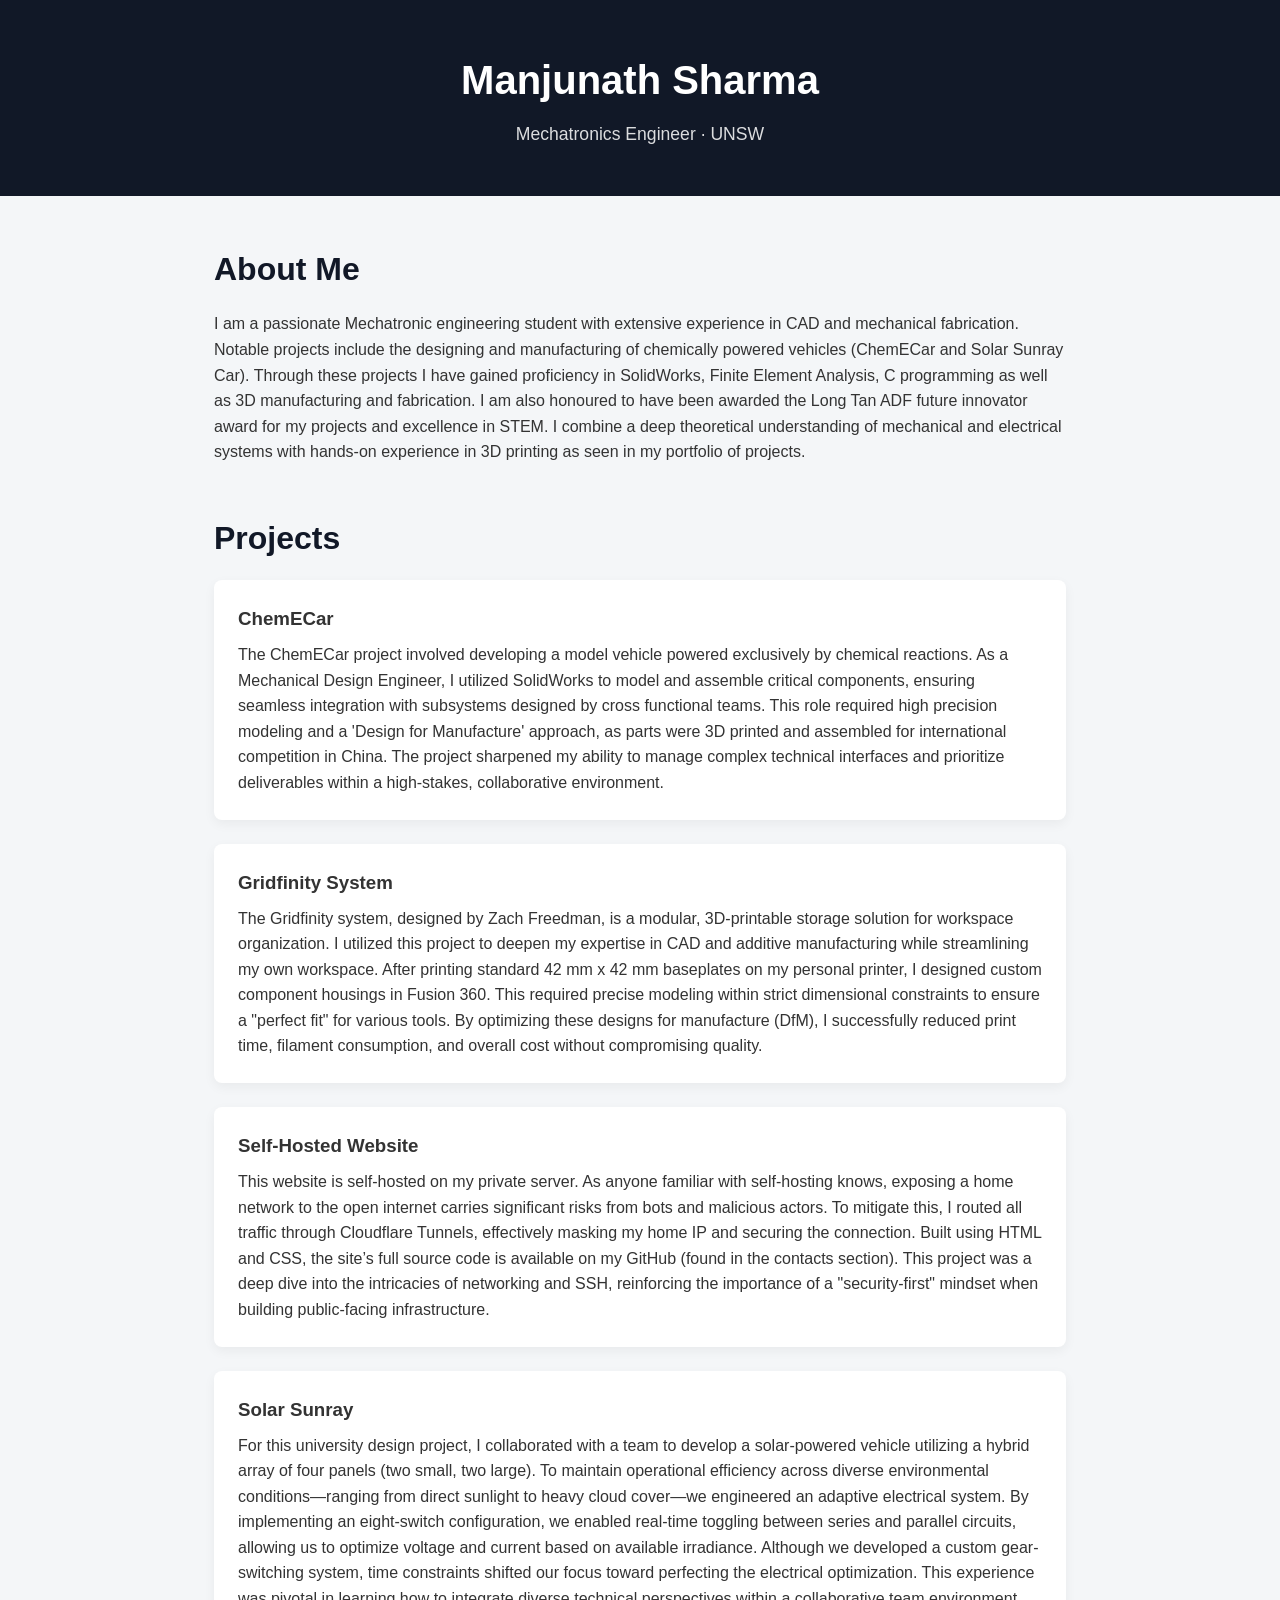
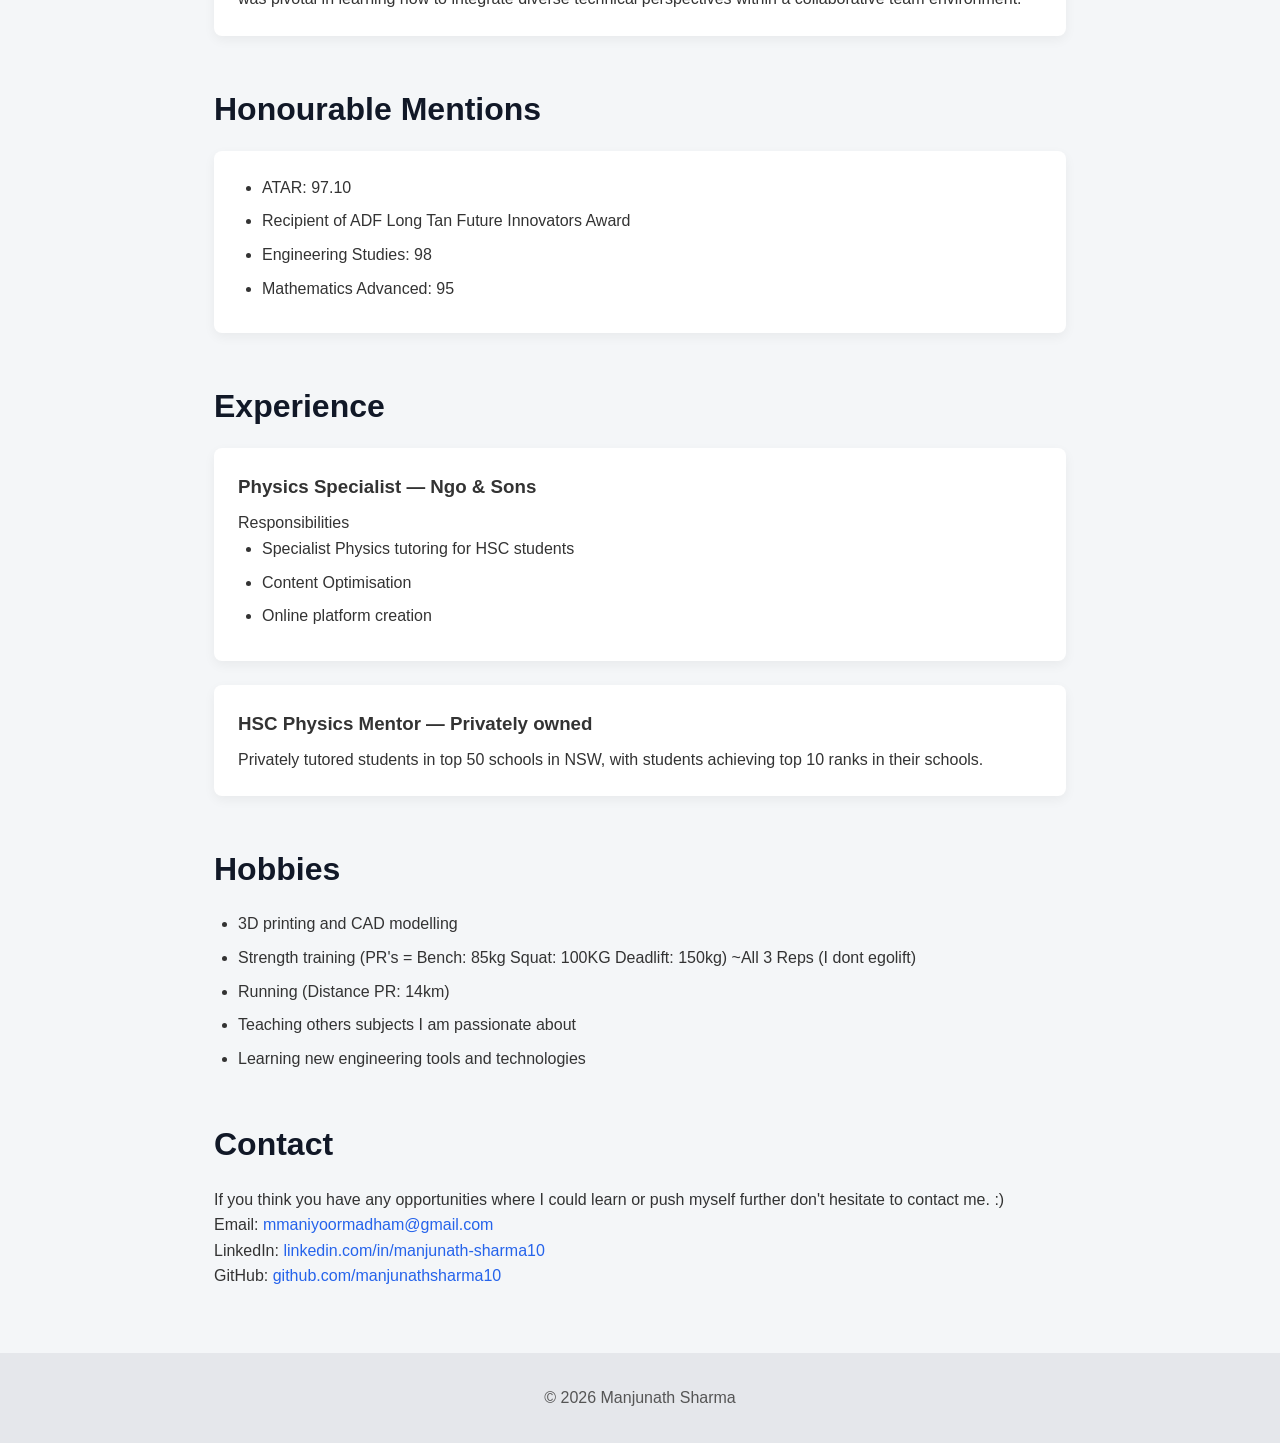
==== index.html @ 8c8b16da "changes to the flow of the text" ====
<!DOCTYPE html>
<html lang="en">
<head>
    <meta charset="UTF-8">
    <meta name="viewport" content="width=device-width, initial-scale=1.0">
    <title>Manjunath Sharma | Portfolio</title>
    <link rel="stylesheet" href="styles.css">
</head>
<body>

    <!-- Header -->
    <header class="site-header">
        <h1>Manjunath Sharma</h1>
        <p>Mechatronics Engineer · UNSW</p>
    </header>

    <!-- About Me -->
    <section id="about">
        <h2>About Me</h2>
        <p>
            I am a passionate Mechatronic engineering student with extensive experience in CAD and
            mechanical fabrication. Notable projects include the designing and manufacturing of chemically
            powered vehicles (ChemECar and Solar Sunray Car). Through these projects I have gained
            proficiency in SolidWorks, Finite Element Analysis, C programming as well as 3D manufacturing and
            fabrication. I am also honoured to have been awarded the Long Tan ADF future innovator award for
            my projects and excellence in STEM. I combine a deep theoretical understanding of mechanical and
            electrical systems with hands-on experience in 3D printing as seen in my portfolio of projects.
        </p>
    </section>

    <!-- Projects -->
    <section id="projects">
        <h2>Projects</h2>

        <div class="card">
            <h3>ChemECar</h3>
            <p>
                The ChemECar project involved developing a model vehicle powered exclusively by chemical reactions. As a Mechanical Design Engineer,
                I utilized SolidWorks to model and assemble critical components, ensuring seamless integration with subsystems designed by cross functional teams. 
                This role required high precision modeling and a 'Design for Manufacture' approach, as parts were 3D printed and assembled for international 
                competition in China. The project sharpened my ability to manage complex technical interfaces and prioritize deliverables within a high-stakes, 
                collaborative environment.
        </div>

        <div class="card">
            <h3>Gridfinity System</h3>
            <p>
                The Gridfinity system, designed by Zach Freedman, is a modular, 3D-printable storage solution for workspace organization. 
                I utilized this project to deepen my expertise in CAD and additive manufacturing while streamlining my own workspace.
                After printing standard 42 mm x 42 mm baseplates on my personal printer, I designed custom component housings in Fusion 360.
                This required precise modeling within strict dimensional constraints to ensure a "perfect fit" for various tools. 
                By optimizing these designs for manufacture (DfM), I successfully reduced print time, filament consumption, and overall cost without 
                compromising quality.
            </p>
        </div>

        <div class="card">
            <h3>Self-Hosted Website</h3>
            <p>
                This website is self-hosted on my private server. As anyone familiar with self-hosting knows, exposing a home network to the open internet
                carries significant risks from bots and malicious actors. To mitigate this, I routed all traffic through Cloudflare Tunnels,
                effectively masking my home IP and securing the connection. Built using HTML and CSS, the site’s full source code is available on my GitHub 
                (found in the contacts section). This project was a deep dive into the intricacies of networking and SSH, reinforcing the importance of 
                a "security-first" mindset when building public-facing infrastructure.
            </p>
        
        </div>

        <div class="card">
            <h3>Solar Sunray</h3>
            <p>
                For this university design project, I collaborated with a team to develop a solar-powered vehicle utilizing a hybrid array of four panels 
                (two small, two large). To maintain operational efficiency across diverse environmental conditions—ranging from direct sunlight to heavy cloud 
                cover—we engineered an adaptive electrical system. By implementing an eight-switch configuration, we enabled real-time toggling between series and 
                parallel circuits, allowing us to optimize voltage and current based on available irradiance. Although we developed a custom gear-switching system, 
                time constraints shifted our focus toward perfecting the electrical optimization. This experience was pivotal in learning how to integrate diverse 
                technical perspectives within a collaborative team environment.
        
        </div>
    </section>


    <!-- Honourable Mentions-->
     <section id="Honourable Mentions">
            <h2>Honourable Mentions</h2>
            <div class ="card">
                <ul>
                    <li>ATAR: 97.10</li>
                    <li> Recipient of ADF Long Tan Future Innovators Award</li>
                    <li>Engineering Studies: 98</li>
                    <li> Mathematics Advanced: 95</li>


                </ul>

            </div>
    
    
    </section>




    <!-- Experience -->
    <section id="experience">
        <h2>Experience</h2>

        <div class="card">
            <h3>Physics Specialist — Ngo & Sons</h3>
            <p>
                Responsibilities
                <ul>
                    <li>
                        Specialist Physics tutoring for HSC students
                    </li>
                    <li>
                        Content Optimisation
                    </li>
                    <li>
                        Online platform creation
                    </li>


                </ul>
            </p>
        </div>

        <div class="card">
            <h3>HSC Physics Mentor — Privately owned</h3>
            <p>
                Privately tutored students in top 50 schools in NSW, with students achieving top 10 ranks in their schools. 
            </p>
        </div>
    </section>

    <!-- Hobbies -->
    <section id="hobbies">
        <h2>Hobbies</h2>
        <ul>
            <li>3D printing and CAD modelling</li>
            <li>Strength training (PR's = Bench: 85kg Squat: 100KG Deadlift: 150kg) ~All 3 Reps (I dont egolift)</li>
            <li> Running (Distance PR: 14km)</li>
            <li>Teaching others subjects I am passionate about</li>
            <li>Learning new engineering tools and technologies</li>
        </ul>
    </section>

    <!-- Contact -->
    <section id="contact">
        <h2>Contact</h2>
        <p>If you think you have any opportunities where I could learn or push myself further don't hesitate to 
            contact me. :) 
        </p>
        <p>Email: <a href="mailto:mmaniyoormadham@gmail.com">mmaniyoormadham@gmail.com</a></p>
        <p>LinkedIn: <a href="https://linkedin.com/in/manjunath-sharma10" target="_blank" rel="noopener noreferrer">linkedin.com/in/manjunath-sharma10</a></p>
        <p>GitHub: <a href="https://github.com/manjunathsharma10" target="_blank" rel="noopener noreferrer">github.com/manjunathsharma10</a></p>
    </section>

    <!-- Footer -->
    <footer class="site-footer">
        <p>© 2026 Manjunath Sharma</p>
    </footer>

</body>
</html>
---- styles.css ----
/* Reset */
* {
    margin: 0;
    padding: 0;
    box-sizing: border-box;
    font-family: Arial, Helvetica, sans-serif;
}

/* Layout */
body {
    background-color: #f4f6f8;
    color: #333;
    line-height: 1.6;
}

.site-header {
    background: #111827;
    color: #ffffff;
    padding: 3rem 1rem;
    text-align: center;
}

.site-header h1 {
    font-size: 2.5rem;
}

.site-header p {
    margin-top: 0.5rem;
    font-size: 1.1rem;
    opacity: 0.85;
}

section {
    max-width: 900px;
    margin: 3rem auto;
    padding: 0 1.5rem;
}

h2 {
    font-size: 2rem;
    margin-bottom: 1rem;
    color: #111827;
}

/* Cards */
.card {
    background: #ffffff;
    padding: 1.5rem;
    margin-bottom: 1.5rem;
    border-radius: 8px;
    box-shadow: 0 4px 12px rgba(0, 0, 0, 0.05);
}

.card h3 {
    margin-bottom: 0.5rem;
}

/* Lists */
ul {
    list-style-type: disc;
    padding-left: 1.5rem;
}

li {
    margin-bottom: 0.5rem;
}

/* Links */
a {
    color: #2563eb;
    text-decoration: none;
}

a:hover {
    text-decoration: underline;
}

/* Footer */
.site-footer {
    text-align: center;
    padding: 2rem;
    background: #e5e7eb;
    color: #555;
    margin-top: 4rem;
}
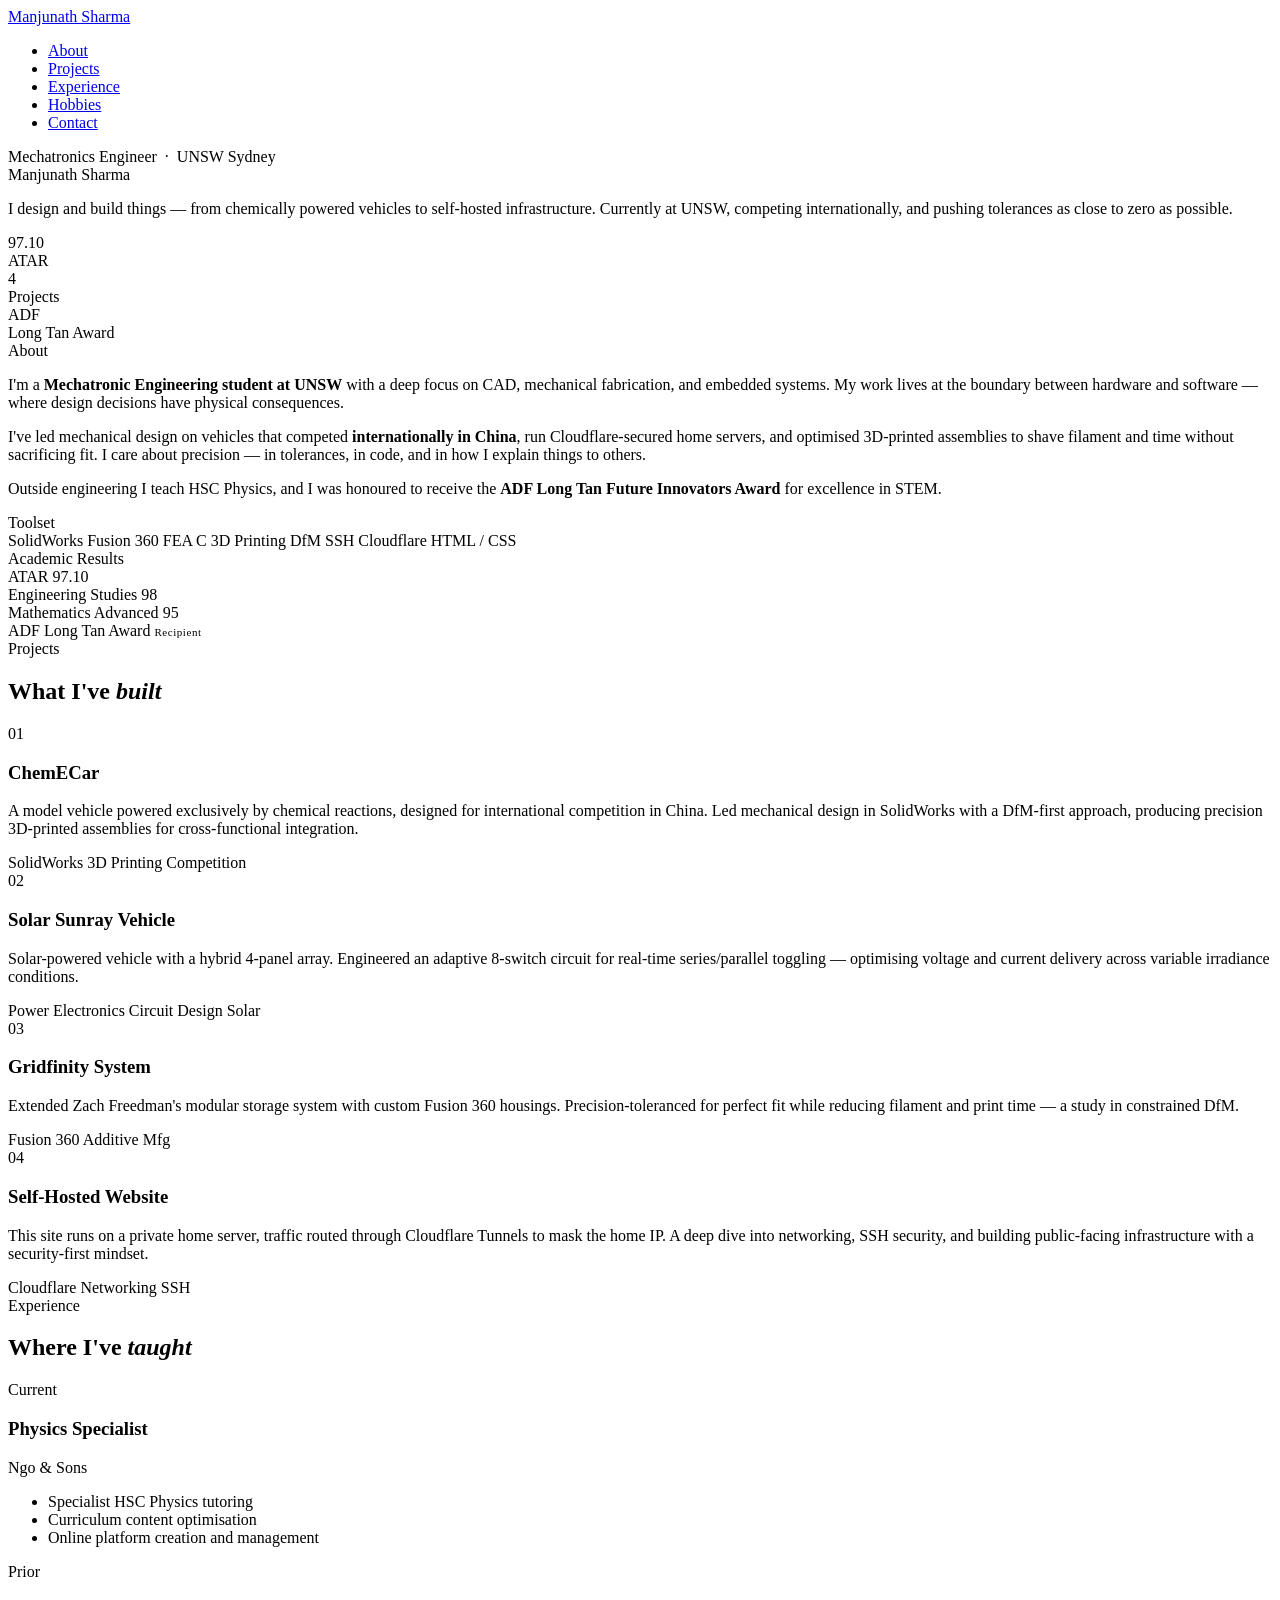
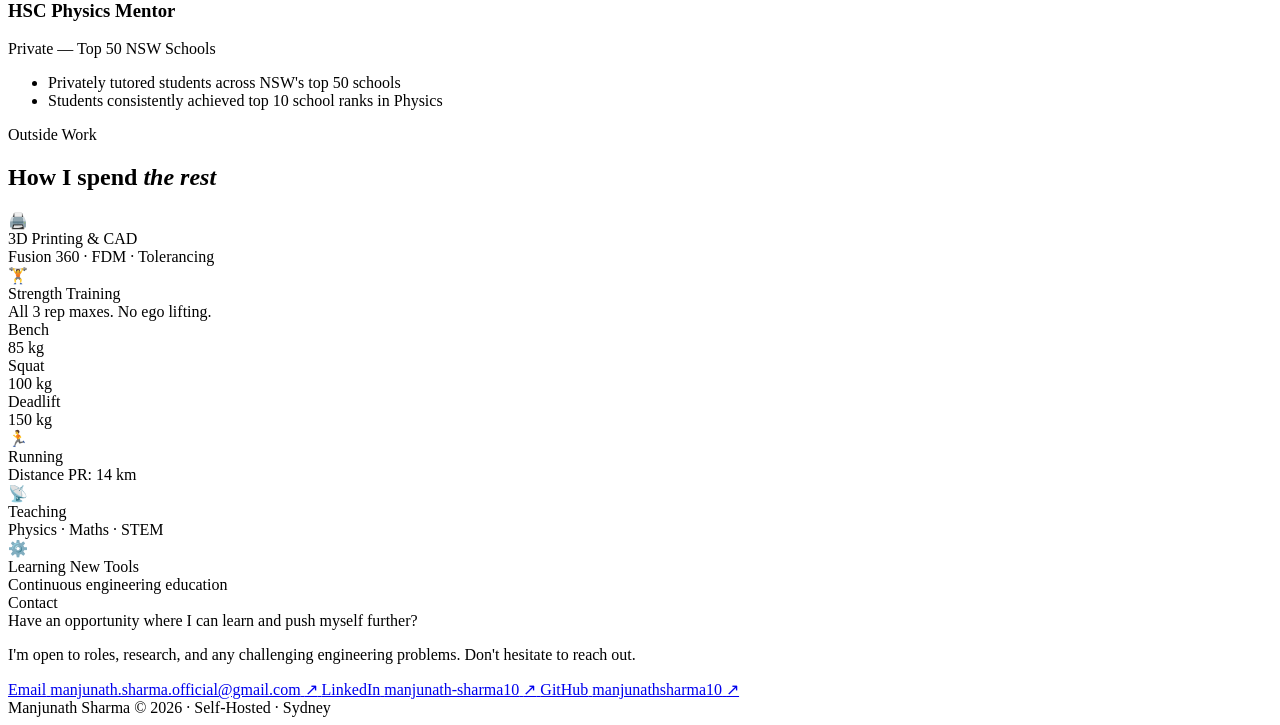
==== commit 804d5bda: "website overhaul" ====
--- a/index.html
+++ b/index.html
@@ -1,165 +1,320 @@
 <!DOCTYPE html>
 <html lang="en">
 <head>
-    <meta charset="UTF-8">
-    <meta name="viewport" content="width=device-width, initial-scale=1.0">
-    <title>Manjunath Sharma | Portfolio</title>
-    <link rel="stylesheet" href="styles.css">
+  <meta charset="UTF-8" />
+  <meta name="viewport" content="width=device-width, initial-scale=1.0"/>
+  <title>Manjunath Sharma</title>
+  <link href="https://fonts.googleapis.com/css2?family=DM+Sans:ital,wght@0,300;0,400;0,500;0,600;1,300&family=DM+Mono:wght@300;400;500&display=swap" rel="stylesheet"/>
+  <link rel="stylesheet" href="style.css"/>
 </head>
 <body>
 
-    <!-- Header -->
-    <header class="site-header">
-        <h1>Manjunath Sharma</h1>
-        <p>Mechatronics Engineer · UNSW</p>
-    </header>
-
-    <!-- About Me -->
-    <section id="about">
-        <h2>About Me</h2>
-        <p>
-            I am a passionate Mechatronic engineering student with extensive experience in CAD and
-            mechanical fabrication. Notable projects include the designing and manufacturing of chemically
-            powered vehicles (ChemECar and Solar Sunray Car). Through these projects I have gained
-            proficiency in SolidWorks, Finite Element Analysis, C programming as well as 3D manufacturing and
-            fabrication. I am also honoured to have been awarded the Long Tan ADF future innovator award for
-            my projects and excellence in STEM. I combine a deep theoretical understanding of mechanical and
-            electrical systems with hands-on experience in 3D printing as seen in my portfolio of projects.
+  <!-- NAV -->
+  <nav>
+    <div class="inner">
+      <a href="#hero" class="nav-wordmark">Manjunath Sharma</a>
+      <ul class="nav-links">
+        <li><a href="#about">About</a></li>
+        <li><a href="#projects">Projects</a></li>
+        <li><a href="#experience">Experience</a></li>
+        <li><a href="#hobbies">Hobbies</a></li>
+        <li><a href="#contact">Contact</a></li>
+      </ul>
+    </div>
+  </nav>
+
+  <!-- HERO -->
+  <section id="hero">
+    <div class="wrap">
+      <div class="hero-eyebrow">
+        <span class="status-dot"></span>
+        Mechatronics Engineer &nbsp;·&nbsp; UNSW Sydney
+      </div>
+      <div class="hero-name">
+        Manjunath
+        <span>Sharma</span>
+      </div>
+      <div class="hero-bottom">
+        <p class="hero-desc">
+          I design and build things — from chemically powered vehicles to
+          self-hosted infrastructure. Currently at UNSW, competing internationally,
+          and pushing tolerances as close to zero as possible.
         </p>
-    </section>
-
-    <!-- Projects -->
-    <section id="projects">
-        <h2>Projects</h2>
-
-        <div class="card">
+        <div class="hero-meta">
+          <div class="meta-item">
+            <div class="meta-val">97.10</div>
+            <div class="meta-label">ATAR</div>
+          </div>
+          <div class="meta-item">
+            <div class="meta-val">4</div>
+            <div class="meta-label">Projects</div>
+          </div>
+          <div class="meta-item">
+            <div class="meta-val">ADF</div>
+            <div class="meta-label">Long Tan Award</div>
+          </div>
+        </div>
+      </div>
+    </div>
+  </section>
+
+  <!-- ABOUT -->
+  <section id="about">
+    <div class="wrap">
+      <div class="section-label">About</div>
+      <div class="about-layout">
+        <div class="about-text">
+          <p>
+            I'm a <strong>Mechatronic Engineering student at UNSW</strong> with a deep focus on
+            CAD, mechanical fabrication, and embedded systems. My work lives at the boundary
+            between hardware and software — where design decisions have physical consequences.
+          </p>
+          <p>
+            I've led mechanical design on vehicles that competed <strong>internationally in China</strong>,
+            run Cloudflare-secured home servers, and optimised 3D-printed assemblies to shave
+            filament and time without sacrificing fit. I care about precision — in tolerances,
+            in code, and in how I explain things to others.
+          </p>
+          <p>
+            Outside engineering I teach HSC Physics, and I was honoured to receive the
+            <strong>ADF Long Tan Future Innovators Award</strong> for excellence in STEM.
+          </p>
+        </div>
+        <div class="about-aside">
+          <div class="aside-block">
+            <div class="aside-block-label">Toolset</div>
+            <div class="skill-list">
+              <span class="skill">SolidWorks</span>
+              <span class="skill">Fusion 360</span>
+              <span class="skill">FEA</span>
+              <span class="skill">C</span>
+              <span class="skill">3D Printing</span>
+              <span class="skill">DfM</span>
+              <span class="skill">SSH</span>
+              <span class="skill">Cloudflare</span>
+              <span class="skill">HTML / CSS</span>
+            </div>
+          </div>
+          <div class="aside-block">
+            <div class="aside-block-label">Academic Results</div>
+            <div class="award-row">
+              <div class="award-entry">
+                <span class="award-name">ATAR</span>
+                <span class="award-score">97.10</span>
+              </div>
+              <div class="award-entry">
+                <span class="award-name">Engineering Studies</span>
+                <span class="award-score">98</span>
+              </div>
+              <div class="award-entry">
+                <span class="award-name">Mathematics Advanced</span>
+                <span class="award-score">95</span>
+              </div>
+              <div class="award-entry">
+                <span class="award-name">ADF Long Tan Award</span>
+                <span class="award-score" style="font-size:11px;letter-spacing:0.05em">Recipient</span>
+              </div>
+            </div>
+          </div>
+        </div>
+      </div>
+    </div>
+  </section>
+
+  <!-- PROJECTS -->
+  <section id="projects">
+    <div class="wrap">
+      <div class="section-label">Projects</div>
+      <h2>What I've <em>built</em></h2>
+      <div class="projects-list">
+
+        <div class="project-row">
+          <div class="project-index">01</div>
+          <div class="project-body">
             <h3>ChemECar</h3>
-            <p>
-                The ChemECar project involved developing a model vehicle powered exclusively by chemical reactions. As a Mechanical Design Engineer,
-                I utilized SolidWorks to model and assemble critical components, ensuring seamless integration with subsystems designed by cross functional teams. 
-                This role required high precision modeling and a 'Design for Manufacture' approach, as parts were 3D printed and assembled for international 
-                competition in China. The project sharpened my ability to manage complex technical interfaces and prioritize deliverables within a high-stakes, 
-                collaborative environment.
-        </div>
-
-        <div class="card">
+            <p>A model vehicle powered exclusively by chemical reactions, designed for international competition in China. Led mechanical design in SolidWorks with a DfM-first approach, producing precision 3D-printed assemblies for cross-functional integration.</p>
+          </div>
+          <div class="project-tags-col">
+            <span class="ptag">SolidWorks</span>
+            <span class="ptag">3D Printing</span>
+            <span class="ptag">Competition</span>
+          </div>
+        </div>
+
+        <div class="project-row">
+          <div class="project-index">02</div>
+          <div class="project-body">
+            <h3>Solar Sunray Vehicle</h3>
+            <p>Solar-powered vehicle with a hybrid 4-panel array. Engineered an adaptive 8-switch circuit for real-time series/parallel toggling — optimising voltage and current delivery across variable irradiance conditions.</p>
+          </div>
+          <div class="project-tags-col">
+            <span class="ptag">Power Electronics</span>
+            <span class="ptag">Circuit Design</span>
+            <span class="ptag">Solar</span>
+          </div>
+        </div>
+
+        <div class="project-row">
+          <div class="project-index">03</div>
+          <div class="project-body">
             <h3>Gridfinity System</h3>
-            <p>
-                The Gridfinity system, designed by Zach Freedman, is a modular, 3D-printable storage solution for workspace organization. 
-                I utilized this project to deepen my expertise in CAD and additive manufacturing while streamlining my own workspace.
-                After printing standard 42 mm x 42 mm baseplates on my personal printer, I designed custom component housings in Fusion 360.
-                This required precise modeling within strict dimensional constraints to ensure a "perfect fit" for various tools. 
-                By optimizing these designs for manufacture (DfM), I successfully reduced print time, filament consumption, and overall cost without 
-                compromising quality.
-            </p>
-        </div>
-
-        <div class="card">
+            <p>Extended Zach Freedman's modular storage system with custom Fusion 360 housings. Precision-toleranced for perfect fit while reducing filament and print time — a study in constrained DfM.</p>
+          </div>
+          <div class="project-tags-col">
+            <span class="ptag">Fusion 360</span>
+            <span class="ptag">Additive Mfg</span>
+          </div>
+        </div>
+
+        <div class="project-row">
+          <div class="project-index">04</div>
+          <div class="project-body">
             <h3>Self-Hosted Website</h3>
-            <p>
-                This website is self-hosted on my private server. As anyone familiar with self-hosting knows, exposing a home network to the open internet
-                carries significant risks from bots and malicious actors. To mitigate this, I routed all traffic through Cloudflare Tunnels,
-                effectively masking my home IP and securing the connection. Built using HTML and CSS, the site’s full source code is available on my GitHub 
-                (found in the contacts section). This project was a deep dive into the intricacies of networking and SSH, reinforcing the importance of 
-                a "security-first" mindset when building public-facing infrastructure.
-            </p>
-        
-        </div>
-
-        <div class="card">
-            <h3>Solar Sunray</h3>
-            <p>
-                For this university design project, I collaborated with a team to develop a solar-powered vehicle utilizing a hybrid array of four panels 
-                (two small, two large). To maintain operational efficiency across diverse environmental conditions—ranging from direct sunlight to heavy cloud 
-                cover—we engineered an adaptive electrical system. By implementing an eight-switch configuration, we enabled real-time toggling between series and 
-                parallel circuits, allowing us to optimize voltage and current based on available irradiance. Although we developed a custom gear-switching system, 
-                time constraints shifted our focus toward perfecting the electrical optimization. This experience was pivotal in learning how to integrate diverse 
-                technical perspectives within a collaborative team environment.
-        
-        </div>
-    </section>
-
-
-    <!-- Honourable Mentions-->
-     <section id="Honourable Mentions">
-            <h2>Honourable Mentions</h2>
-            <div class ="card">
-                <ul>
-                    <li>ATAR: 97.10</li>
-                    <li> Recipient of ADF Long Tan Future Innovators Award</li>
-                    <li>Engineering Studies: 98</li>
-                    <li> Mathematics Advanced: 95</li>
-
-
-                </ul>
-
-            </div>
-    
-    
-    </section>
-
-
-
-
-    <!-- Experience -->
-    <section id="experience">
-        <h2>Experience</h2>
-
-        <div class="card">
-            <h3>Physics Specialist — Ngo & Sons</h3>
-            <p>
-                Responsibilities
-                <ul>
-                    <li>
-                        Specialist Physics tutoring for HSC students
-                    </li>
-                    <li>
-                        Content Optimisation
-                    </li>
-                    <li>
-                        Online platform creation
-                    </li>
-
-
-                </ul>
-            </p>
-        </div>
-
-        <div class="card">
-            <h3>HSC Physics Mentor — Privately owned</h3>
-            <p>
-                Privately tutored students in top 50 schools in NSW, with students achieving top 10 ranks in their schools. 
-            </p>
-        </div>
-    </section>
-
-    <!-- Hobbies -->
-    <section id="hobbies">
-        <h2>Hobbies</h2>
-        <ul>
-            <li>3D printing and CAD modelling</li>
-            <li>Strength training (PR's = Bench: 85kg Squat: 100KG Deadlift: 150kg) ~All 3 Reps (I dont egolift)</li>
-            <li> Running (Distance PR: 14km)</li>
-            <li>Teaching others subjects I am passionate about</li>
-            <li>Learning new engineering tools and technologies</li>
-        </ul>
-    </section>
-
-    <!-- Contact -->
-    <section id="contact">
-        <h2>Contact</h2>
-        <p>If you think you have any opportunities where I could learn or push myself further don't hesitate to 
-            contact me. :) 
-        </p>
-        <p>Email: <a href="mailto:mmaniyoormadham@gmail.com">mmaniyoormadham@gmail.com</a></p>
-        <p>LinkedIn: <a href="https://linkedin.com/in/manjunath-sharma10" target="_blank" rel="noopener noreferrer">linkedin.com/in/manjunath-sharma10</a></p>
-        <p>GitHub: <a href="https://github.com/manjunathsharma10" target="_blank" rel="noopener noreferrer">github.com/manjunathsharma10</a></p>
-    </section>
-
-    <!-- Footer -->
-    <footer class="site-footer">
-        <p>© 2026 Manjunath Sharma</p>
-    </footer>
+            <p>This site runs on a private home server, traffic routed through Cloudflare Tunnels to mask the home IP. A deep dive into networking, SSH security, and building public-facing infrastructure with a security-first mindset.</p>
+          </div>
+          <div class="project-tags-col">
+            <span class="ptag">Cloudflare</span>
+            <span class="ptag">Networking</span>
+            <span class="ptag">SSH</span>
+          </div>
+        </div>
+
+      </div>
+    </div>
+  </section>
+
+  <!-- EXPERIENCE -->
+  <section id="experience">
+    <div class="wrap">
+      <div class="section-label">Experience</div>
+      <h2>Where I've <em>taught</em></h2>
+      <div class="exp-grid">
+
+        <div class="exp-card">
+          <div class="exp-period">Current</div>
+          <h3>Physics Specialist</h3>
+          <div class="exp-org">Ngo &amp; Sons</div>
+          <ul class="exp-points">
+            <li>Specialist HSC Physics tutoring</li>
+            <li>Curriculum content optimisation</li>
+            <li>Online platform creation and management</li>
+          </ul>
+        </div>
+
+        <div class="exp-card">
+          <div class="exp-period">Prior</div>
+          <h3>HSC Physics Mentor</h3>
+          <div class="exp-org">Private — Top 50 NSW Schools</div>
+          <ul class="exp-points">
+            <li>Privately tutored students across NSW's top 50 schools</li>
+            <li>Students consistently achieved top 10 school ranks in Physics</li>
+          </ul>
+        </div>
+
+      </div>
+    </div>
+  </section>
+
+  <!-- HOBBIES -->
+  <section id="hobbies">
+    <div class="wrap">
+      <div class="section-label">Outside Work</div>
+      <h2>How I spend <em>the rest</em></h2>
+      <div class="hobbies-layout">
+
+        <div class="hobby-tile">
+          <span class="hobby-tile-icon">🖨️</span>
+          <div class="hobby-tile-name">3D Printing &amp; CAD</div>
+          <div class="hobby-tile-detail">Fusion 360 · FDM · Tolerancing</div>
+        </div>
+
+        <div class="hobby-tile">
+          <span class="hobby-tile-icon">🏋️</span>
+          <div class="hobby-tile-name">Strength Training</div>
+          <div class="hobby-tile-detail">All 3 rep maxes. No ego lifting.</div>
+          <div class="lifts">
+            <div class="lift-row">
+              <span class="lift-name">Bench</span>
+              <div class="lift-track"><div class="lift-fill" style="width:57%"></div></div>
+              <span class="lift-val">85 kg</span>
+            </div>
+            <div class="lift-row">
+              <span class="lift-name">Squat</span>
+              <div class="lift-track"><div class="lift-fill" style="width:67%"></div></div>
+              <span class="lift-val">100 kg</span>
+            </div>
+            <div class="lift-row">
+              <span class="lift-name">Deadlift</span>
+              <div class="lift-track"><div class="lift-fill" style="width:100%"></div></div>
+              <span class="lift-val">150 kg</span>
+            </div>
+          </div>
+        </div>
+
+        <div class="hobby-tile">
+          <span class="hobby-tile-icon">🏃</span>
+          <div class="hobby-tile-name">Running</div>
+          <div class="hobby-tile-detail">Distance PR: 14 km</div>
+        </div>
+
+        <div class="hobby-tile">
+          <span class="hobby-tile-icon">📡</span>
+          <div class="hobby-tile-name">Teaching</div>
+          <div class="hobby-tile-detail">Physics · Maths · STEM</div>
+        </div>
+
+        <div class="hobby-tile">
+          <span class="hobby-tile-icon">⚙️</span>
+          <div class="hobby-tile-name">Learning New Tools</div>
+          <div class="hobby-tile-detail">Continuous engineering education</div>
+        </div>
+
+      </div>
+    </div>
+  </section>
+
+  <!-- CONTACT -->
+  <section id="contact">
+    <div class="wrap">
+      <div class="section-label">Contact</div>
+      <div class="contact-layout">
+        <div>
+          <div class="contact-headline">
+            Have an opportunity where I can learn and push myself further?
+          </div>
+          <p class="contact-sub">
+            I'm open to roles, research, and any challenging engineering problems.
+            Don't hesitate to reach out.
+          </p>
+        </div>
+        <div class="contact-links-col">
+          <a href="mailto:manjunath.sharma.official@gmail.com" class="contact-link">
+            <span class="cl-label">Email</span>
+            <span class="cl-value">manjunath.sharma.official@gmail.com</span>
+            <span class="cl-arrow">↗</span>
+          </a>
+          <a href="https://linkedin.com/in/manjunath-sharma10" target="_blank" class="contact-link">
+            <span class="cl-label">LinkedIn</span>
+            <span class="cl-value">manjunath-sharma10</span>
+            <span class="cl-arrow">↗</span>
+          </a>
+          <a href="https://github.com/manjunathsharma10" target="_blank" class="contact-link">
+            <span class="cl-label">GitHub</span>
+            <span class="cl-value">manjunathsharma10</span>
+            <span class="cl-arrow">↗</span>
+          </a>
+        </div>
+      </div>
+    </div>
+  </section>
+
+  <!-- FOOTER -->
+  <footer>
+    <div class="inner">
+      <span class="footer-name">Manjunath Sharma</span>
+      <span class="footer-copy">© 2026 · Self-Hosted · Sydney</span>
+    </div>
+  </footer>
 
 </body>
-</html>
+</html>
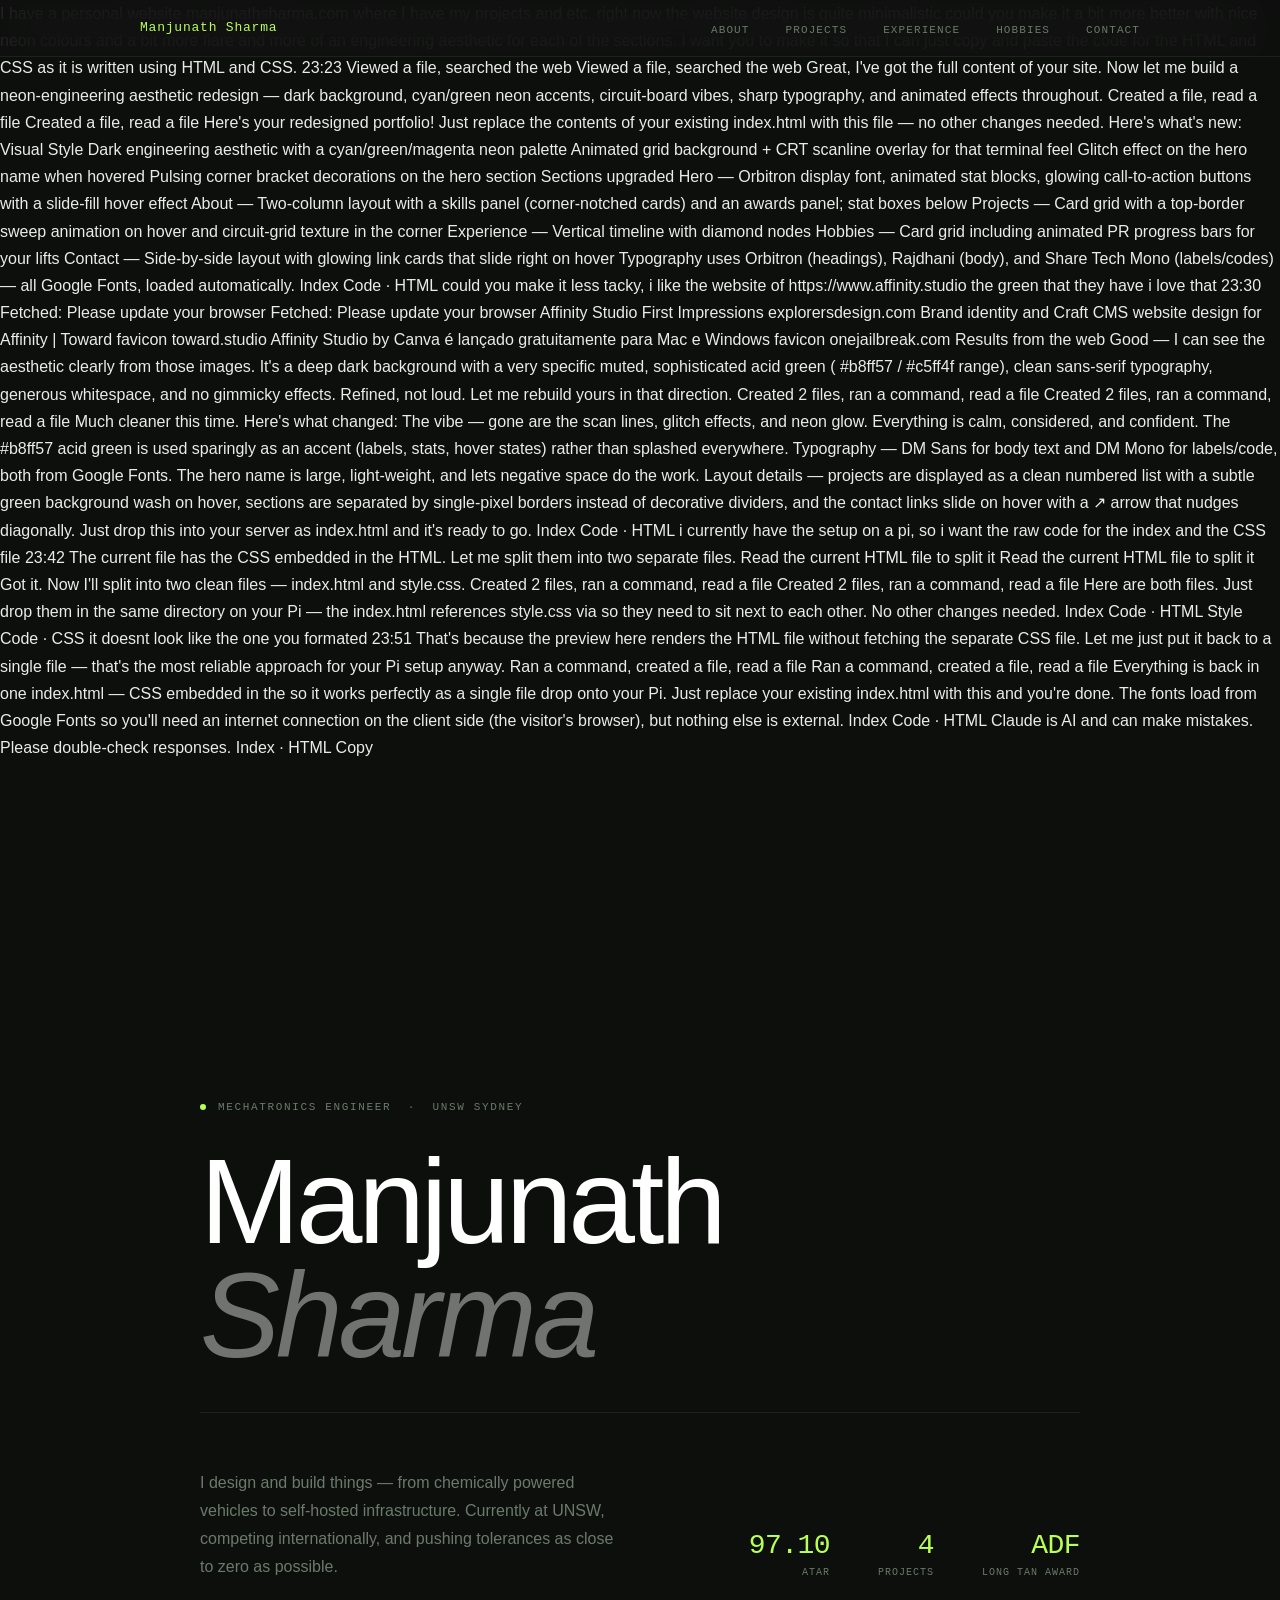
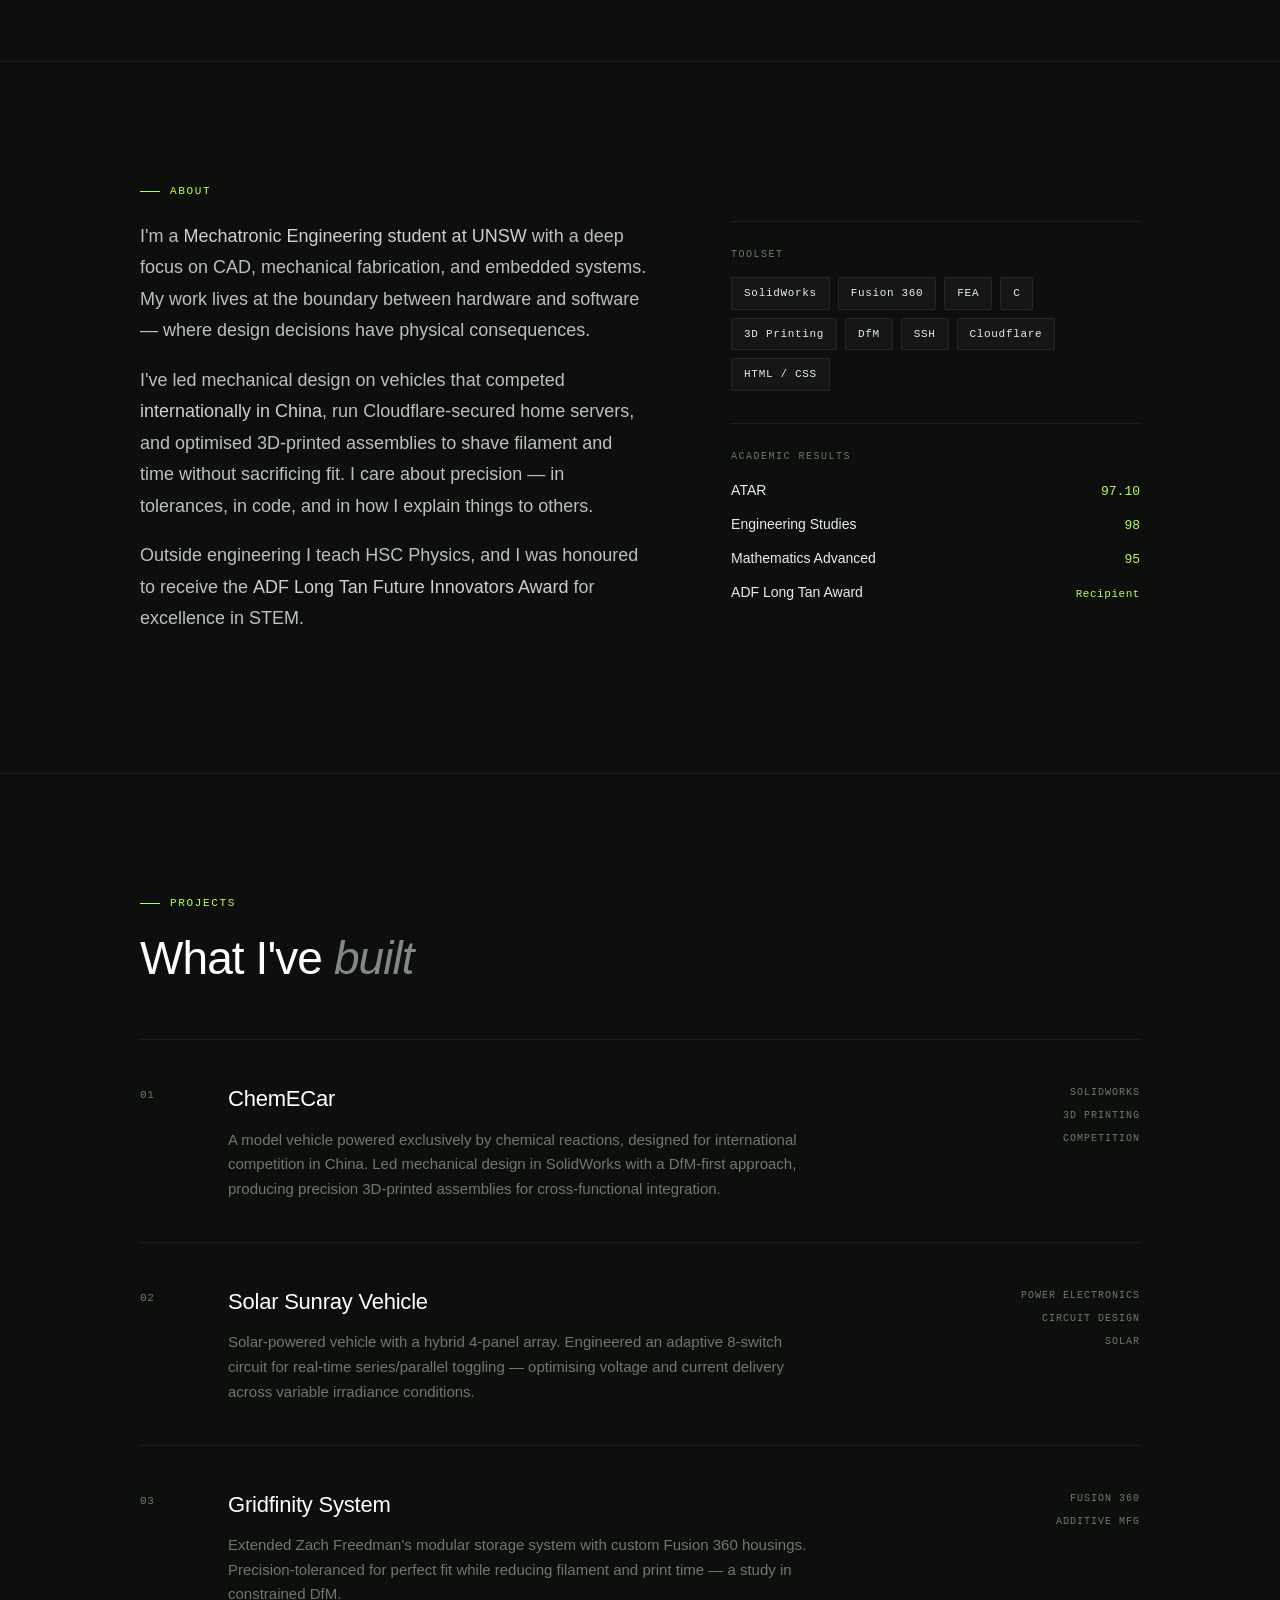
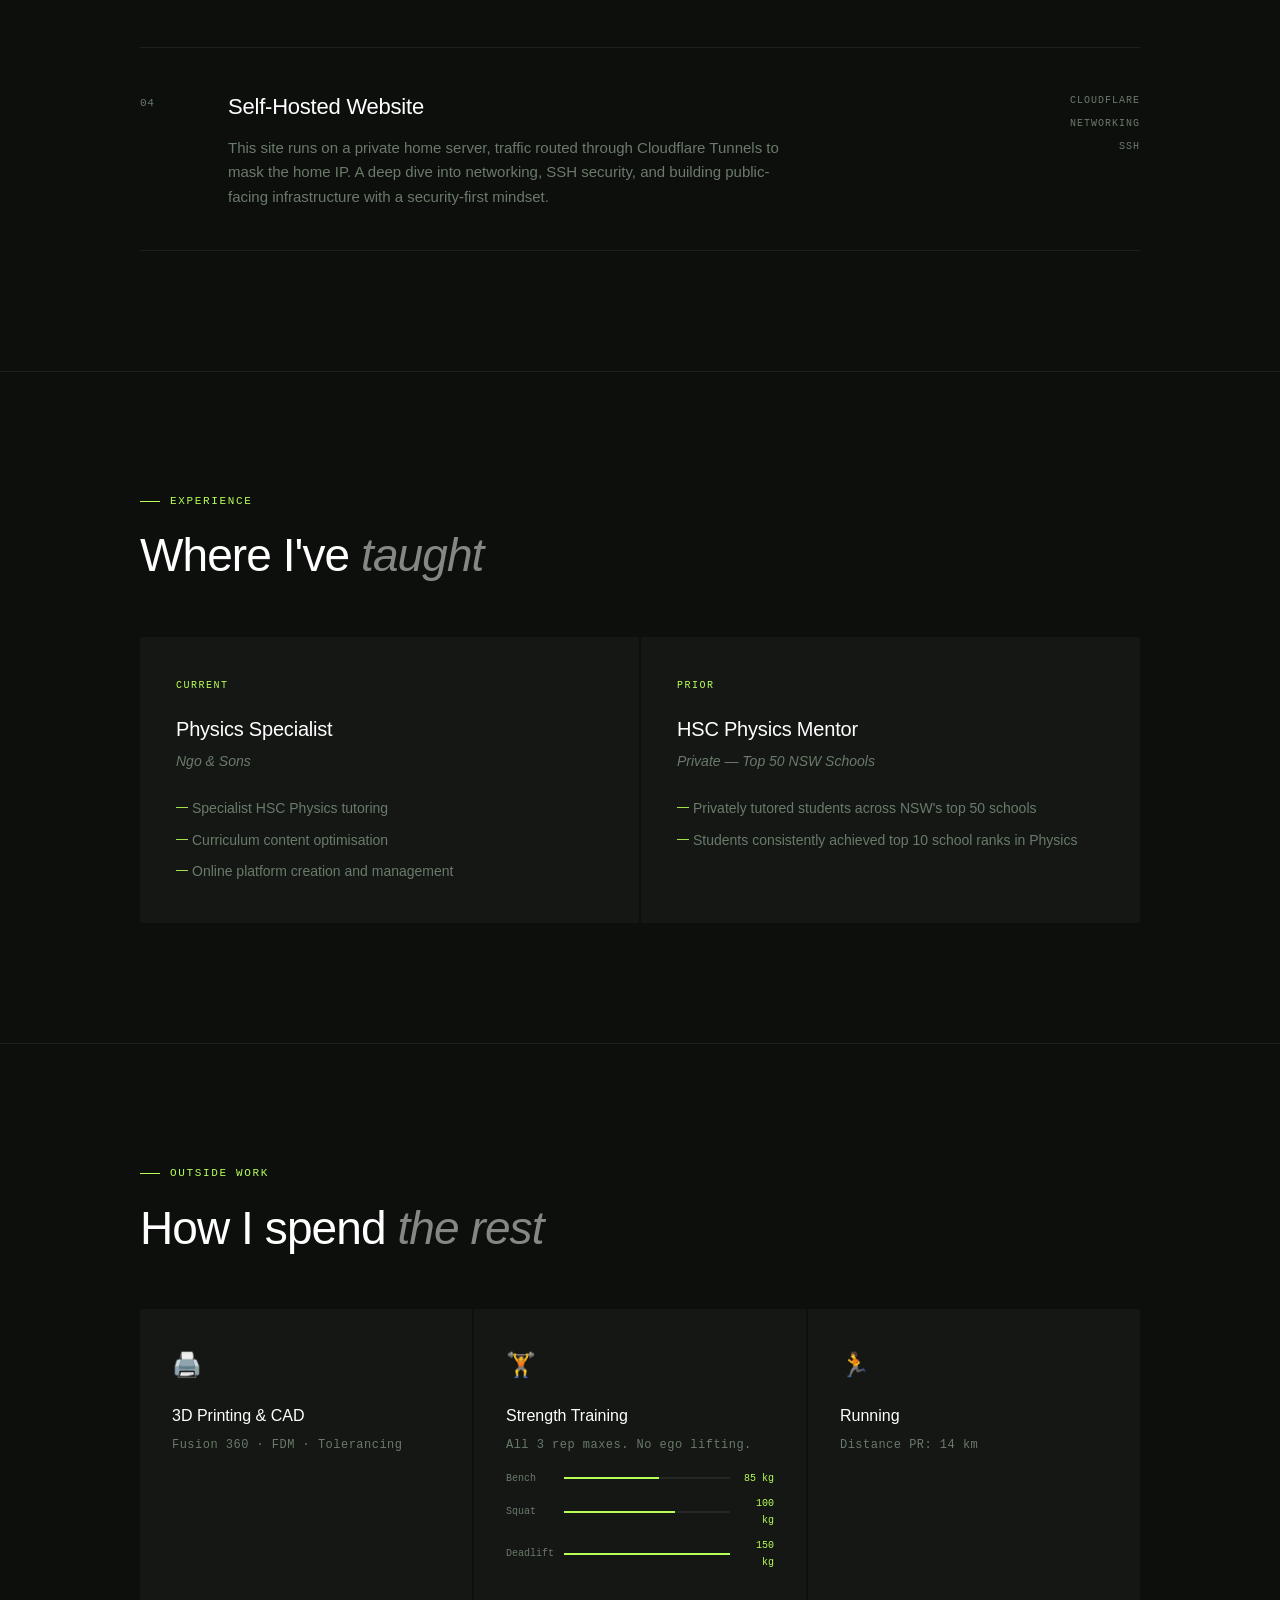
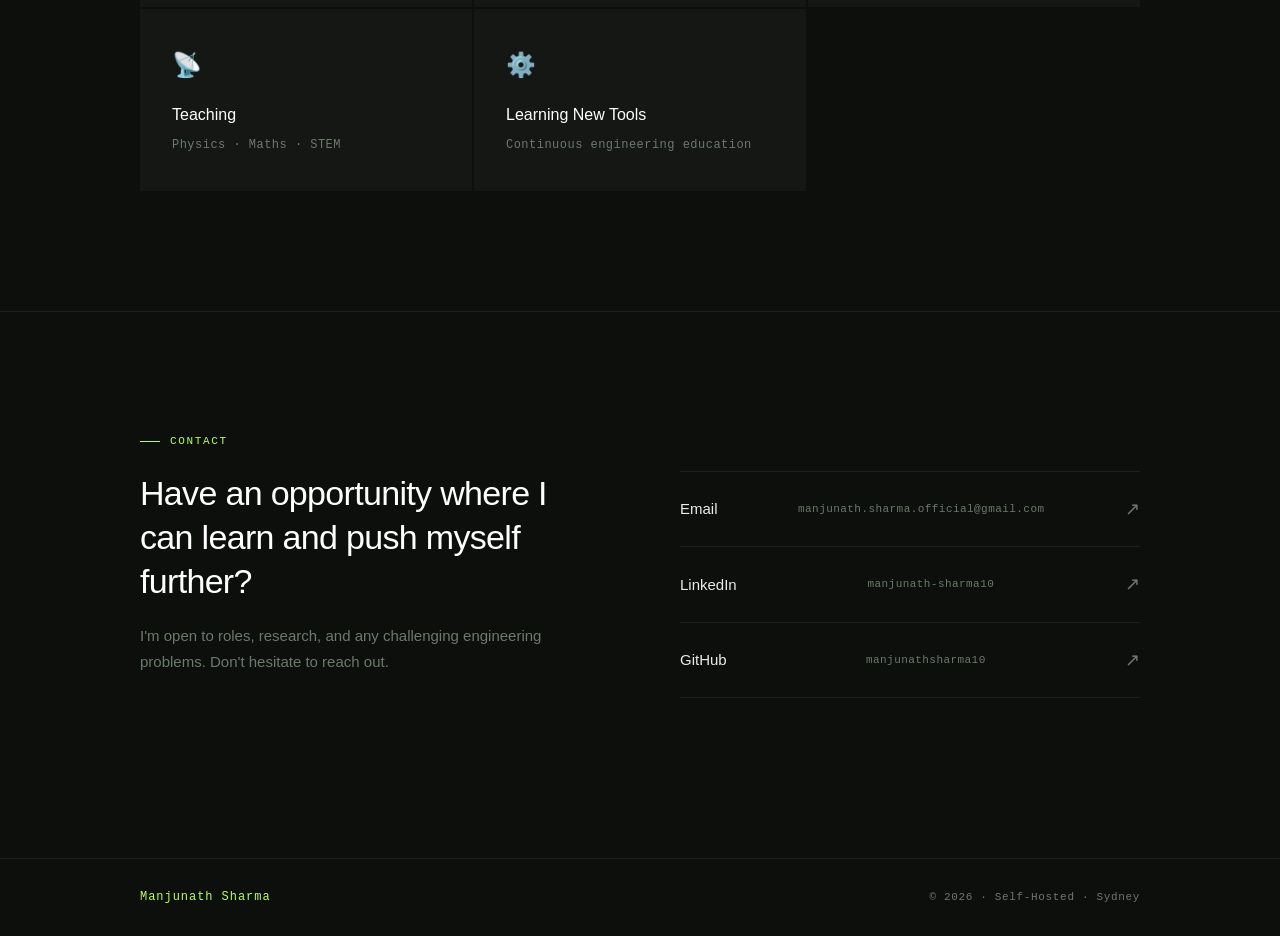
==== commit 36de1819: "fixed bugs" ====
--- a/index.html
+++ b/index.html
@@ -1,3 +1,111 @@
+
+I have a personal website manjunathsharma.com where I have my projects and etc. right now the website design is quite minimalistic could you make it a bit more better with nice neon colours and a bit more flare and more of an engineering aesthetic for each of the sections. I want you to make it so that I can just copy and paste the code for the HTML and CSS as it is written using HTML and CSS.
+
+23:23
+
+Viewed a file, searched the web
+Viewed a file, searched the web
+Great, I've got the full content of your site. Now let me build a neon-engineering aesthetic redesign — dark background, cyan/green neon accents, circuit-board vibes, sharp typography, and animated effects throughout.
+
+
+Created a file, read a file
+Created a file, read a file
+Here's your redesigned portfolio! Just replace the contents of your existing index.html with this file — no other changes needed.
+
+Here's what's new:
+
+Visual Style
+
+Dark engineering aesthetic with a cyan/green/magenta neon palette
+Animated grid background + CRT scanline overlay for that terminal feel
+Glitch effect on the hero name when hovered
+Pulsing corner bracket decorations on the hero section
+Sections upgraded
+
+Hero — Orbitron display font, animated stat blocks, glowing call-to-action buttons with a slide-fill hover effect
+About — Two-column layout with a skills panel (corner-notched cards) and an awards panel; stat boxes below
+Projects — Card grid with a top-border sweep animation on hover and circuit-grid texture in the corner
+Experience — Vertical timeline with diamond nodes
+Hobbies — Card grid including animated PR progress bars for your lifts
+Contact — Side-by-side layout with glowing link cards that slide right on hover
+Typography uses Orbitron (headings), Rajdhani (body), and Share Tech Mono (labels/codes) — all Google Fonts, loaded automatically.
+
+Index
+Code · HTML 
+could you make it less tacky, i like the website of https://www.affinity.studio the green that they have i love that
+
+23:30
+
+Fetched: Please update your browser
+Fetched: Please update your browser
+Affinity Studio First Impressions
+explorersdesign.com
+Brand identity and Craft CMS website design for Affinity | Toward
+favicon
+toward.studio
+Affinity Studio by Canva é lançado gratuitamente para Mac e Windows
+favicon
+onejailbreak.com
+Results from the web
+Good — I can see the aesthetic clearly from those images. It's a deep dark background with a very specific muted, sophisticated acid green (
+#b8ff57 / 
+#c5ff4f range), clean sans-serif typography, generous whitespace, and no gimmicky effects. Refined, not loud. Let me rebuild yours in that direction.
+
+
+Created 2 files, ran a command, read a file
+Created 2 files, ran a command, read a file
+Much cleaner this time. Here's what changed:
+
+The vibe — gone are the scan lines, glitch effects, and neon glow. Everything is calm, considered, and confident. The 
+#b8ff57 acid green is used sparingly as an accent (labels, stats, hover states) rather than splashed everywhere.
+
+Typography — DM Sans for body text and DM Mono for labels/code, both from Google Fonts. The hero name is large, light-weight, and lets negative space do the work.
+
+Layout details — projects are displayed as a clean numbered list with a subtle green background wash on hover, sections are separated by single-pixel borders instead of decorative dividers, and the contact links slide on hover with a ↗ arrow that nudges diagonally.
+
+Just drop this into your server as index.html and it's ready to go.
+
+Index
+Code · HTML 
+i currently have the setup on a pi, so i want the raw code for the index and the CSS file
+
+23:42
+The current file has the CSS embedded in the HTML. Let me split them into two separate files.
+
+
+Read the current HTML file to split it
+Read the current HTML file to split it
+Got it. Now I'll split into two clean files — index.html and style.css.
+
+
+Created 2 files, ran a command, read a file
+Created 2 files, ran a command, read a file
+Here are both files. Just drop them in the same directory on your Pi — the index.html references style.css via <link rel="stylesheet" href="style.css"/> so they need to sit next to each other. No other changes needed.
+
+Index
+Code · HTML 
+Style
+Code · CSS 
+it doesnt look like the one you formated
+
+23:51
+That's because the preview here renders the HTML file without fetching the separate CSS file. Let me just put it back to a single file — that's the most reliable approach for your Pi setup anyway.
+
+
+Ran a command, created a file, read a file
+Ran a command, created a file, read a file
+Everything is back in one index.html — CSS embedded in the <head> so it works perfectly as a single file drop onto your Pi. Just replace your existing index.html with this and you're done. The fonts load from Google Fonts so you'll need an internet connection on the client side (the visitor's browser), but nothing else is external.
+
+Index
+Code · HTML 
+
+
+
+
+Claude is AI and can make mistakes. Please double-check responses.
+Index · HTML
+Copy
+
 <!DOCTYPE html>
 <html lang="en">
 <head>
@@ -5,7 +113,518 @@
   <meta name="viewport" content="width=device-width, initial-scale=1.0"/>
   <title>Manjunath Sharma</title>
   <link href="https://fonts.googleapis.com/css2?family=DM+Sans:ital,wght@0,300;0,400;0,500;0,600;1,300&family=DM+Mono:wght@300;400;500&display=swap" rel="stylesheet"/>
-  <link rel="stylesheet" href="style.css"/>
+  <style>
+
+    :root {
+      --bg:        #0d0f0d;
+      --surface:   #141714;
+      --surface2:  #1a1e1a;
+      --green:     #b8ff57;
+      --green-dim: rgba(184,255,87,0.07);
+      --text:      #e8ede8;
+      --muted:     #6b7a6b;
+      --border:    rgba(255,255,255,0.07);
+      --border-g:  rgba(184,255,87,0.2);
+    }
+
+    *, *::before, *::after { box-sizing: border-box; margin: 0; padding: 0; }
+    html { scroll-behavior: smooth; }
+
+    body {
+      background: var(--bg);
+      color: var(--text);
+      font-family: 'DM Sans', sans-serif;
+      font-size: 16px;
+      line-height: 1.7;
+      -webkit-font-smoothing: antialiased;
+    }
+
+    ::selection { background: var(--green); color: #0d0f0d; }
+    ::-webkit-scrollbar { width: 4px; }
+    ::-webkit-scrollbar-track { background: var(--bg); }
+    ::-webkit-scrollbar-thumb { background: var(--green); border-radius: 2px; }
+
+    /* ── LAYOUT ─────────────────────────────────────── */
+    .wrap { max-width: 1080px; margin: 0 auto; padding: 0 40px; }
+    section { padding: 120px 0; }
+
+    .section-label {
+      font-family: 'DM Mono', monospace;
+      font-size: 11px;
+      letter-spacing: 0.15em;
+      text-transform: uppercase;
+      color: var(--green);
+      margin-bottom: 20px;
+      display: flex;
+      align-items: center;
+      gap: 10px;
+    }
+
+    .section-label::before {
+      content: '';
+      display: block;
+      width: 20px;
+      height: 1px;
+      background: var(--green);
+    }
+
+    h2 {
+      font-size: clamp(28px, 4vw, 46px);
+      font-weight: 500;
+      letter-spacing: -0.02em;
+      line-height: 1.1;
+      color: #fff;
+      margin-bottom: 56px;
+    }
+
+    h2 em {
+      font-style: italic;
+      font-weight: 300;
+      color: var(--text);
+      opacity: 0.55;
+    }
+
+    /* ── NAV ────────────────────────────────────────── */
+    nav {
+      position: fixed;
+      top: 0; left: 0; right: 0;
+      z-index: 100;
+      border-bottom: 1px solid var(--border);
+      background: rgba(13,15,13,0.85);
+      backdrop-filter: blur(20px);
+    }
+
+    nav .inner {
+      max-width: 1080px;
+      margin: 0 auto;
+      padding: 0 40px;
+      height: 56px;
+      display: flex;
+      align-items: center;
+      justify-content: space-between;
+    }
+
+    .nav-wordmark {
+      font-family: 'DM Mono', monospace;
+      font-size: 13px;
+      font-weight: 500;
+      color: var(--green);
+      letter-spacing: 0.06em;
+      text-decoration: none;
+    }
+
+    .nav-links { display: flex; list-style: none; gap: 36px; }
+
+    .nav-links a {
+      font-family: 'DM Mono', monospace;
+      font-size: 11px;
+      letter-spacing: 0.1em;
+      text-transform: uppercase;
+      color: var(--muted);
+      text-decoration: none;
+      transition: color 0.2s;
+    }
+
+    .nav-links a:hover { color: var(--text); }
+
+    /* ── HERO ───────────────────────────────────────── */
+    #hero {
+      min-height: 100vh;
+      display: grid;
+      align-items: end;
+      padding-top: 56px;
+      padding-bottom: 80px;
+    }
+
+    .hero-eyebrow {
+      font-family: 'DM Mono', monospace;
+      font-size: 11px;
+      letter-spacing: 0.15em;
+      text-transform: uppercase;
+      color: var(--muted);
+      margin-bottom: 28px;
+      display: flex;
+      align-items: center;
+      gap: 12px;
+    }
+
+    .status-dot {
+      width: 6px; height: 6px;
+      border-radius: 50%;
+      background: var(--green);
+      animation: pulse 2.4s ease-in-out infinite;
+    }
+
+    @keyframes pulse {
+      0%, 100% { opacity: 1; transform: scale(1); }
+      50%       { opacity: 0.35; transform: scale(0.6); }
+    }
+
+    .hero-name {
+      font-size: clamp(54px, 10vw, 120px);
+      font-weight: 500;
+      letter-spacing: -0.035em;
+      line-height: 0.95;
+      color: #fff;
+      margin-bottom: 40px;
+    }
+
+    .hero-name span {
+      display: block;
+      font-weight: 300;
+      font-style: italic;
+      color: var(--text);
+      opacity: 0.45;
+    }
+
+    .hero-bottom {
+      display: grid;
+      grid-template-columns: 1fr 1fr;
+      gap: 40px;
+      align-items: end;
+      padding-top: 56px;
+      border-top: 1px solid var(--border);
+    }
+
+    .hero-desc {
+      font-size: 16px;
+      color: var(--muted);
+      line-height: 1.75;
+      max-width: 420px;
+    }
+
+    .hero-meta {
+      display: flex;
+      justify-content: flex-end;
+      gap: 48px;
+    }
+
+    .meta-item { text-align: right; }
+
+    .meta-val {
+      font-family: 'DM Mono', monospace;
+      font-size: 28px;
+      font-weight: 500;
+      color: var(--green);
+      letter-spacing: -0.02em;
+      line-height: 1;
+      margin-bottom: 4px;
+    }
+
+    .meta-label {
+      font-family: 'DM Mono', monospace;
+      font-size: 10px;
+      letter-spacing: 0.1em;
+      text-transform: uppercase;
+      color: var(--muted);
+    }
+
+    /* ── ABOUT ──────────────────────────────────────── */
+    #about { border-top: 1px solid var(--border); }
+
+    .about-layout {
+      display: grid;
+      grid-template-columns: 5fr 4fr;
+      gap: 80px;
+      align-items: start;
+    }
+
+    .about-text p {
+      font-size: 18px;
+      font-weight: 300;
+      color: var(--text);
+      opacity: 0.8;
+      margin-bottom: 18px;
+      line-height: 1.75;
+    }
+
+    .about-text p strong { color: #fff; font-weight: 500; }
+
+    .about-aside { display: flex; flex-direction: column; gap: 32px; }
+
+    .aside-block {
+      padding-top: 24px;
+      border-top: 1px solid var(--border);
+    }
+
+    .aside-block-label {
+      font-family: 'DM Mono', monospace;
+      font-size: 10px;
+      letter-spacing: 0.15em;
+      text-transform: uppercase;
+      color: var(--muted);
+      margin-bottom: 14px;
+    }
+
+    .skill-list { display: flex; flex-wrap: wrap; gap: 8px; }
+
+    .skill {
+      font-family: 'DM Mono', monospace;
+      font-size: 11px;
+      letter-spacing: 0.06em;
+      color: var(--text);
+      padding: 6px 12px;
+      border: 1px solid var(--border);
+      border-radius: 2px;
+      background: var(--surface);
+      transition: border-color 0.2s, color 0.2s;
+    }
+
+    .skill:hover { border-color: var(--border-g); color: var(--green); }
+
+    .award-row { display: flex; flex-direction: column; gap: 10px; }
+
+    .award-entry {
+      display: flex;
+      justify-content: space-between;
+      align-items: baseline;
+      gap: 12px;
+    }
+
+    .award-name { font-size: 14px; color: var(--text); }
+
+    .award-score {
+      font-family: 'DM Mono', monospace;
+      font-size: 13px;
+      color: var(--green);
+      flex-shrink: 0;
+    }
+
+    /* ── PROJECTS ───────────────────────────────────── */
+    #projects { border-top: 1px solid var(--border); }
+
+    .projects-list { display: flex; flex-direction: column; }
+
+    .project-row {
+      display: grid;
+      grid-template-columns: 56px 1fr auto;
+      gap: 32px;
+      align-items: start;
+      padding: 40px 0;
+      border-bottom: 1px solid var(--border);
+      transition: background 0.2s, padding 0.2s, margin 0.2s;
+    }
+
+    .project-row:first-child { border-top: 1px solid var(--border); }
+
+    .project-row:hover {
+      background: var(--green-dim);
+      margin: 0 -40px;
+      padding: 40px 40px;
+    }
+
+    .project-index {
+      font-family: 'DM Mono', monospace;
+      font-size: 11px;
+      color: var(--muted);
+      padding-top: 6px;
+      letter-spacing: 0.05em;
+    }
+
+    .project-body h3 {
+      font-size: 22px;
+      font-weight: 500;
+      color: #fff;
+      letter-spacing: -0.01em;
+      margin-bottom: 10px;
+    }
+
+    .project-body p {
+      font-size: 15px;
+      color: var(--muted);
+      max-width: 580px;
+      line-height: 1.65;
+    }
+
+    .project-tags-col {
+      display: flex;
+      flex-direction: column;
+      gap: 6px;
+      align-items: flex-end;
+      padding-top: 4px;
+      min-width: 110px;
+    }
+
+    .ptag {
+      font-family: 'DM Mono', monospace;
+      font-size: 10px;
+      letter-spacing: 0.1em;
+      text-transform: uppercase;
+      color: var(--muted);
+    }
+
+    /* ── EXPERIENCE ─────────────────────────────────── */
+    #experience { border-top: 1px solid var(--border); }
+
+    .exp-grid { display: grid; grid-template-columns: 1fr 1fr; gap: 2px; }
+
+    .exp-card { background: var(--surface); padding: 40px 36px; transition: background 0.2s; }
+    .exp-card:hover { background: var(--surface2); }
+
+    .exp-period {
+      font-family: 'DM Mono', monospace;
+      font-size: 10px;
+      letter-spacing: 0.15em;
+      text-transform: uppercase;
+      color: var(--green);
+      margin-bottom: 18px;
+    }
+
+    .exp-card h3 {
+      font-size: 20px;
+      font-weight: 500;
+      color: #fff;
+      margin-bottom: 4px;
+      letter-spacing: -0.01em;
+    }
+
+    .exp-org { font-size: 14px; color: var(--muted); margin-bottom: 24px; font-style: italic; }
+
+    .exp-points { list-style: none; display: flex; flex-direction: column; gap: 10px; }
+
+    .exp-points li {
+      font-size: 14px;
+      color: var(--muted);
+      padding-left: 16px;
+      position: relative;
+      line-height: 1.55;
+    }
+
+    .exp-points li::before {
+      content: '—';
+      position: absolute;
+      left: 0;
+      color: var(--green);
+      font-size: 12px;
+    }
+
+    /* ── HOBBIES ────────────────────────────────────── */
+    #hobbies { border-top: 1px solid var(--border); }
+
+    .hobbies-layout { display: grid; grid-template-columns: repeat(3, 1fr); gap: 2px; }
+
+    .hobby-tile { background: var(--surface); padding: 36px 32px; transition: background 0.2s; }
+    .hobby-tile:hover { background: var(--surface2); }
+
+    .hobby-tile-icon { font-size: 24px; margin-bottom: 16px; display: block; }
+    .hobby-tile-name { font-size: 16px; font-weight: 500; color: #fff; margin-bottom: 6px; }
+
+    .hobby-tile-detail {
+      font-family: 'DM Mono', monospace;
+      font-size: 12px;
+      color: var(--muted);
+      letter-spacing: 0.04em;
+    }
+
+    .lifts { margin-top: 14px; display: flex; flex-direction: column; gap: 8px; }
+
+    .lift-row { display: flex; align-items: center; gap: 10px; }
+
+    .lift-name {
+      font-family: 'DM Mono', monospace;
+      font-size: 10px;
+      color: var(--muted);
+      width: 48px;
+      flex-shrink: 0;
+    }
+
+    .lift-track { flex: 1; height: 2px; background: var(--border); }
+    .lift-fill { height: 100%; background: var(--green); }
+
+    .lift-val {
+      font-family: 'DM Mono', monospace;
+      font-size: 10px;
+      color: var(--green);
+      width: 34px;
+      text-align: right;
+      flex-shrink: 0;
+    }
+
+    /* ── CONTACT ────────────────────────────────────── */
+    #contact { border-top: 1px solid var(--border); padding-bottom: 160px; }
+
+    .contact-layout { display: grid; grid-template-columns: 1fr 1fr; gap: 80px; align-items: start; }
+
+    .contact-headline {
+      font-size: clamp(22px, 3vw, 34px);
+      font-weight: 400;
+      letter-spacing: -0.02em;
+      line-height: 1.3;
+      color: #fff;
+      margin-bottom: 20px;
+    }
+
+    .contact-sub { font-size: 15px; color: var(--muted); line-height: 1.7; }
+
+    .contact-links-col { display: flex; flex-direction: column; }
+
+    .contact-link {
+      display: flex;
+      justify-content: space-between;
+      align-items: center;
+      padding: 22px 0;
+      border-bottom: 1px solid var(--border);
+      text-decoration: none;
+      transition: padding-left 0.25s;
+    }
+
+    .contact-link:first-child { border-top: 1px solid var(--border); }
+    .contact-link:hover { padding-left: 10px; }
+    .contact-link:hover .cl-label { color: var(--green); }
+
+    .cl-label { font-size: 15px; font-weight: 500; color: var(--text); transition: color 0.2s; }
+    .cl-value { font-family: 'DM Mono', monospace; font-size: 11px; color: var(--muted); letter-spacing: 0.04em; }
+
+    .cl-arrow { color: var(--muted); font-size: 18px; transition: transform 0.2s, color 0.2s; }
+    .contact-link:hover .cl-arrow { transform: translate(3px, -3px); color: var(--green); }
+
+    /* ── FOOTER ─────────────────────────────────────── */
+    footer { border-top: 1px solid var(--border); padding: 28px 0; }
+
+    footer .inner {
+      max-width: 1080px;
+      margin: 0 auto;
+      padding: 0 40px;
+      display: flex;
+      justify-content: space-between;
+      align-items: center;
+    }
+
+    .footer-name { font-family: 'DM Mono', monospace; font-size: 12px; color: var(--green); letter-spacing: 0.08em; }
+    .footer-copy { font-family: 'DM Mono', monospace; font-size: 11px; color: var(--muted); letter-spacing: 0.06em; }
+
+    /* ── RESPONSIVE ─────────────────────────────────── */
+    @media (max-width: 860px) {
+      .wrap { padding: 0 24px; }
+      nav .inner, footer .inner { padding: 0 24px; }
+      .hero-bottom { grid-template-columns: 1fr; }
+      .hero-meta { justify-content: flex-start; }
+      .about-layout { grid-template-columns: 1fr; gap: 48px; }
+      .project-row { grid-template-columns: 40px 1fr; }
+      .project-tags-col { display: none; }
+      .project-row:hover { margin: 0 -24px; padding: 40px 24px; }
+      .exp-grid { grid-template-columns: 1fr; }
+      .hobbies-layout { grid-template-columns: 1fr 1fr; }
+      .contact-layout { grid-template-columns: 1fr; gap: 48px; }
+    }
+
+    @media (max-width: 560px) {
+      .nav-links { display: none; }
+      .hobbies-layout { grid-template-columns: 1fr; }
+      .hero-meta { gap: 28px; }
+    }
+
+    /* ── ANIMATIONS ─────────────────────────────────── */
+    @keyframes fadeUp {
+      from { opacity: 0; transform: translateY(18px); }
+      to   { opacity: 1; transform: translateY(0); }
+    }
+
+    .hero-eyebrow { animation: fadeUp 0.7s ease both 0.05s; }
+    .hero-name    { animation: fadeUp 0.7s ease both 0.15s; }
+    .hero-bottom  { animation: fadeUp 0.7s ease both 0.3s; }
+
+  </style>
 </head>
 <body>
 
@@ -317,4 +936,4 @@
   </footer>
 
 </body>
-</html>+</html>
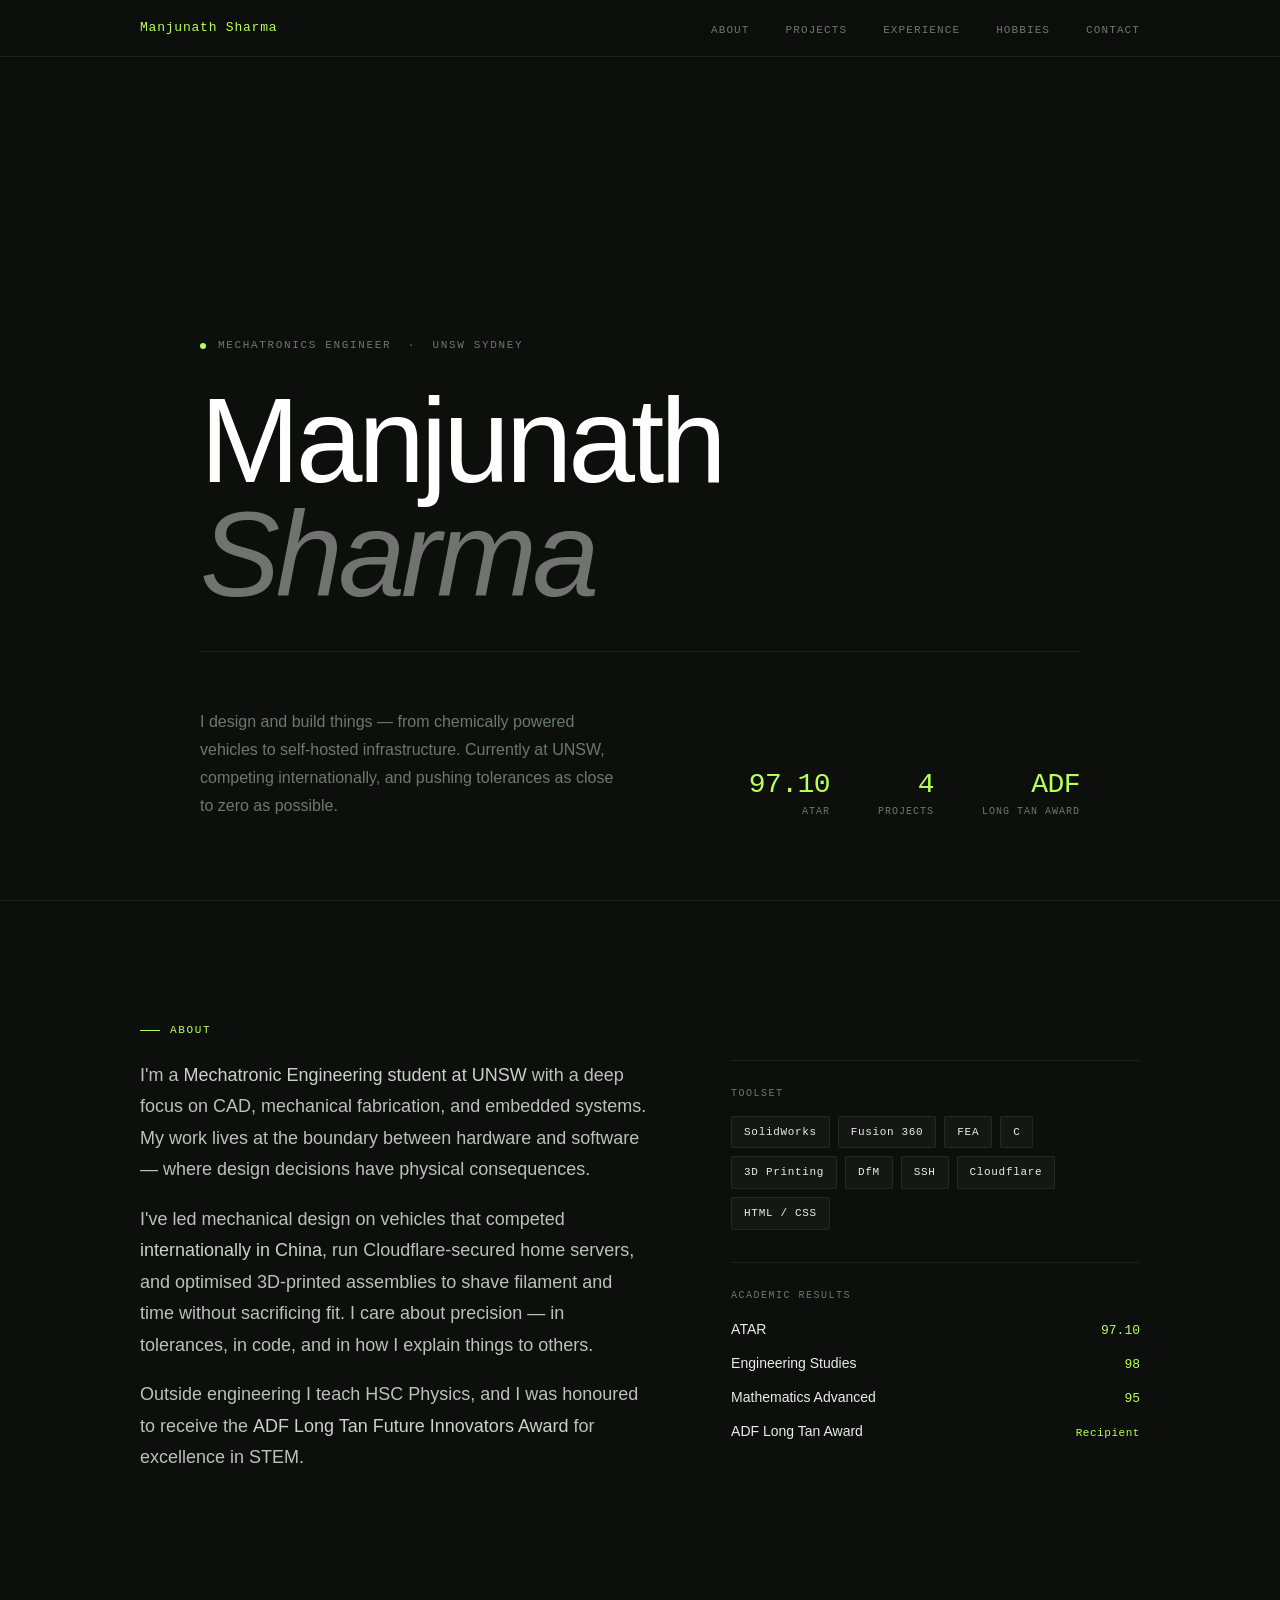
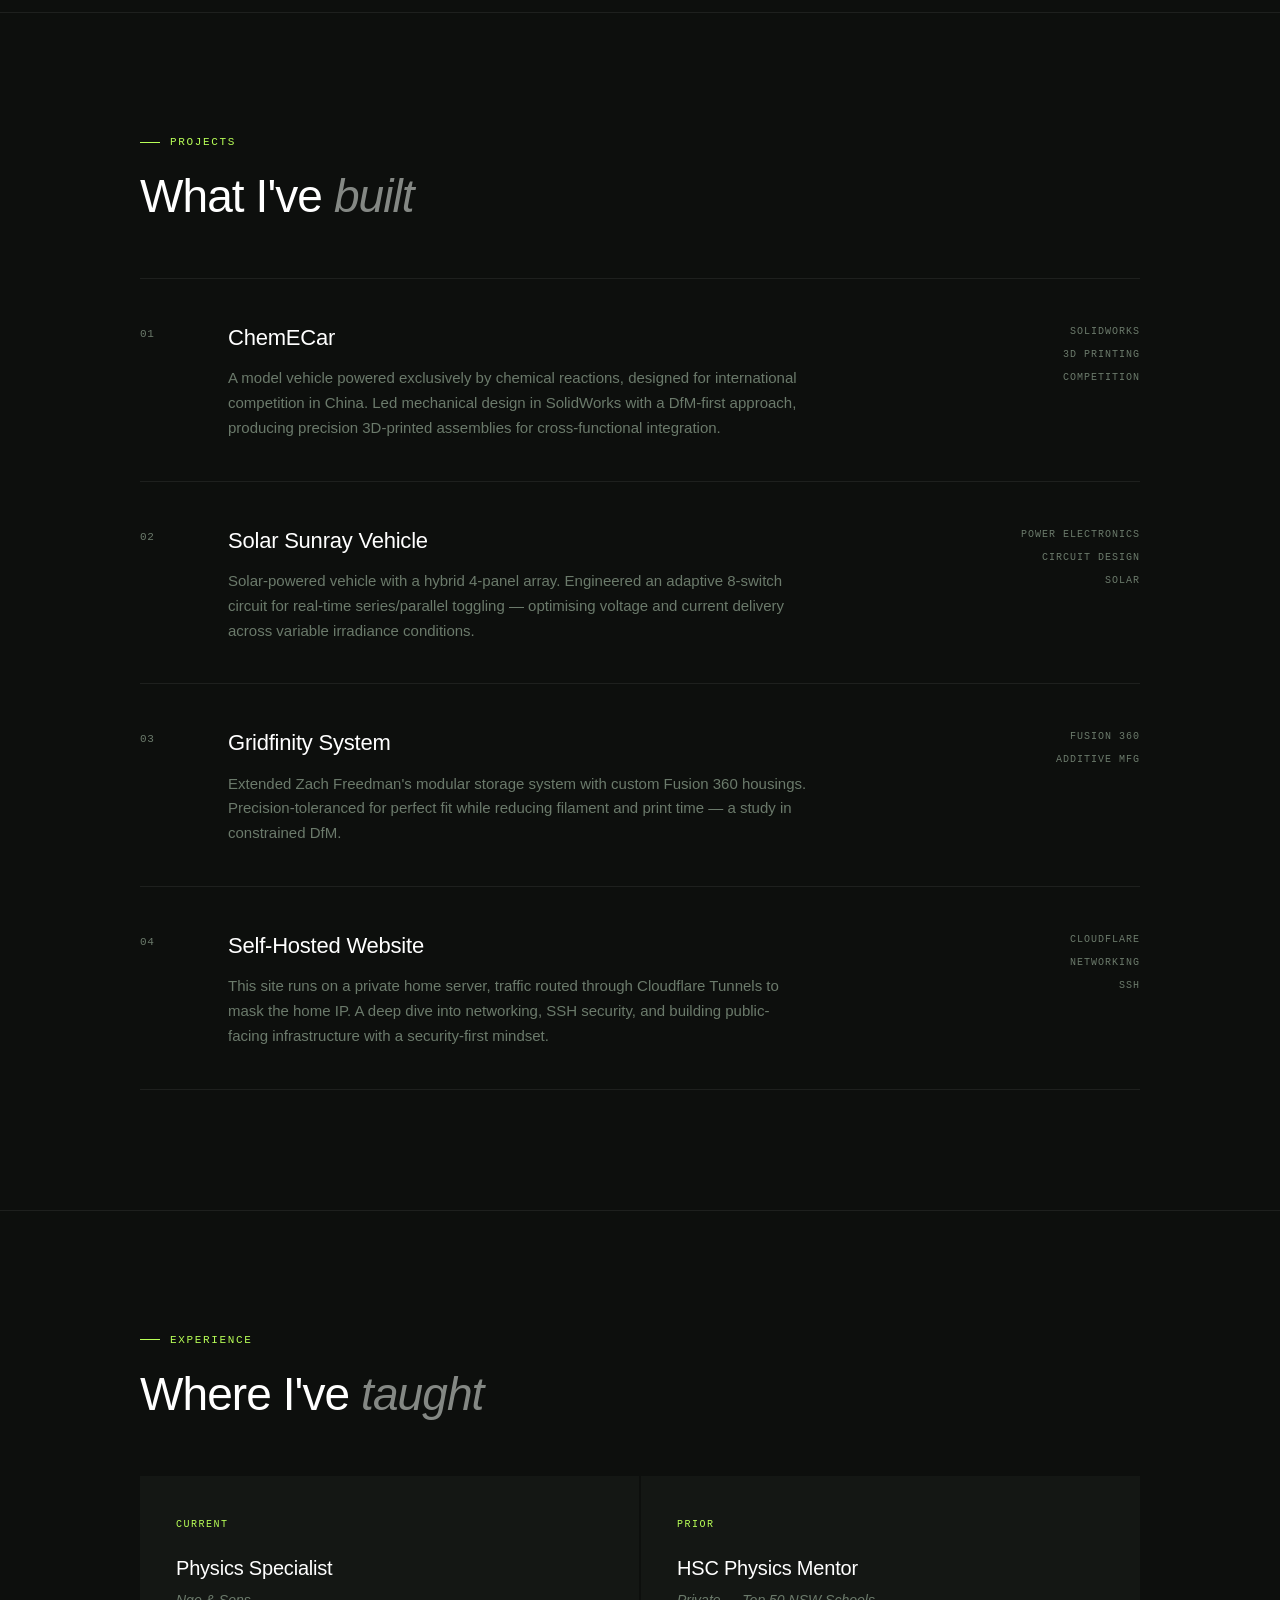
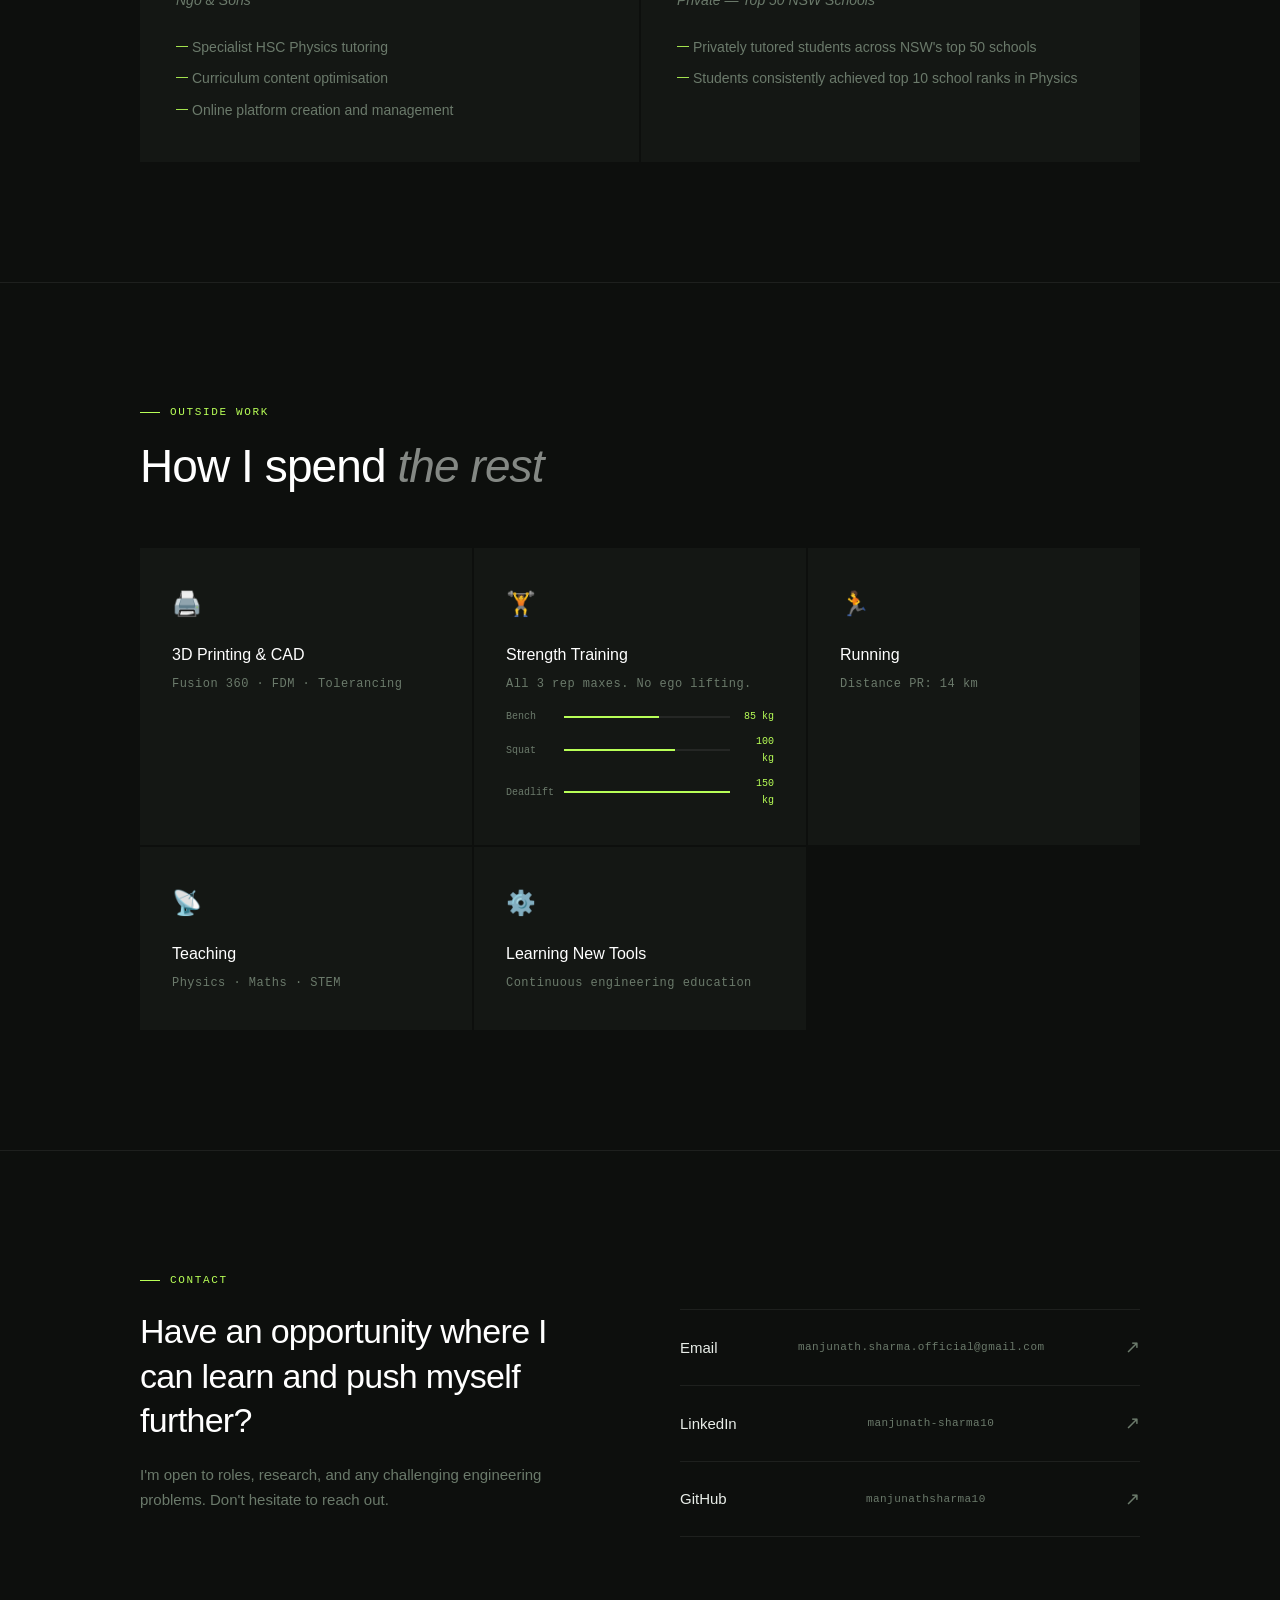
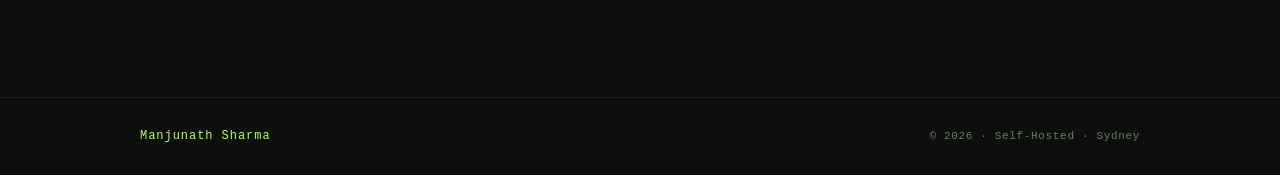
==== commit 85e8fc13: "fixed text issues" ====
--- a/index.html
+++ b/index.html
@@ -1,111 +1,3 @@
-
-I have a personal website manjunathsharma.com where I have my projects and etc. right now the website design is quite minimalistic could you make it a bit more better with nice neon colours and a bit more flare and more of an engineering aesthetic for each of the sections. I want you to make it so that I can just copy and paste the code for the HTML and CSS as it is written using HTML and CSS.
-
-23:23
-
-Viewed a file, searched the web
-Viewed a file, searched the web
-Great, I've got the full content of your site. Now let me build a neon-engineering aesthetic redesign — dark background, cyan/green neon accents, circuit-board vibes, sharp typography, and animated effects throughout.
-
-
-Created a file, read a file
-Created a file, read a file
-Here's your redesigned portfolio! Just replace the contents of your existing index.html with this file — no other changes needed.
-
-Here's what's new:
-
-Visual Style
-
-Dark engineering aesthetic with a cyan/green/magenta neon palette
-Animated grid background + CRT scanline overlay for that terminal feel
-Glitch effect on the hero name when hovered
-Pulsing corner bracket decorations on the hero section
-Sections upgraded
-
-Hero — Orbitron display font, animated stat blocks, glowing call-to-action buttons with a slide-fill hover effect
-About — Two-column layout with a skills panel (corner-notched cards) and an awards panel; stat boxes below
-Projects — Card grid with a top-border sweep animation on hover and circuit-grid texture in the corner
-Experience — Vertical timeline with diamond nodes
-Hobbies — Card grid including animated PR progress bars for your lifts
-Contact — Side-by-side layout with glowing link cards that slide right on hover
-Typography uses Orbitron (headings), Rajdhani (body), and Share Tech Mono (labels/codes) — all Google Fonts, loaded automatically.
-
-Index
-Code · HTML 
-could you make it less tacky, i like the website of https://www.affinity.studio the green that they have i love that
-
-23:30
-
-Fetched: Please update your browser
-Fetched: Please update your browser
-Affinity Studio First Impressions
-explorersdesign.com
-Brand identity and Craft CMS website design for Affinity | Toward
-favicon
-toward.studio
-Affinity Studio by Canva é lançado gratuitamente para Mac e Windows
-favicon
-onejailbreak.com
-Results from the web
-Good — I can see the aesthetic clearly from those images. It's a deep dark background with a very specific muted, sophisticated acid green (
-#b8ff57 / 
-#c5ff4f range), clean sans-serif typography, generous whitespace, and no gimmicky effects. Refined, not loud. Let me rebuild yours in that direction.
-
-
-Created 2 files, ran a command, read a file
-Created 2 files, ran a command, read a file
-Much cleaner this time. Here's what changed:
-
-The vibe — gone are the scan lines, glitch effects, and neon glow. Everything is calm, considered, and confident. The 
-#b8ff57 acid green is used sparingly as an accent (labels, stats, hover states) rather than splashed everywhere.
-
-Typography — DM Sans for body text and DM Mono for labels/code, both from Google Fonts. The hero name is large, light-weight, and lets negative space do the work.
-
-Layout details — projects are displayed as a clean numbered list with a subtle green background wash on hover, sections are separated by single-pixel borders instead of decorative dividers, and the contact links slide on hover with a ↗ arrow that nudges diagonally.
-
-Just drop this into your server as index.html and it's ready to go.
-
-Index
-Code · HTML 
-i currently have the setup on a pi, so i want the raw code for the index and the CSS file
-
-23:42
-The current file has the CSS embedded in the HTML. Let me split them into two separate files.
-
-
-Read the current HTML file to split it
-Read the current HTML file to split it
-Got it. Now I'll split into two clean files — index.html and style.css.
-
-
-Created 2 files, ran a command, read a file
-Created 2 files, ran a command, read a file
-Here are both files. Just drop them in the same directory on your Pi — the index.html references style.css via <link rel="stylesheet" href="style.css"/> so they need to sit next to each other. No other changes needed.
-
-Index
-Code · HTML 
-Style
-Code · CSS 
-it doesnt look like the one you formated
-
-23:51
-That's because the preview here renders the HTML file without fetching the separate CSS file. Let me just put it back to a single file — that's the most reliable approach for your Pi setup anyway.
-
-
-Ran a command, created a file, read a file
-Ran a command, created a file, read a file
-Everything is back in one index.html — CSS embedded in the <head> so it works perfectly as a single file drop onto your Pi. Just replace your existing index.html with this and you're done. The fonts load from Google Fonts so you'll need an internet connection on the client side (the visitor's browser), but nothing else is external.
-
-Index
-Code · HTML 
-
-
-
-
-Claude is AI and can make mistakes. Please double-check responses.
-Index · HTML
-Copy
-
 <!DOCTYPE html>
 <html lang="en">
 <head>
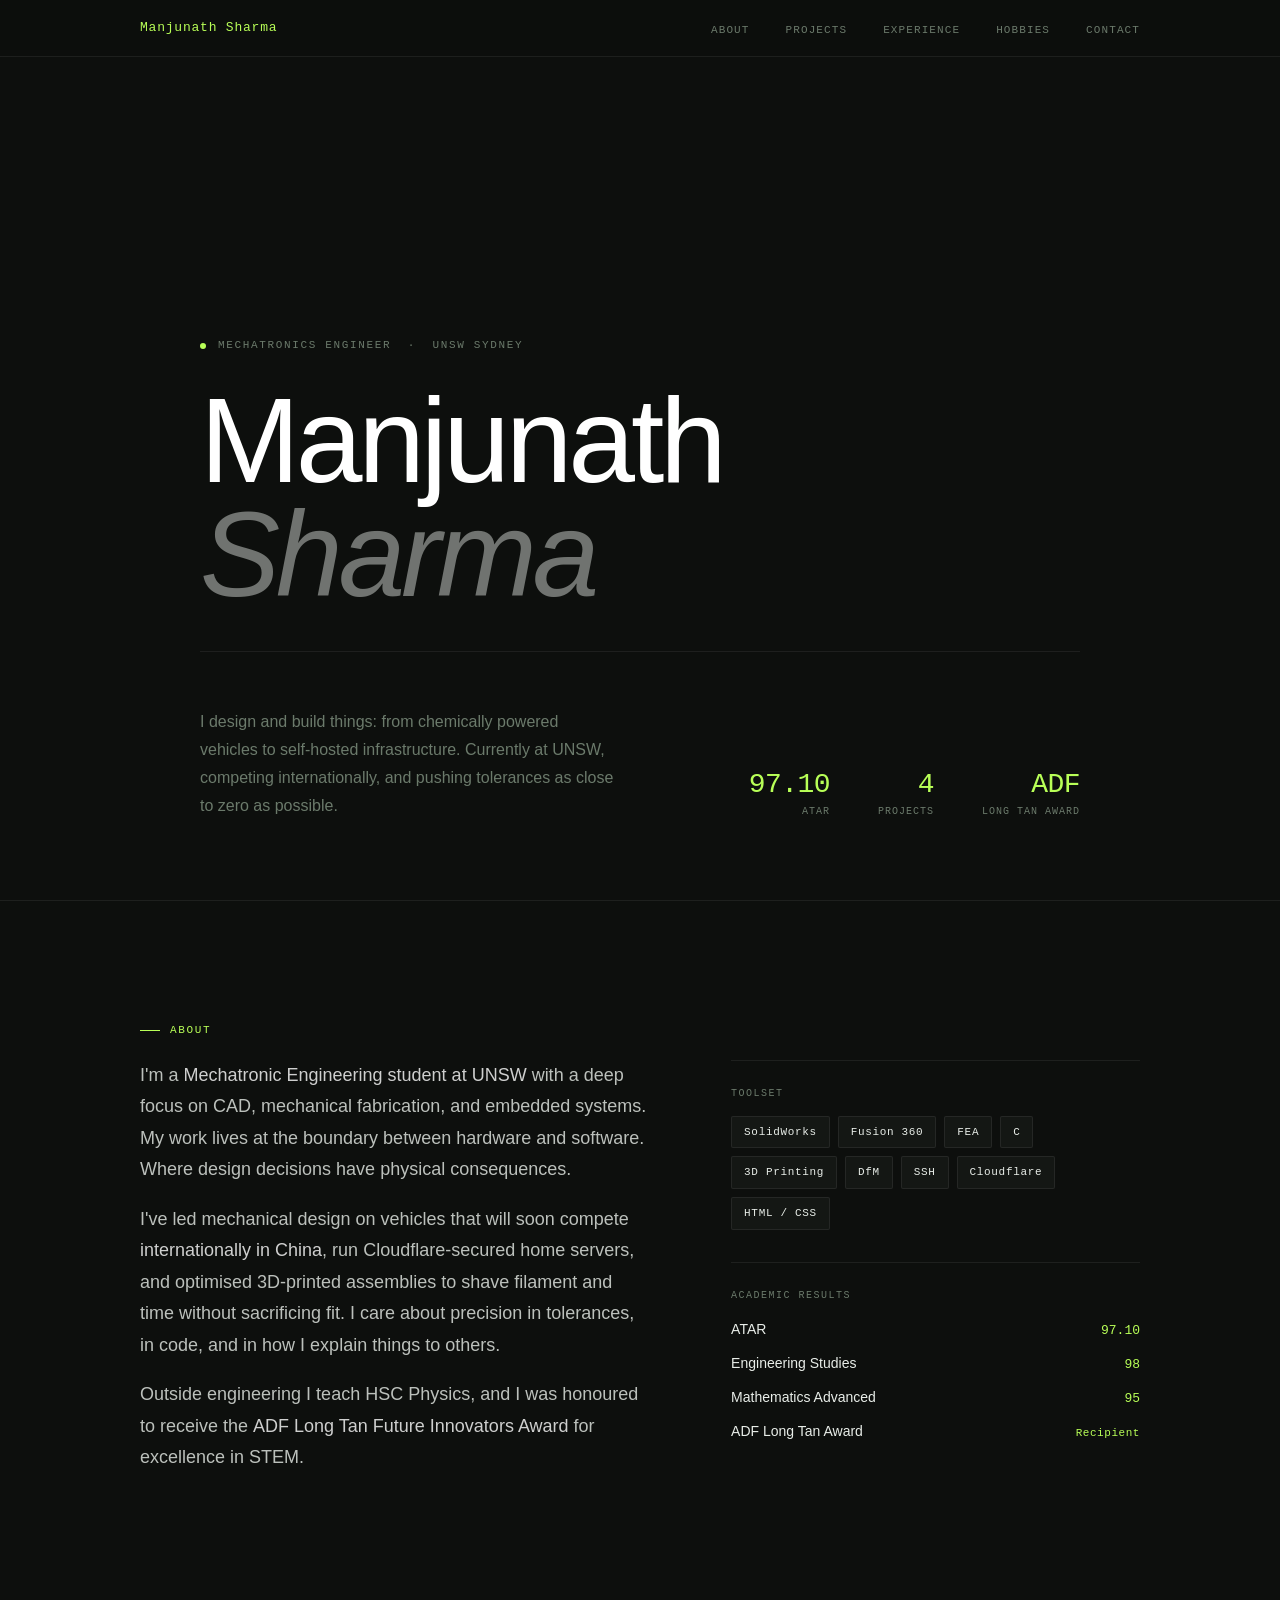
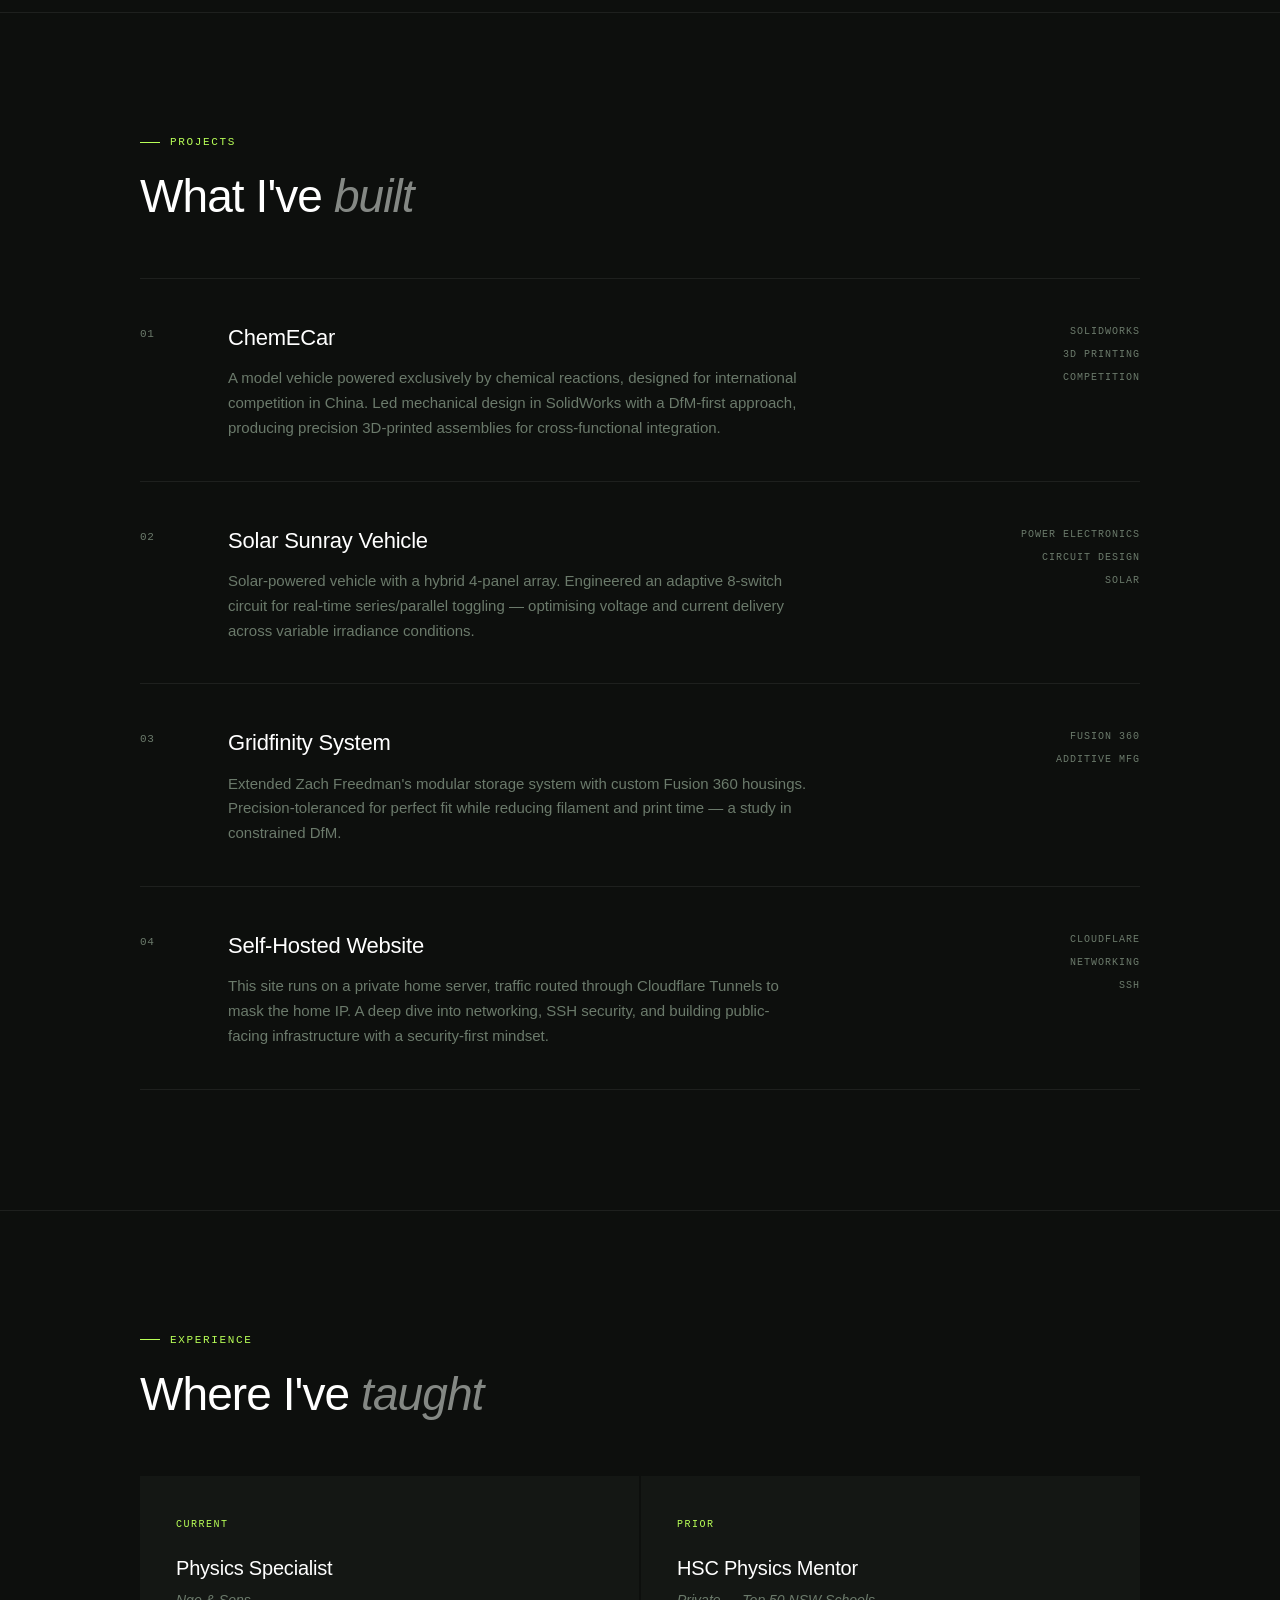
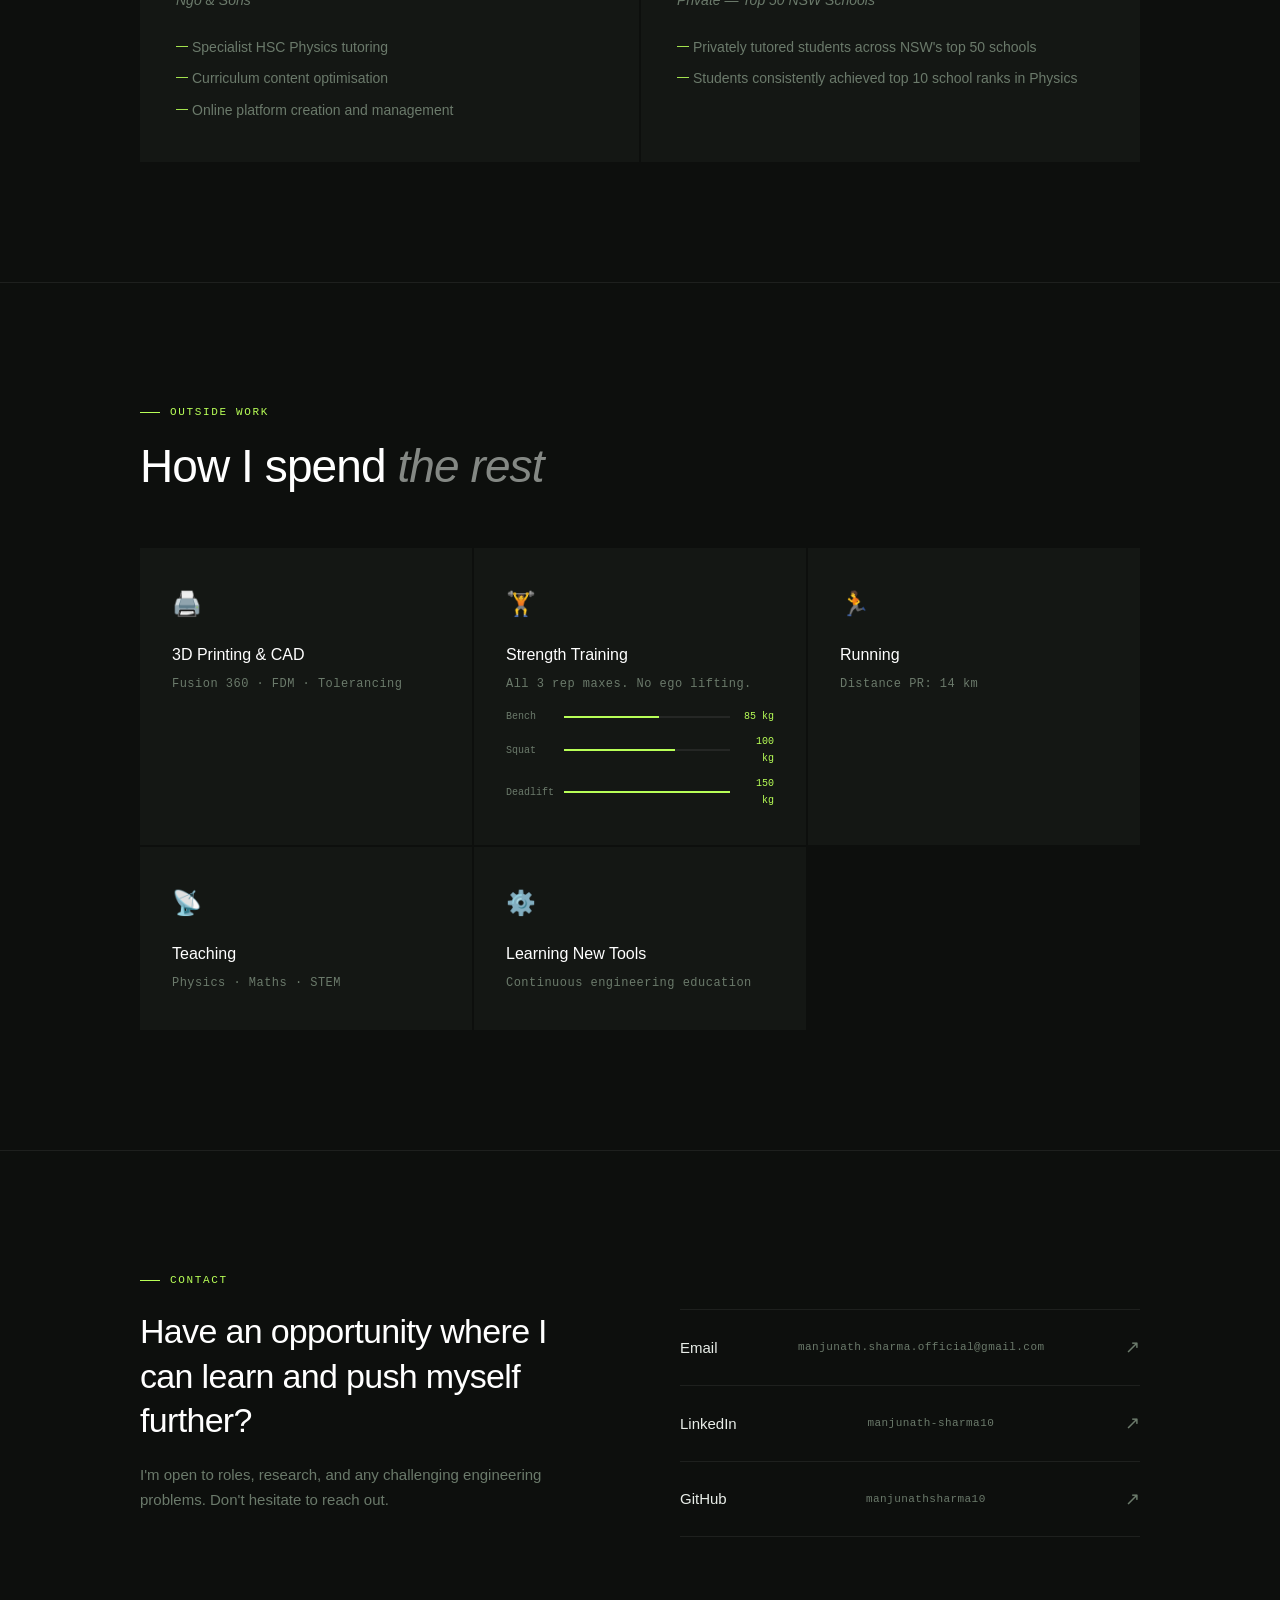
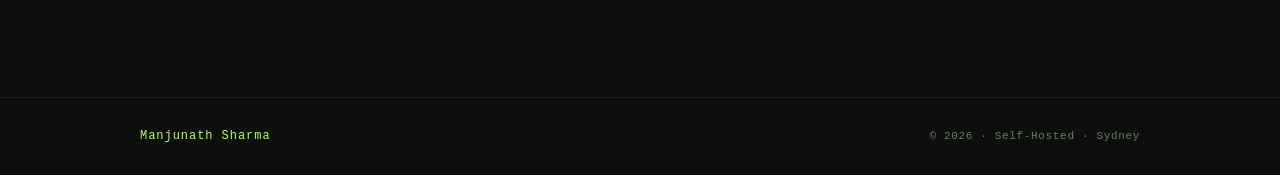
==== commit 21672296: "spelling errors" ====
--- a/index.html
+++ b/index.html
@@ -547,7 +547,7 @@
       </div>
       <div class="hero-bottom">
         <p class="hero-desc">
-          I design and build things — from chemically powered vehicles to
+          I design and build things:  from chemically powered vehicles to
           self-hosted infrastructure. Currently at UNSW, competing internationally,
           and pushing tolerances as close to zero as possible.
         </p>
@@ -578,12 +578,12 @@
           <p>
             I'm a <strong>Mechatronic Engineering student at UNSW</strong> with a deep focus on
             CAD, mechanical fabrication, and embedded systems. My work lives at the boundary
-            between hardware and software — where design decisions have physical consequences.
+            between hardware and software. Where design decisions have physical consequences.
           </p>
           <p>
-            I've led mechanical design on vehicles that competed <strong>internationally in China</strong>,
+            I've led mechanical design on vehicles that will soon compete <strong>internationally in China</strong>,
             run Cloudflare-secured home servers, and optimised 3D-printed assemblies to shave
-            filament and time without sacrificing fit. I care about precision — in tolerances,
+            filament and time without sacrificing fit. I care about precision in tolerances,
             in code, and in how I explain things to others.
           </p>
           <p>
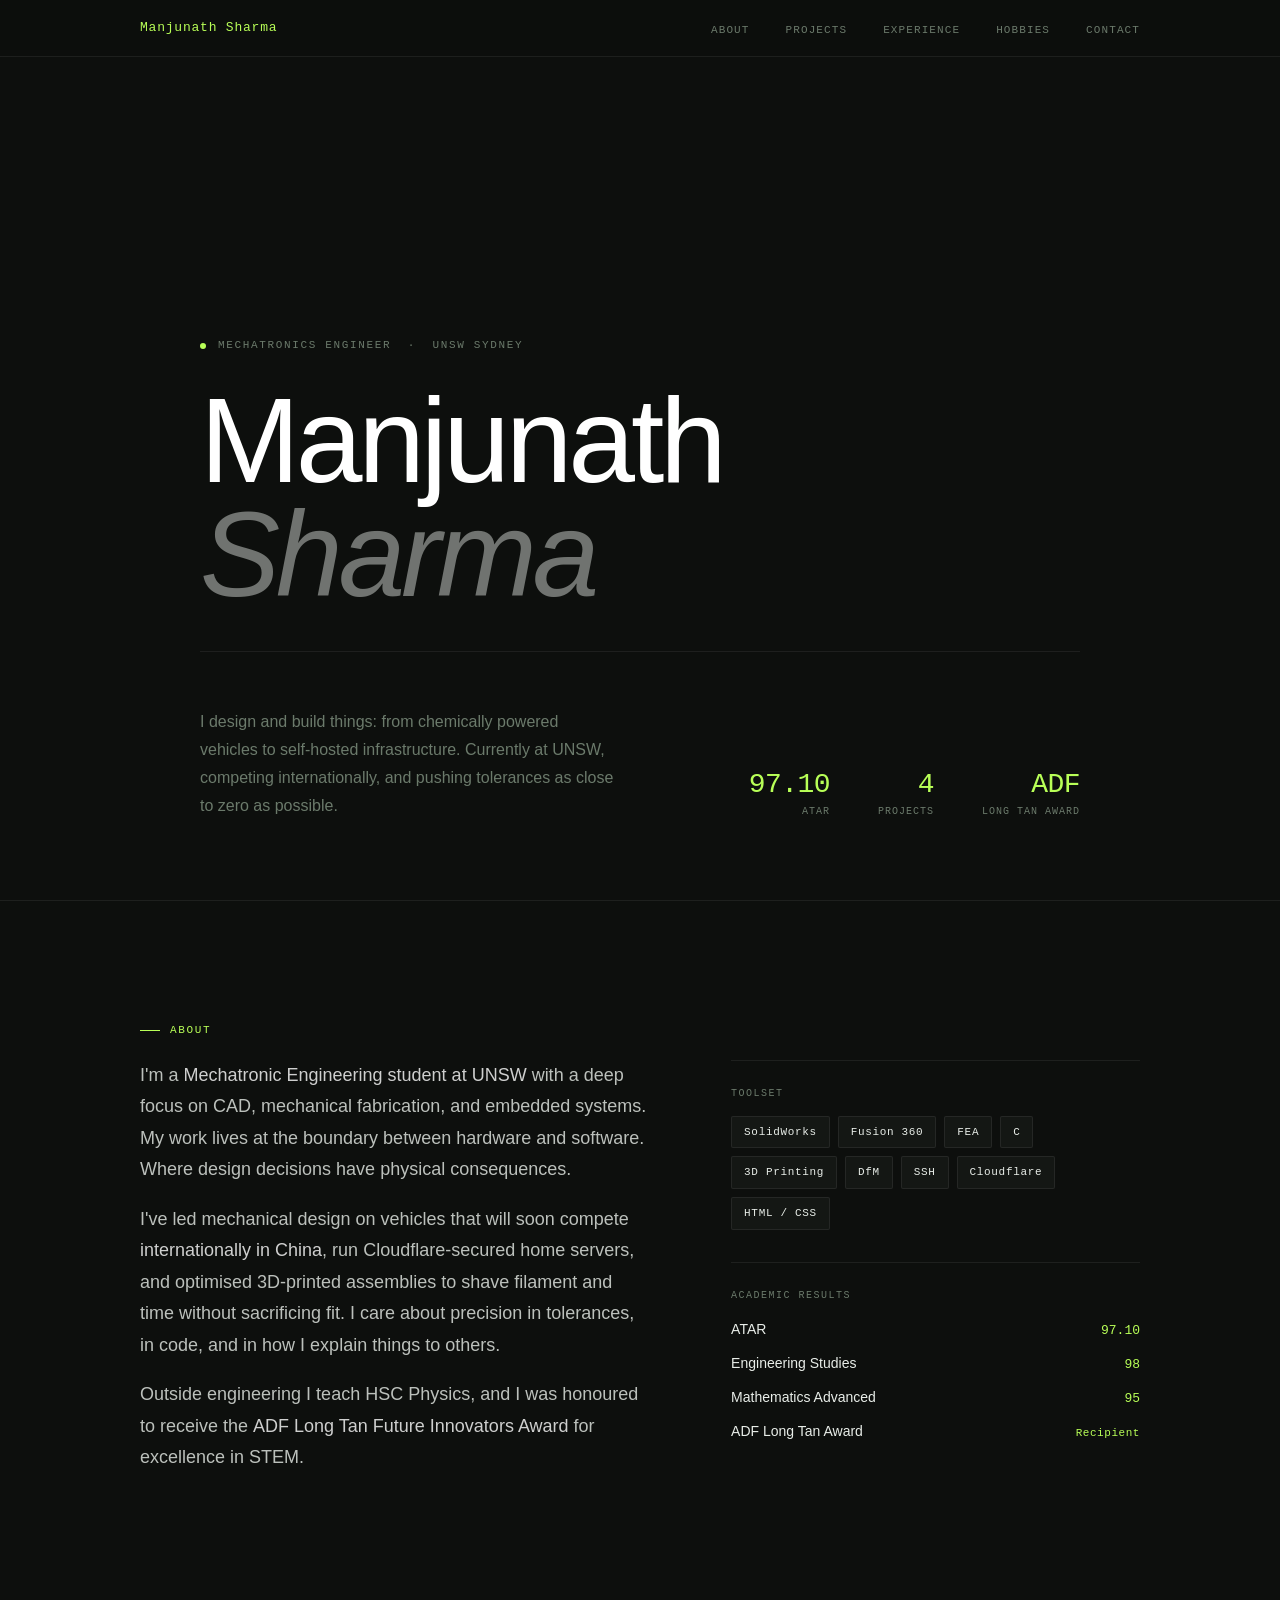
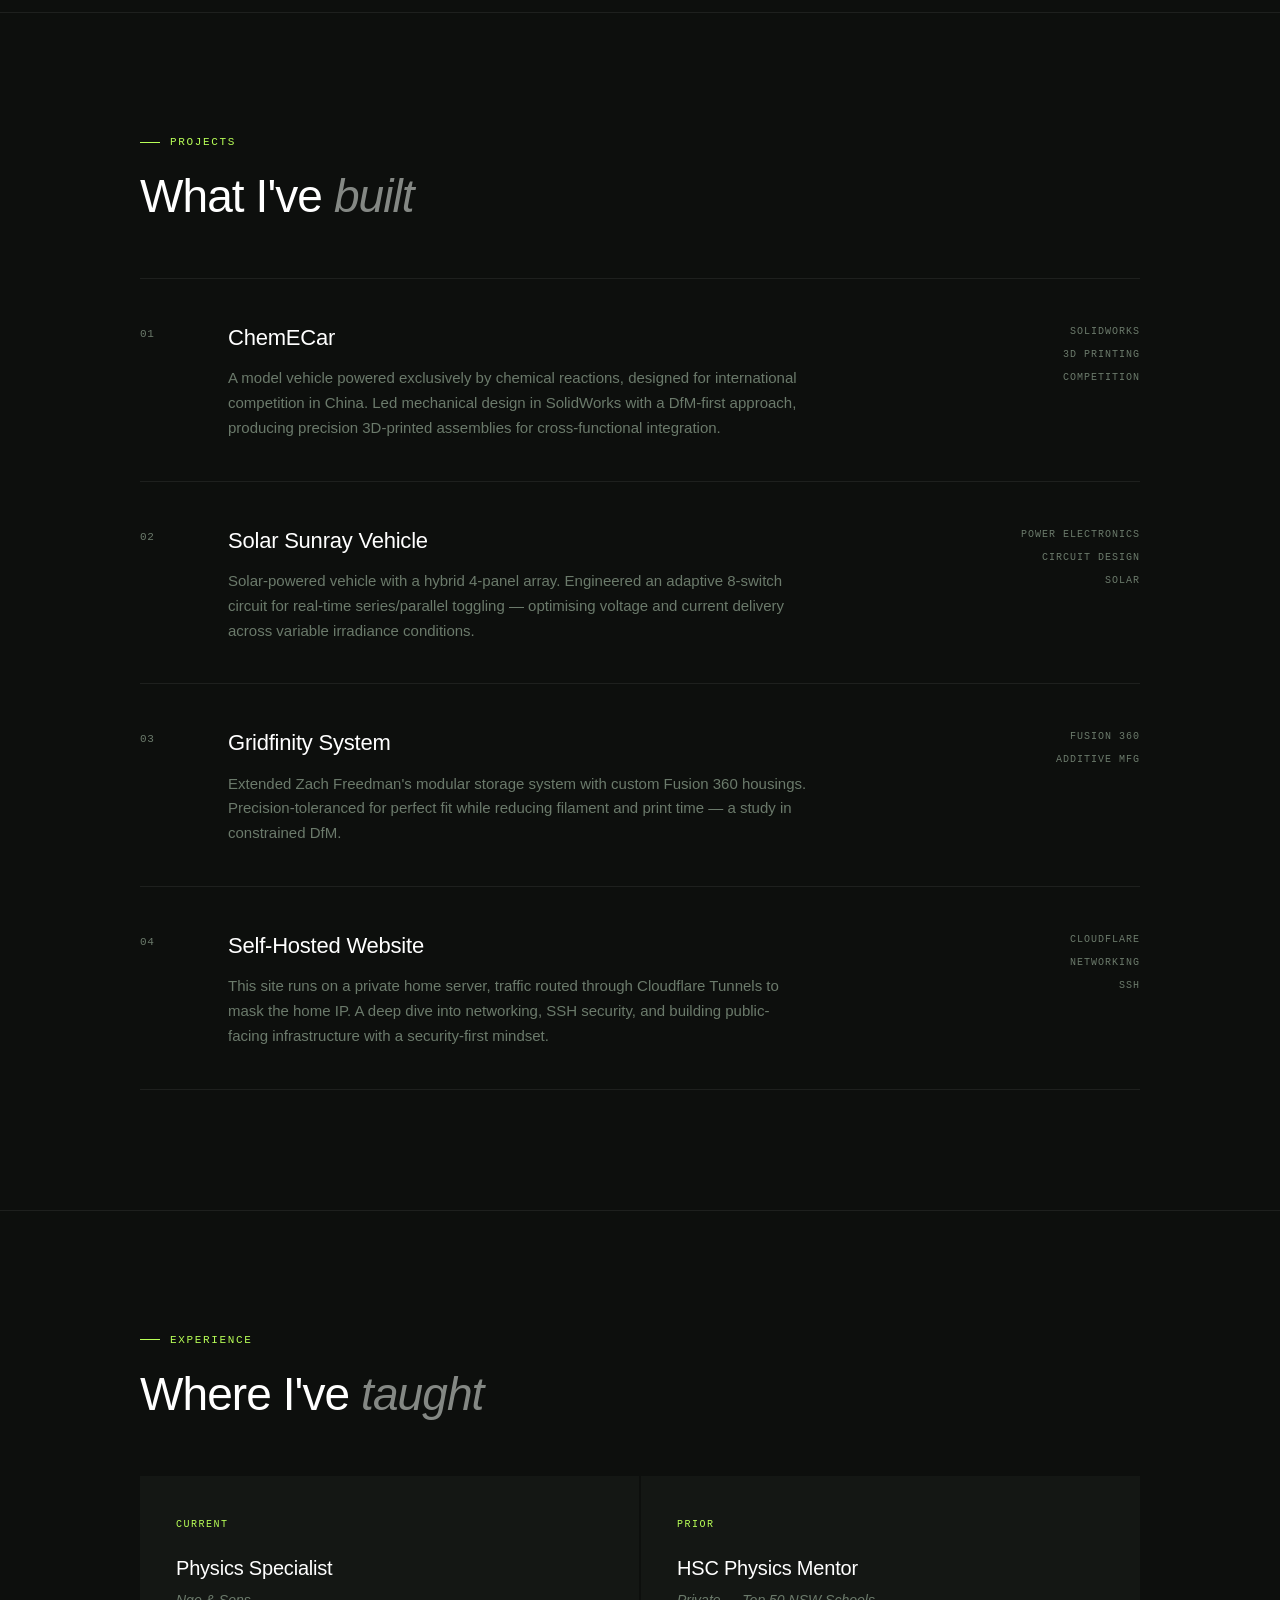
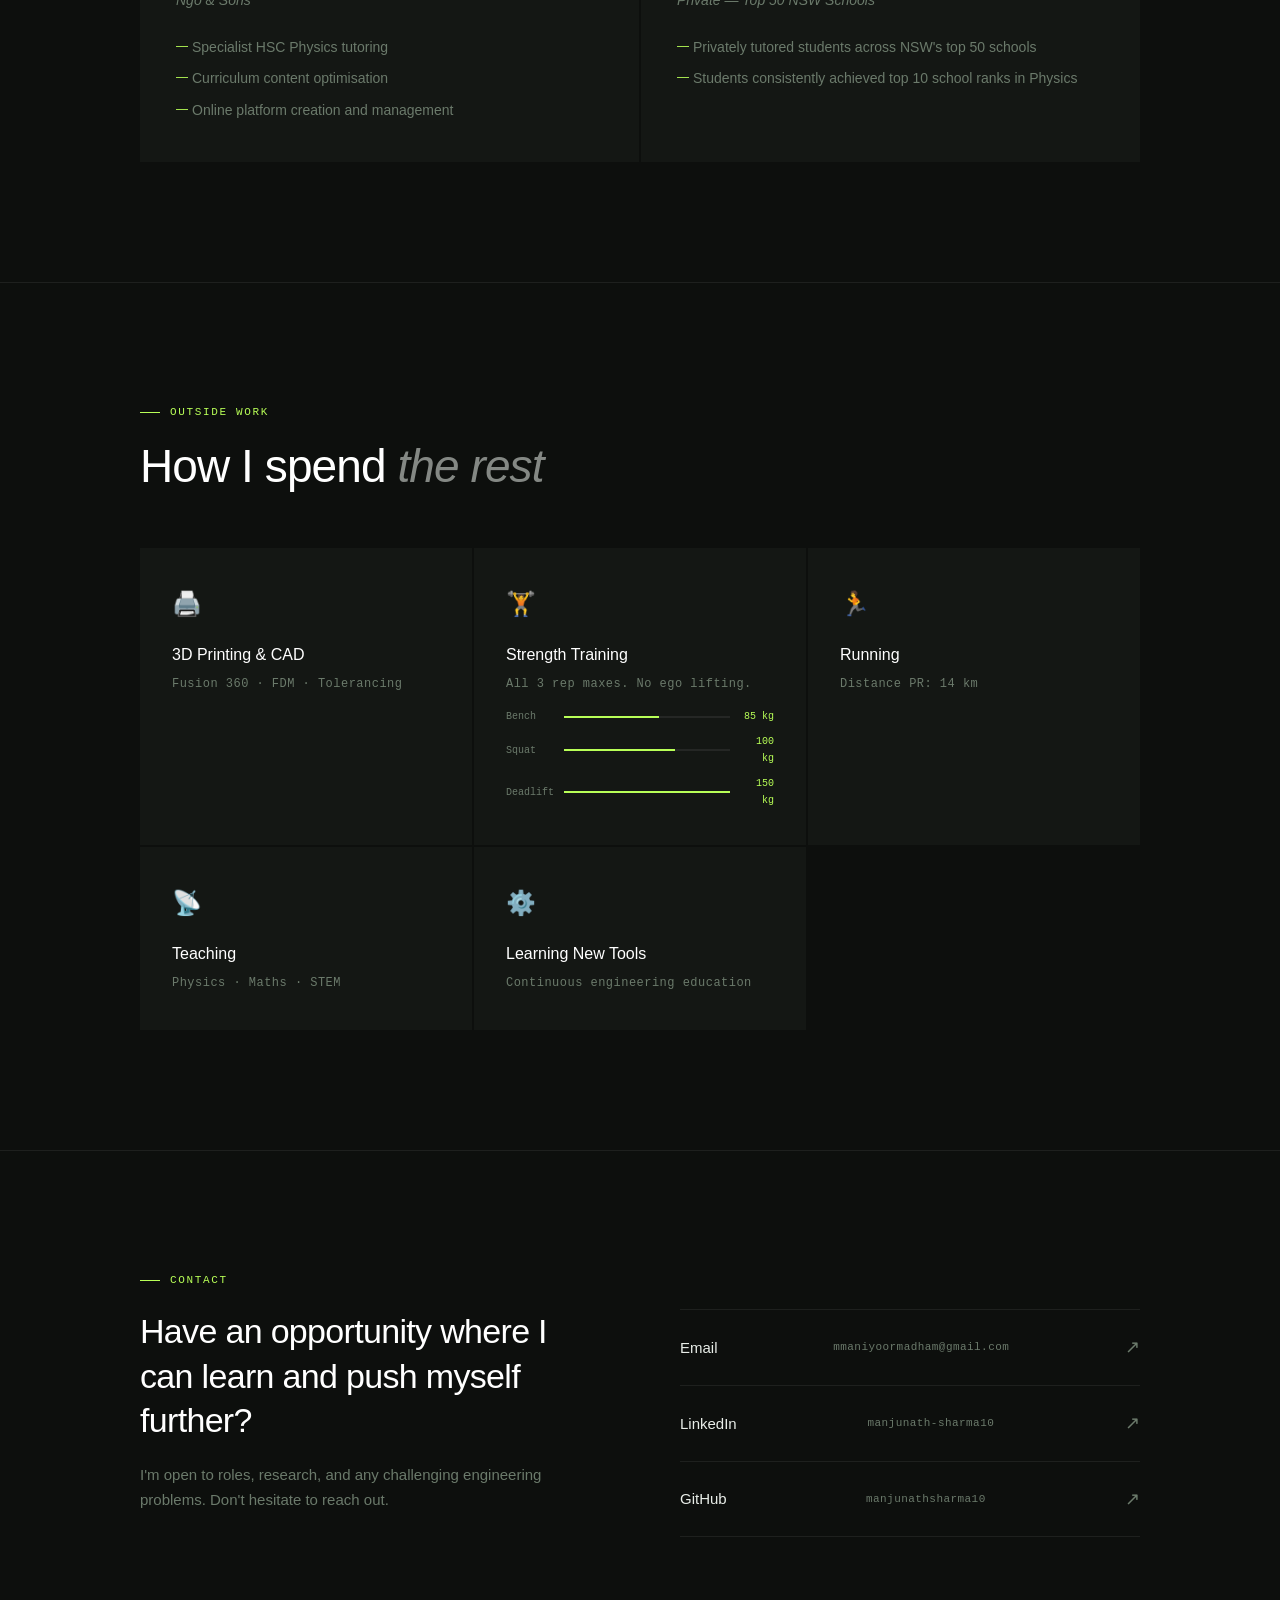
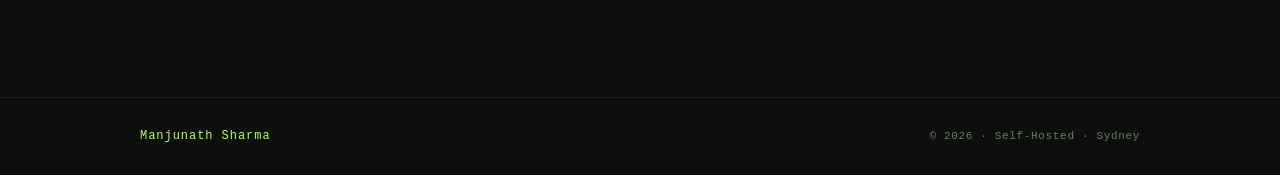
==== commit 65bab947: "fixed the email at the bottom" ====
--- a/index.html
+++ b/index.html
@@ -801,7 +801,7 @@
         <div class="contact-links-col">
           <a href="mailto:manjunath.sharma.official@gmail.com" class="contact-link">
             <span class="cl-label">Email</span>
-            <span class="cl-value">manjunath.sharma.official@gmail.com</span>
+            <span class="cl-value">mmaniyoormadham@gmail.com</span>
             <span class="cl-arrow">↗</span>
           </a>
           <a href="https://linkedin.com/in/manjunath-sharma10" target="_blank" class="contact-link">
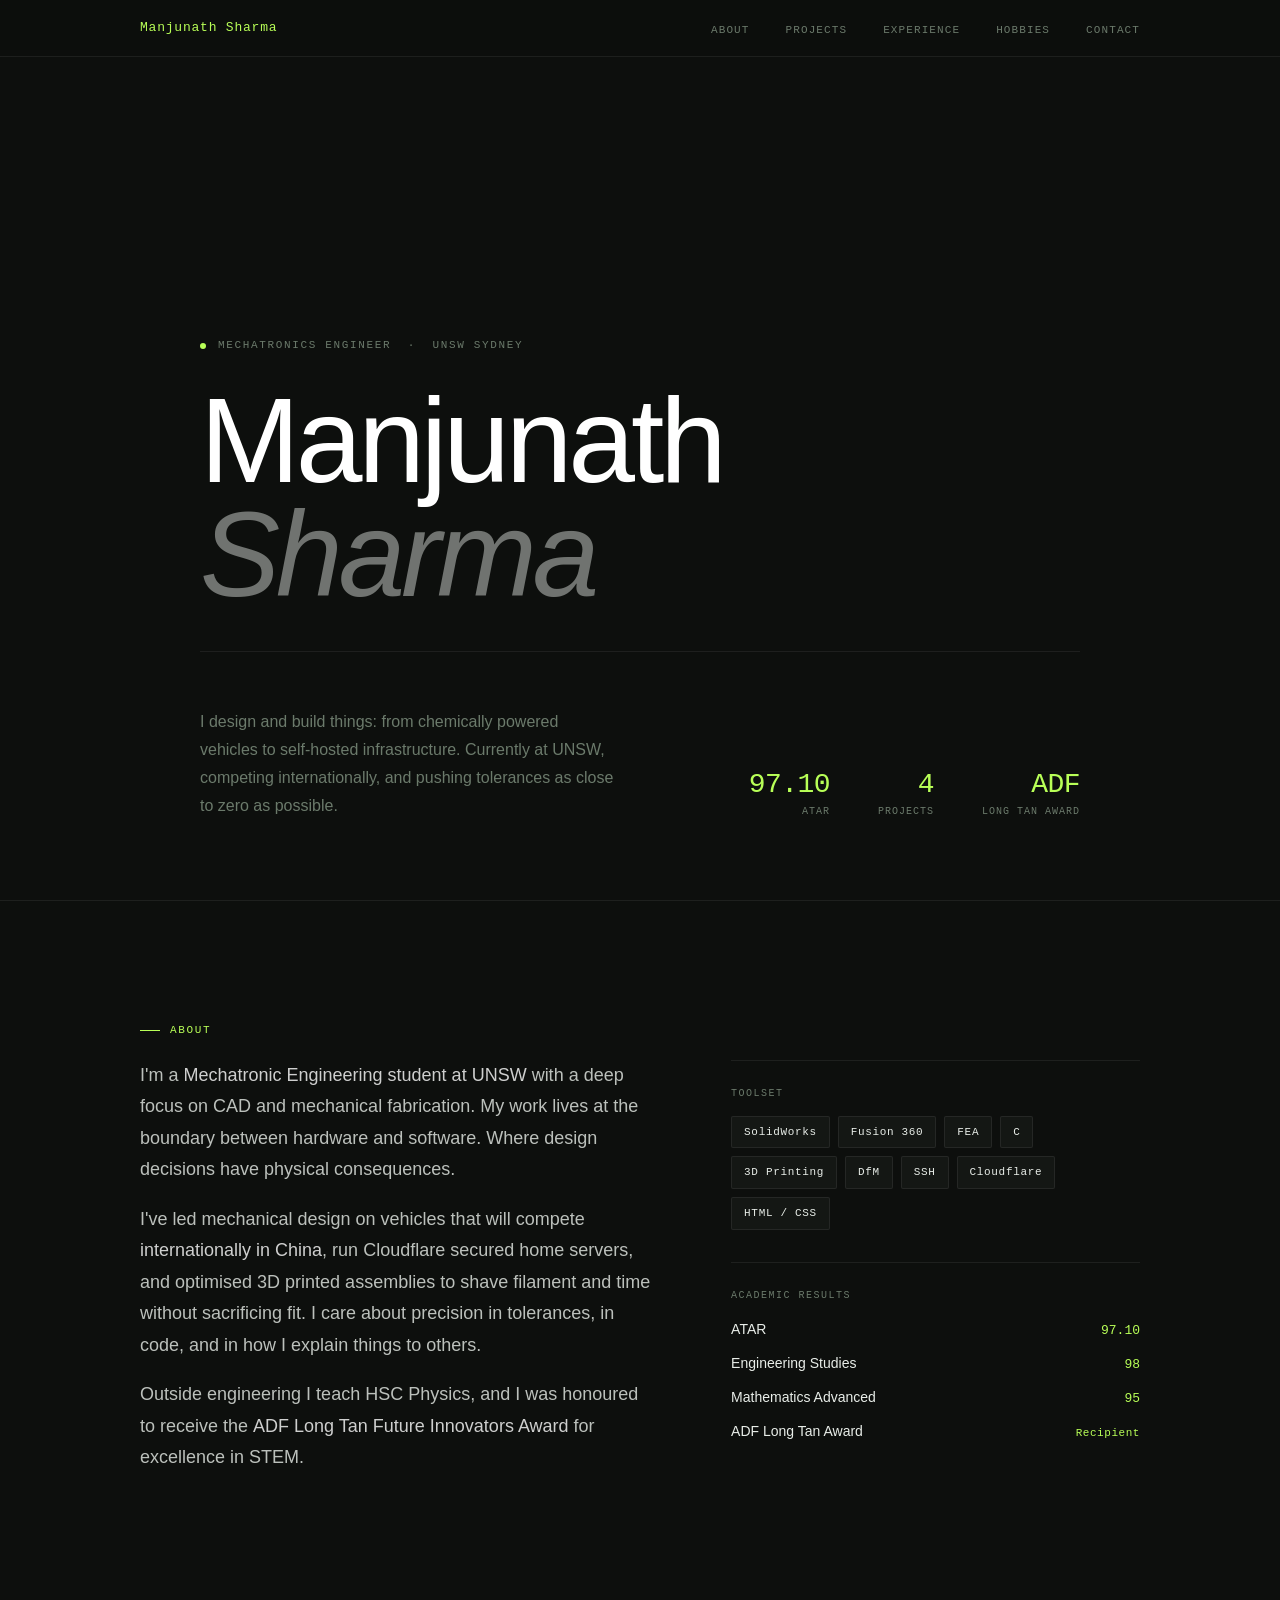
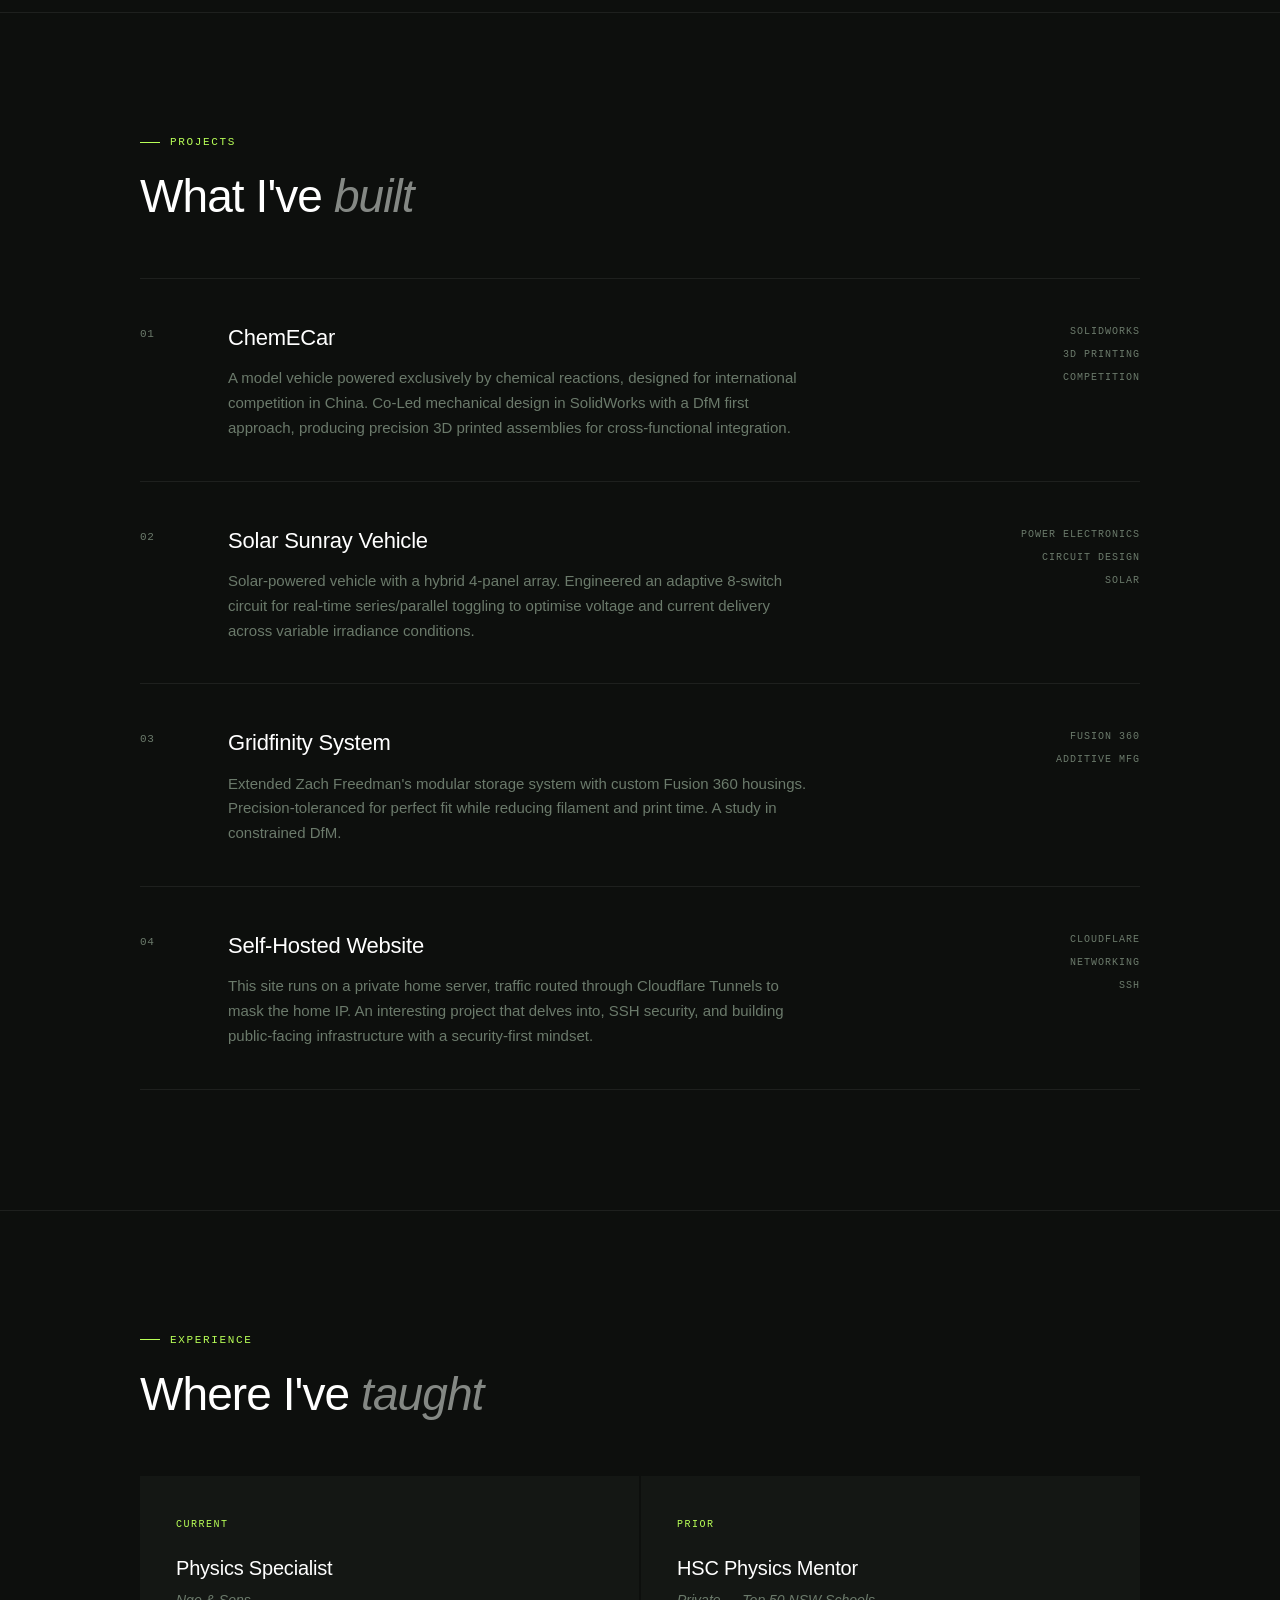
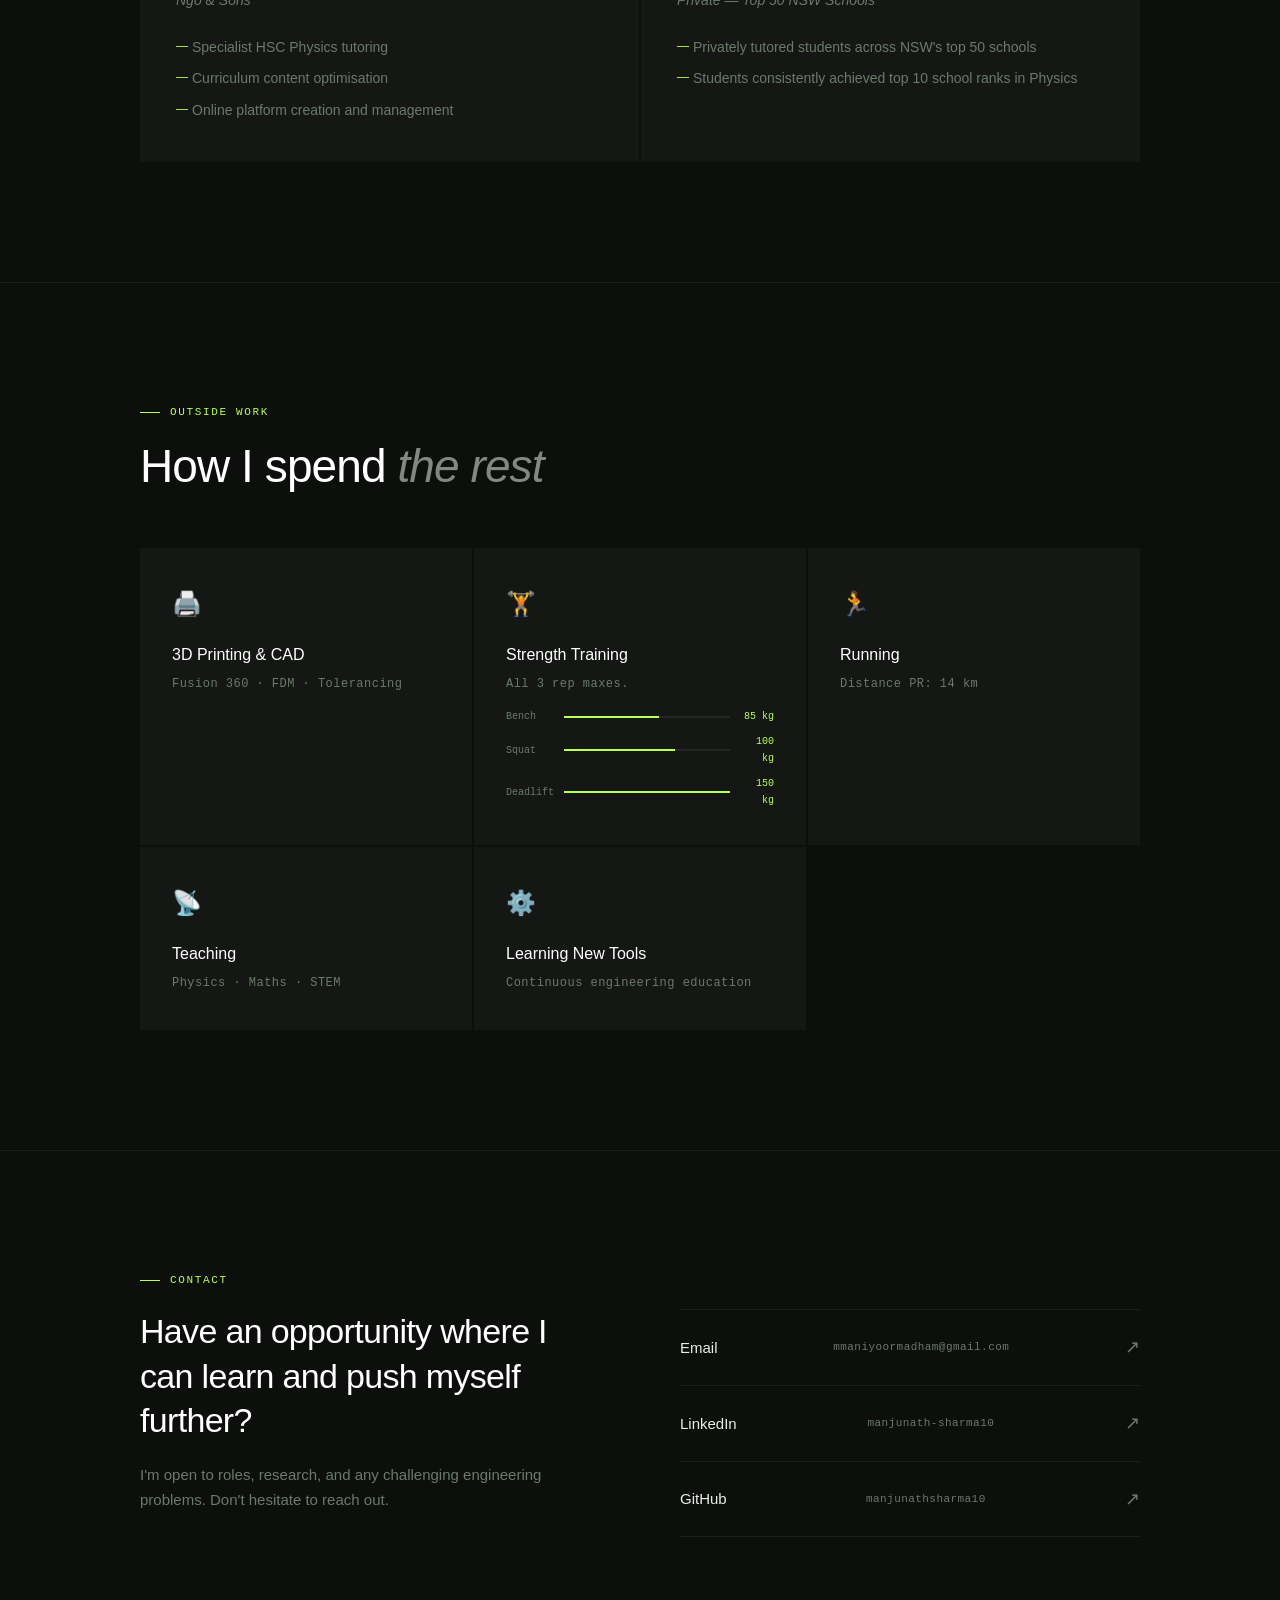
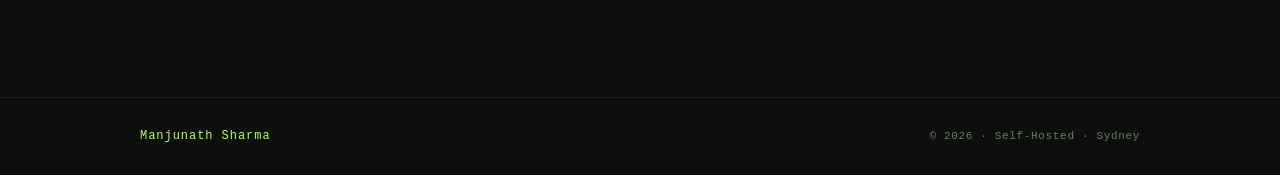
==== commit 67a167ab: "made some changes to the spelling and corrected some issues" ====
--- a/index.html
+++ b/index.html
@@ -577,12 +577,12 @@
         <div class="about-text">
           <p>
             I'm a <strong>Mechatronic Engineering student at UNSW</strong> with a deep focus on
-            CAD, mechanical fabrication, and embedded systems. My work lives at the boundary
+            CAD and mechanical fabrication. My work lives at the boundary
             between hardware and software. Where design decisions have physical consequences.
           </p>
           <p>
-            I've led mechanical design on vehicles that will soon compete <strong>internationally in China</strong>,
-            run Cloudflare-secured home servers, and optimised 3D-printed assemblies to shave
+            I've led mechanical design on vehicles that will compete <strong>internationally in China</strong>,
+            run Cloudflare secured home servers, and optimised 3D printed assemblies to shave
             filament and time without sacrificing fit. I care about precision in tolerances,
             in code, and in how I explain things to others.
           </p>
@@ -643,7 +643,7 @@
           <div class="project-index">01</div>
           <div class="project-body">
             <h3>ChemECar</h3>
-            <p>A model vehicle powered exclusively by chemical reactions, designed for international competition in China. Led mechanical design in SolidWorks with a DfM-first approach, producing precision 3D-printed assemblies for cross-functional integration.</p>
+            <p>A model vehicle powered exclusively by chemical reactions, designed for international competition in China. Co-Led mechanical design in SolidWorks with a DfM first approach, producing precision 3D printed assemblies for cross-functional integration.</p>
           </div>
           <div class="project-tags-col">
             <span class="ptag">SolidWorks</span>
@@ -656,7 +656,7 @@
           <div class="project-index">02</div>
           <div class="project-body">
             <h3>Solar Sunray Vehicle</h3>
-            <p>Solar-powered vehicle with a hybrid 4-panel array. Engineered an adaptive 8-switch circuit for real-time series/parallel toggling — optimising voltage and current delivery across variable irradiance conditions.</p>
+            <p>Solar-powered vehicle with a hybrid 4-panel array. Engineered an adaptive 8-switch circuit for real-time series/parallel toggling to optimise voltage and current delivery across variable irradiance conditions.</p>
           </div>
           <div class="project-tags-col">
             <span class="ptag">Power Electronics</span>
@@ -669,7 +669,7 @@
           <div class="project-index">03</div>
           <div class="project-body">
             <h3>Gridfinity System</h3>
-            <p>Extended Zach Freedman's modular storage system with custom Fusion 360 housings. Precision-toleranced for perfect fit while reducing filament and print time — a study in constrained DfM.</p>
+            <p>Extended Zach Freedman's modular storage system with custom Fusion 360 housings. Precision-toleranced for perfect fit while reducing filament and print time. A study in constrained DfM.</p>
           </div>
           <div class="project-tags-col">
             <span class="ptag">Fusion 360</span>
@@ -681,7 +681,7 @@
           <div class="project-index">04</div>
           <div class="project-body">
             <h3>Self-Hosted Website</h3>
-            <p>This site runs on a private home server, traffic routed through Cloudflare Tunnels to mask the home IP. A deep dive into networking, SSH security, and building public-facing infrastructure with a security-first mindset.</p>
+            <p>This site runs on a private home server, traffic routed through Cloudflare Tunnels to mask the home IP. An interesting project that delves into, SSH security, and building public-facing infrastructure with a security-first mindset.</p>
           </div>
           <div class="project-tags-col">
             <span class="ptag">Cloudflare</span>
@@ -742,7 +742,7 @@
         <div class="hobby-tile">
           <span class="hobby-tile-icon">🏋️</span>
           <div class="hobby-tile-name">Strength Training</div>
-          <div class="hobby-tile-detail">All 3 rep maxes. No ego lifting.</div>
+          <div class="hobby-tile-detail">All 3 rep maxes.</div>
           <div class="lifts">
             <div class="lift-row">
               <span class="lift-name">Bench</span>
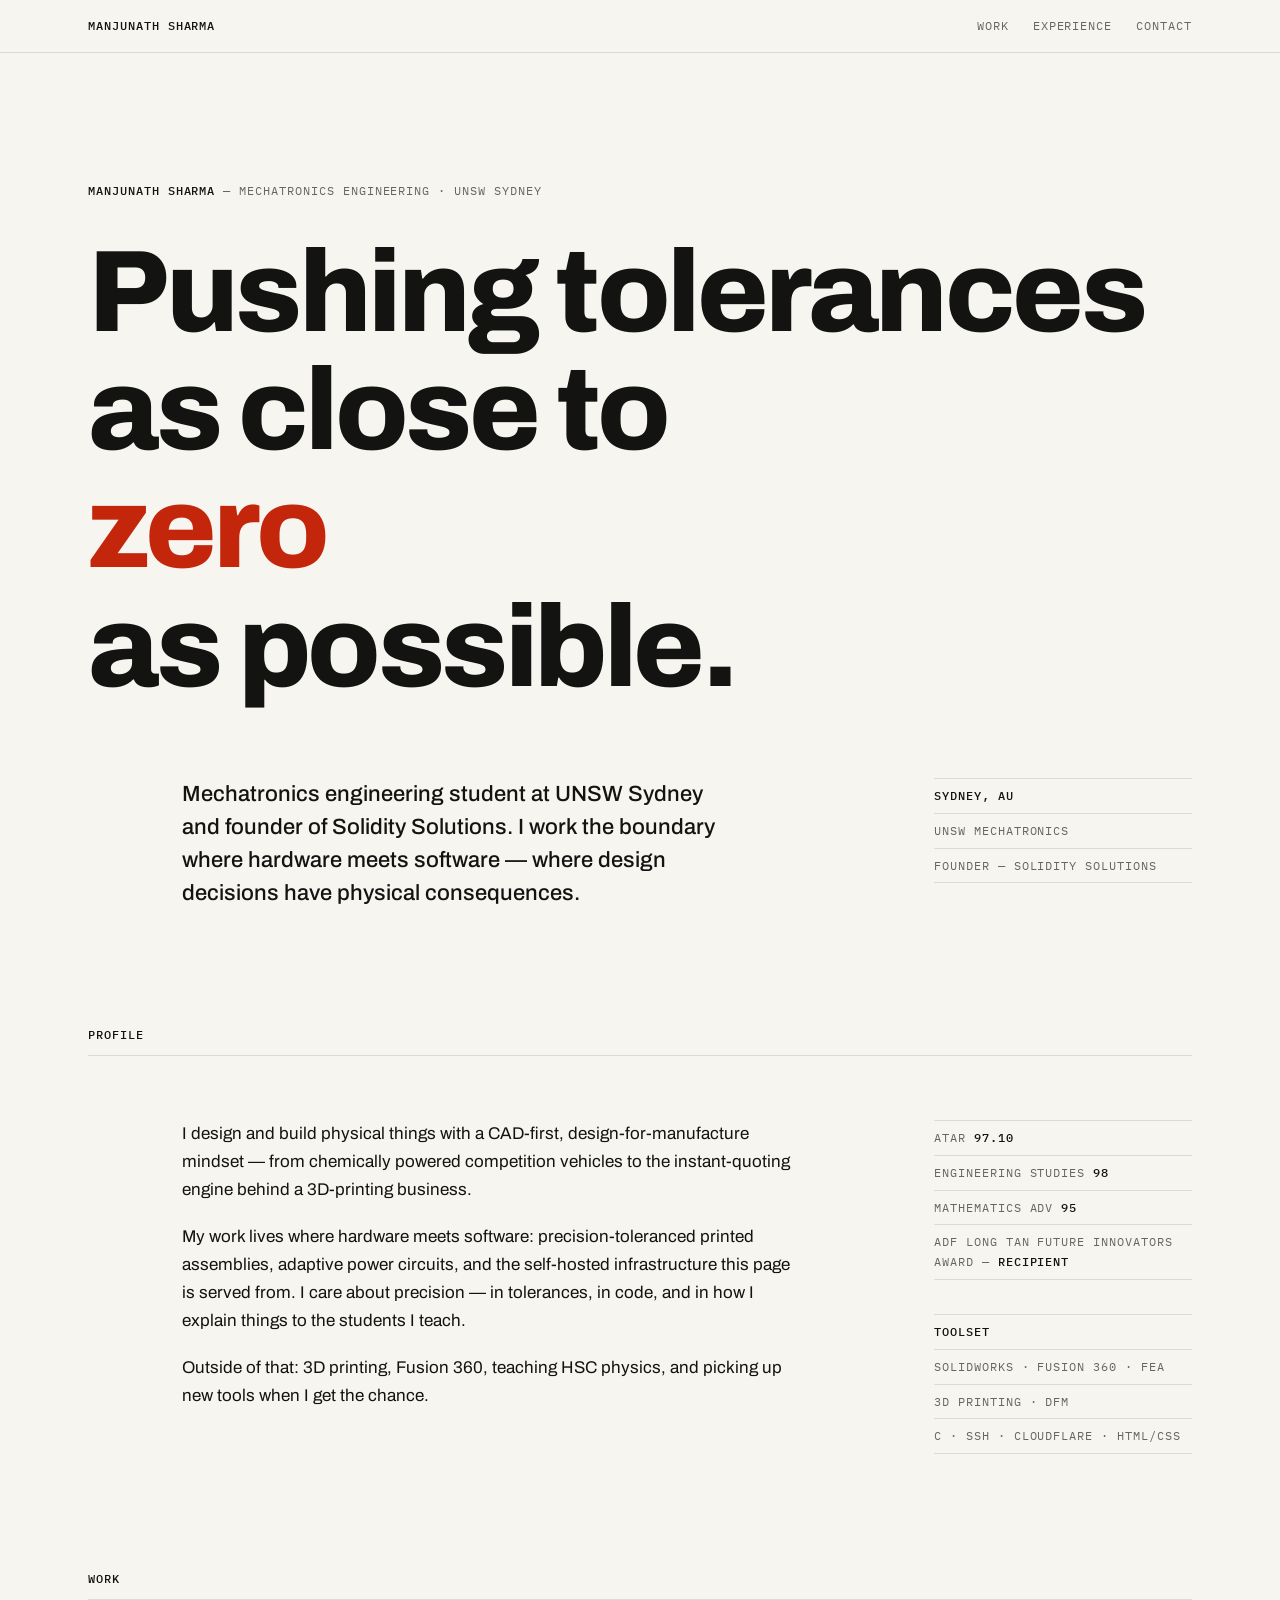
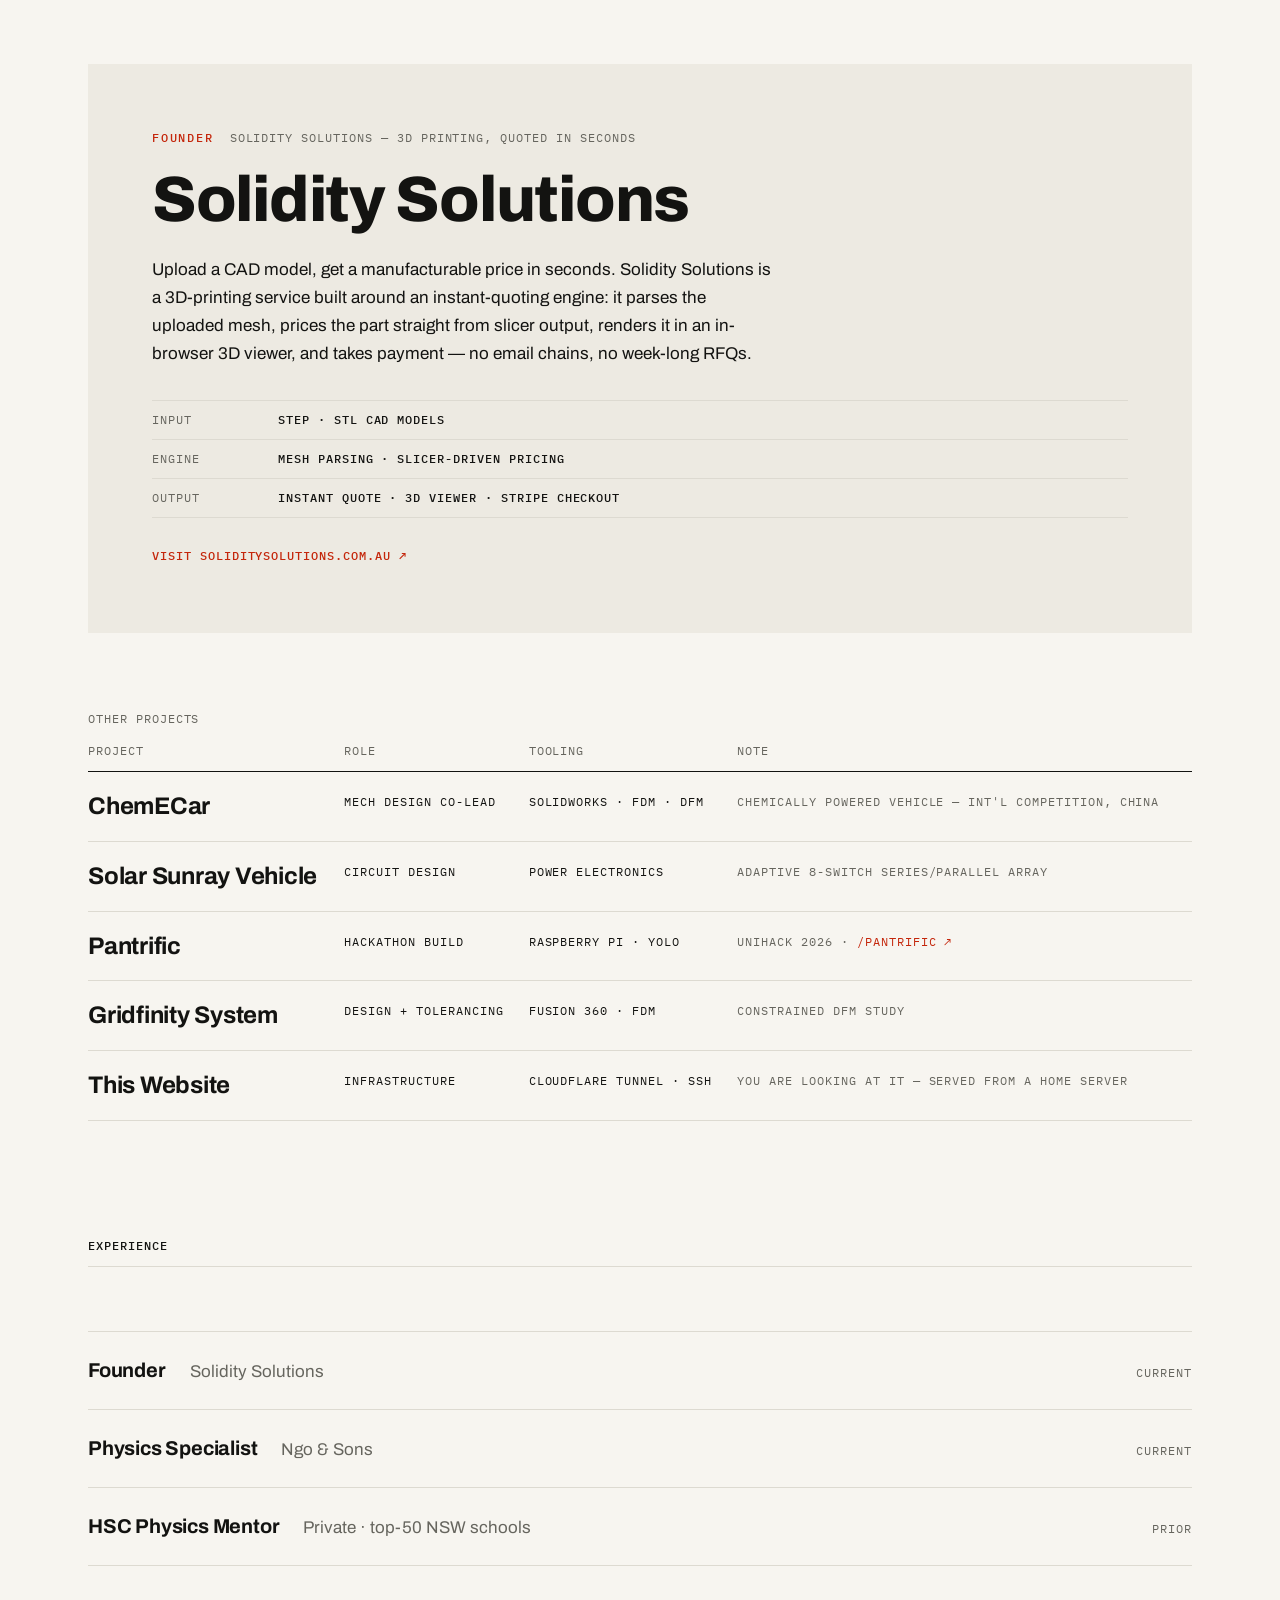
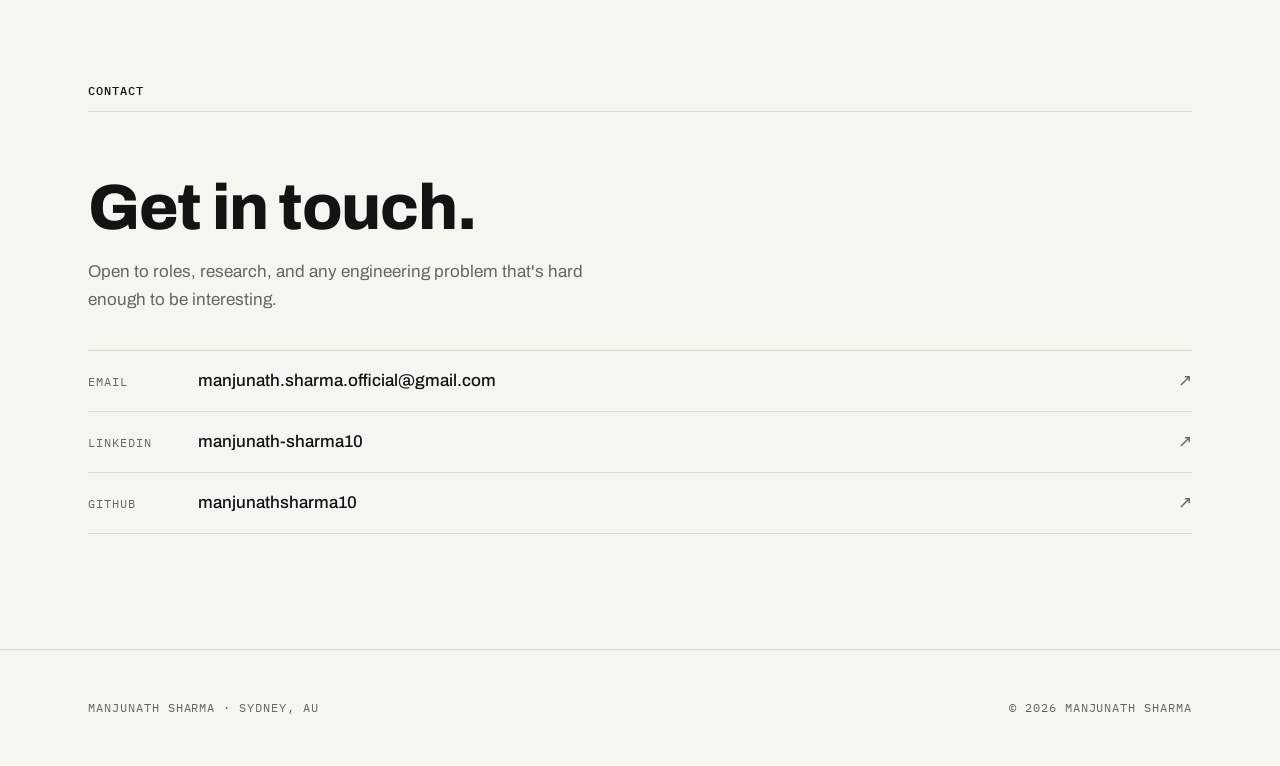
==== commit 1736e629: "Strip engineering-drawing theatrics and gym-stats brag from portfolio Removes the DRO scroll readout" ====
--- a/index.html
+++ b/index.html
@@ -2,830 +2,593 @@
 <html lang="en">
 <head>
   <meta charset="UTF-8" />
-  <meta name="viewport" content="width=device-width, initial-scale=1.0"/>
-  <title>Manjunath Sharma</title>
-  <link href="https://fonts.googleapis.com/css2?family=DM+Sans:ital,wght@0,300;0,400;0,500;0,600;1,300&family=DM+Mono:wght@300;400;500&display=swap" rel="stylesheet"/>
+  <meta name="viewport" content="width=device-width, initial-scale=1.0" />
+  <title>Manjunath Sharma — Mechatronics · UNSW Sydney</title>
+  <meta name="description" content="Manjunath Sharma — mechatronics engineering student at UNSW Sydney and founder of Solidity Solutions. CAD, DfM and precision manufacturing." />
+  <meta name="theme-color" content="#F7F5F0" />
+  <meta property="og:title" content="Manjunath Sharma — Mechatronics · UNSW Sydney" />
+  <meta property="og:description" content="Mechatronics engineering student at UNSW Sydney and founder of Solidity Solutions." />
+  <meta property="og:type" content="website" />
+  <link rel="icon" href="data:image/svg+xml,%3Csvg xmlns='http://www.w3.org/2000/svg' viewBox='0 0 64 64'%3E%3Crect width='64' height='64' fill='%23F7F5F0'/%3E%3Ctext x='32' y='46' font-family='Courier New,monospace' font-size='42' font-weight='700' fill='%23C4260B' text-anchor='middle'%3E±%3C/text%3E%3C/svg%3E" />
+  <link rel="preconnect" href="https://fonts.googleapis.com" />
+  <link rel="preconnect" href="https://fonts.gstatic.com" crossorigin />
+  <link href="https://fonts.googleapis.com/css2?family=Archivo:wght@400;500;700;800&family=IBM+Plex+Mono:wght@400;500&display=swap" rel="stylesheet" />
   <style>
+    /* ============================================================
+       Paper, ink, one red. Two typefaces, each with one job.
+       ============================================================ */
 
     :root {
-      --bg:        #0d0f0d;
-      --surface:   #141714;
-      --surface2:  #1a1e1a;
-      --green:     #b8ff57;
-      --green-dim: rgba(184,255,87,0.07);
-      --text:      #e8ede8;
-      --muted:     #6b7a6b;
-      --border:    rgba(255,255,255,0.07);
-      --border-g:  rgba(184,255,87,0.2);
+      --paper:    #F7F5F0;
+      --ink:      #131311;
+      --graphite: #66655E;
+      --hairline: #DDDAD1;
+      --red:      #C4260B;
+      --panel:    #EDEAE2;
+      color-scheme: light;
+    }
+
+    /* Metric-adjusted fallback so the giant hero doesn't jump on slow first paint */
+    @font-face {
+      font-family: 'Archivo Fallback';
+      src: local('Arial'), local('Helvetica Neue'), local('Helvetica');
+      size-adjust: 100.5%;
+      ascent-override: 91%;
+      descent-override: 22%;
+      line-gap-override: 0%;
+    }
+    @font-face {
+      font-family: 'Archivo Fallback';
+      font-weight: 700 800;
+      src: local('Arial Bold');
+      size-adjust: 103.5%;
+      ascent-override: 91%;
+      descent-override: 22%;
+      line-gap-override: 0%;
     }
 
     *, *::before, *::after { box-sizing: border-box; margin: 0; padding: 0; }
-    html { scroll-behavior: smooth; }
+
+    html { -webkit-text-size-adjust: 100%; }
 
     body {
-      background: var(--bg);
-      color: var(--text);
-      font-family: 'DM Sans', sans-serif;
-      font-size: 16px;
-      line-height: 1.7;
+      background: var(--paper);
+      color: var(--ink);
+      font-family: 'Archivo', 'Archivo Fallback', sans-serif;
+      font-size: 1.0625rem;
+      line-height: 1.65;
+      font-weight: 400;
       -webkit-font-smoothing: antialiased;
     }
 
-    ::selection { background: var(--green); color: #0d0f0d; }
-    ::-webkit-scrollbar { width: 4px; }
-    ::-webkit-scrollbar-track { background: var(--bg); }
-    ::-webkit-scrollbar-thumb { background: var(--green); border-radius: 2px; }
-
-    /* ── LAYOUT ─────────────────────────────────────── */
-    .wrap { max-width: 1080px; margin: 0 auto; padding: 0 40px; }
-    section { padding: 120px 0; }
-
-    .section-label {
-      font-family: 'DM Mono', monospace;
-      font-size: 11px;
-      letter-spacing: 0.15em;
+    ::selection { background: var(--ink); color: var(--paper); }
+
+    a { color: inherit; }
+    :focus-visible { outline: 2px solid var(--red); outline-offset: 3px; }
+
+    /* ── type roles ──────────────────────────────────────────── */
+    .mono {
+      font-family: 'IBM Plex Mono', ui-monospace, 'SF Mono', Menlo, monospace;
+      font-size: 0.75rem;
+      font-weight: 400;
+      letter-spacing: 0.08em;
       text-transform: uppercase;
-      color: var(--green);
-      margin-bottom: 20px;
+      font-variant-numeric: tabular-nums;
+    }
+    .mono strong { font-weight: 500; }
+
+    /* ── layout ─────────────────────────────────────────────── */
+    .wrap {
+      max-width: 1200px;
+      margin: 0 auto;
+      padding-inline: clamp(20px, 4vw, 48px);
+    }
+
+    .grid {
+      display: grid;
+      grid-template-columns: repeat(12, 1fr);
+      gap: 24px;
+    }
+
+    section { padding-block: clamp(4rem, 9vw, 8rem) 0; }
+    section[id] { scroll-margin-top: 84px; }
+
+    /* section opener: label + hairline */
+    .sec-head {
+      border-bottom: 1px solid var(--hairline);
+      padding-bottom: 10px;
+      margin-bottom: clamp(2.5rem, 5vw, 4rem);
+    }
+    .sec-head .lbl { font: inherit; margin: 0; color: var(--ink); font-weight: 500; }
+
+    /* ── skip link ──────────────────────────────────────────── */
+    .skip {
+      position: absolute; left: -9999px; top: 0;
+      background: var(--ink); color: var(--paper);
+      padding: 8px 16px; z-index: 200;
+    }
+    .skip:focus { left: 0; }
+
+    /* ── masthead ───────────────────────────────────────────── */
+    header {
+      position: sticky;
+      top: 0;
+      z-index: 100;
+      background: var(--paper);
+      border-bottom: 1px solid var(--hairline);
+    }
+    .masthead {
       display: flex;
       align-items: center;
-      gap: 10px;
-    }
-
-    .section-label::before {
-      content: '';
+      gap: 28px;
+      height: 52px;
+    }
+    .masthead .name {
+      font-weight: 500;
+      color: var(--ink);
+      text-decoration: none;
+      white-space: nowrap;
+    }
+    nav {
+      margin-left: auto;
+    }
+    nav ul {
+      display: flex;
+      gap: 24px;
+      list-style: none;
+    }
+    nav a {
+      color: var(--graphite);
+      text-decoration: none;
+      transition: color 0.15s;
+    }
+    nav a:hover { color: var(--red); }
+
+    nav a { white-space: nowrap; }
+
+    @media (max-width: 767px) {
+      header { position: static; }
+      .masthead {
+        flex-wrap: wrap;
+        height: auto;
+        padding-block: 12px;
+        row-gap: 6px;
+        gap: 16px;
+      }
+      nav { flex-basis: 100%; margin-left: 0; }
+      nav ul { justify-content: space-between; gap: 12px; }
+    }
+
+    /* ── hero ───────────────────────────────────────────────── */
+    .hero { padding-block: clamp(4rem, 10vw, 8.5rem) 0; }
+
+    .hero .overline {
+      color: var(--graphite);
       display: block;
-      width: 20px;
-      height: 1px;
-      background: var(--green);
-    }
-
-    h2 {
-      font-size: clamp(28px, 4vw, 46px);
+      margin-bottom: clamp(1.25rem, 3vw, 2rem);
+    }
+    .hero .overline strong { color: var(--ink); }
+
+    h1 {
+      font-size: clamp(2rem, 9.5vw, 7.25rem);
+      font-weight: 800;
+      line-height: 1.02;
+      letter-spacing: -0.03em;
+      text-wrap: balance;
+    }
+    h1 span { display: block; }
+    h1 .zero { color: var(--red); }
+
+    @media (max-width: 360px) {
+      h1 { font-size: clamp(1.55rem, 8.75vw, 2rem); }
+    }
+
+    .hero .grid { margin-top: clamp(2.5rem, 6vw, 4.5rem); }
+
+    .lede {
+      grid-column: 2 / 8;
+      font-size: 1.375rem;
       font-weight: 500;
-      letter-spacing: -0.02em;
-      line-height: 1.1;
-      color: #fff;
-      margin-bottom: 56px;
-    }
-
-    h2 em {
-      font-style: italic;
-      font-weight: 300;
-      color: var(--text);
-      opacity: 0.55;
-    }
-
-    /* ── NAV ────────────────────────────────────────── */
-    nav {
-      position: fixed;
-      top: 0; left: 0; right: 0;
-      z-index: 100;
-      border-bottom: 1px solid var(--border);
-      background: rgba(13,15,13,0.85);
-      backdrop-filter: blur(20px);
-    }
-
-    nav .inner {
-      max-width: 1080px;
-      margin: 0 auto;
-      padding: 0 40px;
-      height: 56px;
+      line-height: 1.5;
+      text-wrap: pretty;
+    }
+
+    .hero-rail { grid-column: 10 / 13; }
+
+    .rail-list { list-style: none; }
+    .rail-list li {
+      color: var(--graphite);
+      padding-block: 7px;
+      border-bottom: 1px solid var(--hairline);
+    }
+    .rail-list li strong { color: var(--ink); }
+    .rail-list li:first-child { border-top: 1px solid var(--hairline); }
+
+    @media (max-width: 767px) {
+      .lede { grid-column: 1 / -1; font-size: 1.2rem; }
+      .hero-rail { grid-column: 1 / -1; }
+    }
+
+    /* ── profile ────────────────────────────────────────────── */
+    .prose { grid-column: 2 / 9; max-width: 62ch; text-wrap: pretty; }
+    .prose p + p { margin-top: 1.1em; }
+    .rail { grid-column: 10 / 13; }
+    .rail .blk + .blk { margin-top: 34px; }
+
+    @media (max-width: 767px) {
+      .prose { grid-column: 1 / -1; }
+      .rail { grid-column: 1 / -1; }
+    }
+
+    /* ── work: flagship panel ───────────────────────────────── */
+    .flagship {
+      background: var(--panel);
+      padding: clamp(28px, 5vw, 64px);
+      margin-bottom: clamp(3rem, 6vw, 5rem);
+    }
+    .flag-tag {
       display: flex;
-      align-items: center;
-      justify-content: space-between;
-    }
-
-    .nav-wordmark {
-      font-family: 'DM Mono', monospace;
-      font-size: 13px;
-      font-weight: 500;
-      color: var(--green);
-      letter-spacing: 0.06em;
-      text-decoration: none;
-    }
-
-    .nav-links { display: flex; list-style: none; gap: 36px; }
-
-    .nav-links a {
-      font-family: 'DM Mono', monospace;
-      font-size: 11px;
-      letter-spacing: 0.1em;
-      text-transform: uppercase;
-      color: var(--muted);
-      text-decoration: none;
-      transition: color 0.2s;
-    }
-
-    .nav-links a:hover { color: var(--text); }
-
-    /* ── HERO ───────────────────────────────────────── */
-    #hero {
-      min-height: 100vh;
-      display: grid;
-      align-items: end;
-      padding-top: 56px;
-      padding-bottom: 80px;
-    }
-
-    .hero-eyebrow {
-      font-family: 'DM Mono', monospace;
-      font-size: 11px;
-      letter-spacing: 0.15em;
-      text-transform: uppercase;
-      color: var(--muted);
-      margin-bottom: 28px;
-      display: flex;
-      align-items: center;
-      gap: 12px;
-    }
-
-    .status-dot {
-      width: 6px; height: 6px;
-      border-radius: 50%;
-      background: var(--green);
-      animation: pulse 2.4s ease-in-out infinite;
-    }
-
-    @keyframes pulse {
-      0%, 100% { opacity: 1; transform: scale(1); }
-      50%       { opacity: 0.35; transform: scale(0.6); }
-    }
-
-    .hero-name {
-      font-size: clamp(54px, 10vw, 120px);
-      font-weight: 500;
-      letter-spacing: -0.035em;
-      line-height: 0.95;
-      color: #fff;
-      margin-bottom: 40px;
-    }
-
-    .hero-name span {
-      display: block;
-      font-weight: 300;
-      font-style: italic;
-      color: var(--text);
-      opacity: 0.45;
-    }
-
-    .hero-bottom {
-      display: grid;
-      grid-template-columns: 1fr 1fr;
-      gap: 40px;
-      align-items: end;
-      padding-top: 56px;
-      border-top: 1px solid var(--border);
-    }
-
-    .hero-desc {
-      font-size: 16px;
-      color: var(--muted);
-      line-height: 1.75;
-      max-width: 420px;
-    }
-
-    .hero-meta {
-      display: flex;
-      justify-content: flex-end;
-      gap: 48px;
-    }
-
-    .meta-item { text-align: right; }
-
-    .meta-val {
-      font-family: 'DM Mono', monospace;
-      font-size: 28px;
-      font-weight: 500;
-      color: var(--green);
+      align-items: baseline;
+      gap: 16px;
+      margin-bottom: 20px;
+    }
+    .flag-tag .founder { color: var(--red); font-weight: 500; letter-spacing: 0.15em; }
+    .flag-tag .co { color: var(--graphite); }
+    .flagship h3 {
+      font-size: clamp(2.2rem, 5vw, 4rem);
+      font-weight: 800;
       letter-spacing: -0.02em;
       line-height: 1;
-      margin-bottom: 4px;
-    }
-
-    .meta-label {
-      font-family: 'DM Mono', monospace;
-      font-size: 10px;
-      letter-spacing: 0.1em;
-      text-transform: uppercase;
-      color: var(--muted);
-    }
-
-    /* ── ABOUT ──────────────────────────────────────── */
-    #about { border-top: 1px solid var(--border); }
-
-    .about-layout {
+      margin-bottom: 24px;
+    }
+    .flagship > p { max-width: 62ch; text-wrap: pretty; }
+    .spec {
+      margin-top: 32px;
+      border-top: 1px solid var(--hairline);
+    }
+    .spec div {
       display: grid;
-      grid-template-columns: 5fr 4fr;
-      gap: 80px;
-      align-items: start;
-    }
-
-    .about-text p {
-      font-size: 18px;
-      font-weight: 300;
-      color: var(--text);
-      opacity: 0.8;
+      grid-template-columns: 110px 1fr;
+      gap: 16px;
+      padding-block: 9px;
+      border-bottom: 1px solid var(--hairline);
+    }
+    .spec dt { color: var(--graphite); }
+    .spec dd { color: var(--ink); font-weight: 500; }
+    .flag-link {
+      display: inline-block;
+      margin-top: 28px;
+      color: var(--red);
+      font-weight: 500;
+      text-decoration: none;
+      border-bottom: 1px solid transparent;
+      padding-bottom: 2px;
+    }
+    .flag-link:hover { border-bottom-color: var(--red); }
+
+    /* ── work: project table ────────────────────────────────── */
+    .register { width: 100%; border-collapse: collapse; }
+    .register caption {
+      text-align: left;
+      color: var(--graphite);
+      padding-bottom: 12px;
+    }
+    .register th {
+      text-align: left;
+      color: var(--graphite);
+      font-weight: 400;
+      border-bottom: 1px solid var(--ink);
+      padding: 0 20px 10px 0;
+    }
+    .register td {
+      border-bottom: 1px solid var(--hairline);
+      padding: 20px 20px 20px 0;
+      vertical-align: top;
+    }
+    .register .pname {
+      font-size: 1.5rem;
+      font-weight: 700;
+      letter-spacing: -0.01em;
+      line-height: 1.2;
+    }
+    .register .note-cell { color: var(--graphite); }
+    .register a { color: var(--red); text-decoration: none; }
+    .register a:hover { text-decoration: underline; text-underline-offset: 4px; }
+
+    /* hover: red slide-in rule along the row's bottom edge */
+    @media (hover: hover) {
+      .register tbody tr {
+        background-image: linear-gradient(var(--red), var(--red));
+        background-repeat: no-repeat;
+        background-position: left bottom;
+        background-size: 0 1px;
+        transition: background-size 0.25s ease;
+      }
+      .register tbody tr:hover { background-size: 100% 1px; }
+      .register tbody tr:hover .pname { color: var(--red); }
+    }
+
+    /* mobile collapse: stacked cards, mono labels above values */
+    @media (max-width: 767px) {
+      .register thead { position: absolute; left: -9999px; }
+      .register, .register caption, .register tbody, .register tr, .register td { display: block; }
+      .register tr { border-bottom: 1px solid var(--hairline); padding-block: 20px; }
+      .register td { border: none; padding: 6px 0; }
+      .register td[data-label]::before {
+        content: attr(data-label);
+        display: block;
+        font-family: 'IBM Plex Mono', monospace;
+        font-size: 0.6875rem;
+        letter-spacing: 0.08em;
+        text-transform: uppercase;
+        color: var(--graphite);
+        margin-bottom: 2px;
+      }
+    }
+
+    /* ── experience ─────────────────────────────────────────── */
+    .xp { list-style: none; border-top: 1px solid var(--hairline); }
+    .xp li {
+      display: flex;
+      align-items: baseline;
+      gap: 24px;
+      flex-wrap: wrap;
+      padding-block: 22px;
+      border-bottom: 1px solid var(--hairline);
+    }
+    .xp .role { font-size: 1.25rem; font-weight: 700; letter-spacing: -0.01em; }
+    .xp .org { color: var(--graphite); }
+    .xp .when { margin-left: auto; color: var(--graphite); white-space: nowrap; }
+
+    @media (max-width: 767px) {
+      .xp .when { margin-left: 0; width: 100%; }
+    }
+
+    /* ── contact ────────────────────────────────────────────── */
+    .contact .touch {
+      font-size: clamp(2.4rem, 6vw, 4rem);
+      font-weight: 800;
+      letter-spacing: -0.02em;
+      line-height: 1;
       margin-bottom: 18px;
-      line-height: 1.75;
-    }
-
-    .about-text p strong { color: #fff; font-weight: 500; }
-
-    .about-aside { display: flex; flex-direction: column; gap: 32px; }
-
-    .aside-block {
-      padding-top: 24px;
-      border-top: 1px solid var(--border);
-    }
-
-    .aside-block-label {
-      font-family: 'DM Mono', monospace;
-      font-size: 10px;
-      letter-spacing: 0.15em;
-      text-transform: uppercase;
-      color: var(--muted);
-      margin-bottom: 14px;
-    }
-
-    .skill-list { display: flex; flex-wrap: wrap; gap: 8px; }
-
-    .skill {
-      font-family: 'DM Mono', monospace;
-      font-size: 11px;
-      letter-spacing: 0.06em;
-      color: var(--text);
-      padding: 6px 12px;
-      border: 1px solid var(--border);
-      border-radius: 2px;
-      background: var(--surface);
-      transition: border-color 0.2s, color 0.2s;
-    }
-
-    .skill:hover { border-color: var(--border-g); color: var(--green); }
-
-    .award-row { display: flex; flex-direction: column; gap: 10px; }
-
-    .award-entry {
+    }
+    .contact .pitch { max-width: 52ch; color: var(--graphite); text-wrap: pretty; }
+    .channels { list-style: none; margin-top: 36px; border-top: 1px solid var(--hairline); }
+    .channels li { border-bottom: 1px solid var(--hairline); }
+    .channels a {
+      display: flex;
+      align-items: baseline;
+      gap: 20px;
+      flex-wrap: wrap;
+      padding-block: 16px;
+      text-decoration: none;
+      transition: color 0.15s;
+    }
+    .channels .ch { color: var(--graphite); min-width: 90px; }
+    .channels .val { font-weight: 500; }
+    .channels .arrow { margin-left: auto; color: var(--graphite); }
+    .channels a:hover .val, .channels a:hover .arrow { color: var(--red); }
+
+    /* ── footer ─────────────────────────────────────────────── */
+    footer {
+      margin-top: clamp(4rem, 9vw, 8rem);
+      border-top: 1px solid var(--hairline);
+      padding-block: clamp(2rem, 4vw, 3rem);
+    }
+    .footline {
       display: flex;
       justify-content: space-between;
-      align-items: baseline;
-      gap: 12px;
-    }
-
-    .award-name { font-size: 14px; color: var(--text); }
-
-    .award-score {
-      font-family: 'DM Mono', monospace;
-      font-size: 13px;
-      color: var(--green);
-      flex-shrink: 0;
-    }
-
-    /* ── PROJECTS ───────────────────────────────────── */
-    #projects { border-top: 1px solid var(--border); }
-
-    .projects-list { display: flex; flex-direction: column; }
-
-    .project-row {
-      display: grid;
-      grid-template-columns: 56px 1fr auto;
-      gap: 32px;
-      align-items: start;
-      padding: 40px 0;
-      border-bottom: 1px solid var(--border);
-      transition: background 0.2s, padding 0.2s, margin 0.2s;
-    }
-
-    .project-row:first-child { border-top: 1px solid var(--border); }
-
-    .project-row:hover {
-      background: var(--green-dim);
-      margin: 0 -40px;
-      padding: 40px 40px;
-    }
-
-    .project-index {
-      font-family: 'DM Mono', monospace;
-      font-size: 11px;
-      color: var(--muted);
-      padding-top: 6px;
-      letter-spacing: 0.05em;
-    }
-
-    .project-body h3 {
-      font-size: 22px;
-      font-weight: 500;
-      color: #fff;
-      letter-spacing: -0.01em;
-      margin-bottom: 10px;
-    }
-
-    .project-body p {
-      font-size: 15px;
-      color: var(--muted);
-      max-width: 580px;
-      line-height: 1.65;
-    }
-
-    .project-tags-col {
-      display: flex;
-      flex-direction: column;
-      gap: 6px;
-      align-items: flex-end;
-      padding-top: 4px;
-      min-width: 110px;
-    }
-
-    .ptag {
-      font-family: 'DM Mono', monospace;
-      font-size: 10px;
-      letter-spacing: 0.1em;
-      text-transform: uppercase;
-      color: var(--muted);
-    }
-
-    /* ── EXPERIENCE ─────────────────────────────────── */
-    #experience { border-top: 1px solid var(--border); }
-
-    .exp-grid { display: grid; grid-template-columns: 1fr 1fr; gap: 2px; }
-
-    .exp-card { background: var(--surface); padding: 40px 36px; transition: background 0.2s; }
-    .exp-card:hover { background: var(--surface2); }
-
-    .exp-period {
-      font-family: 'DM Mono', monospace;
-      font-size: 10px;
-      letter-spacing: 0.15em;
-      text-transform: uppercase;
-      color: var(--green);
-      margin-bottom: 18px;
-    }
-
-    .exp-card h3 {
-      font-size: 20px;
-      font-weight: 500;
-      color: #fff;
-      margin-bottom: 4px;
-      letter-spacing: -0.01em;
-    }
-
-    .exp-org { font-size: 14px; color: var(--muted); margin-bottom: 24px; font-style: italic; }
-
-    .exp-points { list-style: none; display: flex; flex-direction: column; gap: 10px; }
-
-    .exp-points li {
-      font-size: 14px;
-      color: var(--muted);
-      padding-left: 16px;
-      position: relative;
-      line-height: 1.55;
-    }
-
-    .exp-points li::before {
-      content: '—';
-      position: absolute;
-      left: 0;
-      color: var(--green);
-      font-size: 12px;
-    }
-
-    /* ── HOBBIES ────────────────────────────────────── */
-    #hobbies { border-top: 1px solid var(--border); }
-
-    .hobbies-layout { display: grid; grid-template-columns: repeat(3, 1fr); gap: 2px; }
-
-    .hobby-tile { background: var(--surface); padding: 36px 32px; transition: background 0.2s; }
-    .hobby-tile:hover { background: var(--surface2); }
-
-    .hobby-tile-icon { font-size: 24px; margin-bottom: 16px; display: block; }
-    .hobby-tile-name { font-size: 16px; font-weight: 500; color: #fff; margin-bottom: 6px; }
-
-    .hobby-tile-detail {
-      font-family: 'DM Mono', monospace;
-      font-size: 12px;
-      color: var(--muted);
-      letter-spacing: 0.04em;
-    }
-
-    .lifts { margin-top: 14px; display: flex; flex-direction: column; gap: 8px; }
-
-    .lift-row { display: flex; align-items: center; gap: 10px; }
-
-    .lift-name {
-      font-family: 'DM Mono', monospace;
-      font-size: 10px;
-      color: var(--muted);
-      width: 48px;
-      flex-shrink: 0;
-    }
-
-    .lift-track { flex: 1; height: 2px; background: var(--border); }
-    .lift-fill { height: 100%; background: var(--green); }
-
-    .lift-val {
-      font-family: 'DM Mono', monospace;
-      font-size: 10px;
-      color: var(--green);
-      width: 34px;
-      text-align: right;
-      flex-shrink: 0;
-    }
-
-    /* ── CONTACT ────────────────────────────────────── */
-    #contact { border-top: 1px solid var(--border); padding-bottom: 160px; }
-
-    .contact-layout { display: grid; grid-template-columns: 1fr 1fr; gap: 80px; align-items: start; }
-
-    .contact-headline {
-      font-size: clamp(22px, 3vw, 34px);
-      font-weight: 400;
-      letter-spacing: -0.02em;
-      line-height: 1.3;
-      color: #fff;
-      margin-bottom: 20px;
-    }
-
-    .contact-sub { font-size: 15px; color: var(--muted); line-height: 1.7; }
-
-    .contact-links-col { display: flex; flex-direction: column; }
-
-    .contact-link {
-      display: flex;
-      justify-content: space-between;
-      align-items: center;
-      padding: 22px 0;
-      border-bottom: 1px solid var(--border);
-      text-decoration: none;
-      transition: padding-left 0.25s;
-    }
-
-    .contact-link:first-child { border-top: 1px solid var(--border); }
-    .contact-link:hover { padding-left: 10px; }
-    .contact-link:hover .cl-label { color: var(--green); }
-
-    .cl-label { font-size: 15px; font-weight: 500; color: var(--text); transition: color 0.2s; }
-    .cl-value { font-family: 'DM Mono', monospace; font-size: 11px; color: var(--muted); letter-spacing: 0.04em; }
-
-    .cl-arrow { color: var(--muted); font-size: 18px; transition: transform 0.2s, color 0.2s; }
-    .contact-link:hover .cl-arrow { transform: translate(3px, -3px); color: var(--green); }
-
-    /* ── FOOTER ─────────────────────────────────────── */
-    footer { border-top: 1px solid var(--border); padding: 28px 0; }
-
-    footer .inner {
-      max-width: 1080px;
-      margin: 0 auto;
-      padding: 0 40px;
-      display: flex;
-      justify-content: space-between;
-      align-items: center;
-    }
-
-    .footer-name { font-family: 'DM Mono', monospace; font-size: 12px; color: var(--green); letter-spacing: 0.08em; }
-    .footer-copy { font-family: 'DM Mono', monospace; font-size: 11px; color: var(--muted); letter-spacing: 0.06em; }
-
-    /* ── RESPONSIVE ─────────────────────────────────── */
-    @media (max-width: 860px) {
-      .wrap { padding: 0 24px; }
-      nav .inner, footer .inner { padding: 0 24px; }
-      .hero-bottom { grid-template-columns: 1fr; }
-      .hero-meta { justify-content: flex-start; }
-      .about-layout { grid-template-columns: 1fr; gap: 48px; }
-      .project-row { grid-template-columns: 40px 1fr; }
-      .project-tags-col { display: none; }
-      .project-row:hover { margin: 0 -24px; padding: 40px 24px; }
-      .exp-grid { grid-template-columns: 1fr; }
-      .hobbies-layout { grid-template-columns: 1fr 1fr; }
-      .contact-layout { grid-template-columns: 1fr; gap: 48px; }
-    }
-
-    @media (max-width: 560px) {
-      .nav-links { display: none; }
-      .hobbies-layout { grid-template-columns: 1fr; }
-      .hero-meta { gap: 28px; }
-    }
-
-    /* ── ANIMATIONS ─────────────────────────────────── */
-    @keyframes fadeUp {
-      from { opacity: 0; transform: translateY(18px); }
-      to   { opacity: 1; transform: translateY(0); }
-    }
-
-    .hero-eyebrow { animation: fadeUp 0.7s ease both 0.05s; }
-    .hero-name    { animation: fadeUp 0.7s ease both 0.15s; }
-    .hero-bottom  { animation: fadeUp 0.7s ease both 0.3s; }
-
+      flex-wrap: wrap;
+      gap: 8px;
+      color: var(--graphite);
+    }
   </style>
 </head>
 <body>
-
-  <!-- NAV -->
-  <nav>
-    <div class="inner">
-      <a href="#hero" class="nav-wordmark">Manjunath Sharma</a>
-      <ul class="nav-links">
-        <li><a href="#about">About</a></li>
-        <li><a href="#projects">Projects</a></li>
-        <li><a href="#experience">Experience</a></li>
-        <li><a href="#hobbies">Hobbies</a></li>
-        <li><a href="#contact">Contact</a></li>
-      </ul>
+  <a class="skip mono" href="#work">Skip to work</a>
+
+  <header>
+    <div class="wrap masthead">
+      <a class="name mono" href="#top">Manjunath Sharma</a>
+      <nav aria-label="Sections">
+        <ul class="mono">
+          <li><a href="#work">Work</a></li>
+          <li><a href="#experience">Experience</a></li>
+          <li><a href="#contact">Contact</a></li>
+        </ul>
+      </nav>
     </div>
-  </nav>
-
-  <!-- HERO -->
-  <section id="hero">
-    <div class="wrap">
-      <div class="hero-eyebrow">
-        <span class="status-dot"></span>
-        Mechatronics Engineer &nbsp;·&nbsp; UNSW Sydney
-      </div>
-      <div class="hero-name">
-        Manjunath
-        <span>Sharma</span>
-      </div>
-      <div class="hero-bottom">
-        <p class="hero-desc">
-          I design and build things:  from chemically powered vehicles to
-          self-hosted infrastructure. Currently at UNSW, competing internationally,
-          and pushing tolerances as close to zero as possible.
-        </p>
-        <div class="hero-meta">
-          <div class="meta-item">
-            <div class="meta-val">97.10</div>
-            <div class="meta-label">ATAR</div>
-          </div>
-          <div class="meta-item">
-            <div class="meta-val">4</div>
-            <div class="meta-label">Projects</div>
-          </div>
-          <div class="meta-item">
-            <div class="meta-val">ADF</div>
-            <div class="meta-label">Long Tan Award</div>
+  </header>
+
+  <main id="top">
+
+    <!-- ── HERO ──────────────────────────────────────────────── -->
+    <section class="hero" aria-label="Introduction">
+      <div class="wrap">
+        <span class="overline mono"><strong>Manjunath Sharma</strong> — Mechatronics Engineering · UNSW Sydney</span>
+        <h1>
+          <span>Pushing tolerances</span>
+          <span>as close to <span class="zero">zero</span></span>
+          <span>as possible.</span>
+        </h1>
+        <div class="grid">
+          <p class="lede">Mechatronics engineering student at UNSW Sydney and founder of Solidity Solutions. I work the boundary where hardware meets software — where design decisions have physical consequences.</p>
+          <div class="hero-rail">
+            <ul class="rail-list mono">
+              <li><strong>Sydney, AU</strong></li>
+              <li>UNSW Mechatronics</li>
+              <li>Founder — Solidity Solutions</li>
+            </ul>
           </div>
         </div>
       </div>
-    </div>
-  </section>
-
-  <!-- ABOUT -->
-  <section id="about">
-    <div class="wrap">
-      <div class="section-label">About</div>
-      <div class="about-layout">
-        <div class="about-text">
-          <p>
-            I'm a <strong>Mechatronic Engineering student at UNSW</strong> with a deep focus on
-            CAD and mechanical fabrication. My work lives at the boundary
-            between hardware and software. Where design decisions have physical consequences.
-          </p>
-          <p>
-            I've led mechanical design on vehicles that will compete <strong>internationally in China</strong>,
-            run Cloudflare secured home servers, and optimised 3D printed assemblies to shave
-            filament and time without sacrificing fit. I care about precision in tolerances,
-            in code, and in how I explain things to others.
-          </p>
-          <p>
-            Outside engineering I teach HSC Physics, and I was honoured to receive the
-            <strong>ADF Long Tan Future Innovators Award</strong> for excellence in STEM.
-          </p>
+    </section>
+
+    <!-- ── PROFILE ───────────────────────────────────────────── -->
+    <section id="profile" aria-label="Profile">
+      <div class="wrap">
+        <div class="sec-head mono">
+          <h2 class="lbl">Profile</h2>
         </div>
-        <div class="about-aside">
-          <div class="aside-block">
-            <div class="aside-block-label">Toolset</div>
-            <div class="skill-list">
-              <span class="skill">SolidWorks</span>
-              <span class="skill">Fusion 360</span>
-              <span class="skill">FEA</span>
-              <span class="skill">C</span>
-              <span class="skill">3D Printing</span>
-              <span class="skill">DfM</span>
-              <span class="skill">SSH</span>
-              <span class="skill">Cloudflare</span>
-              <span class="skill">HTML / CSS</span>
+        <div class="grid">
+          <div class="prose">
+            <p>I design and build physical things with a CAD-first, design-for-manufacture mindset — from chemically powered competition vehicles to the instant-quoting engine behind a 3D-printing business.</p>
+            <p>My work lives where hardware meets software: precision-toleranced printed assemblies, adaptive power circuits, and the self-hosted infrastructure this page is served from. I care about precision — in tolerances, in code, and in how I explain things to the students I teach.</p>
+            <p>Outside of that: 3D printing, Fusion 360, teaching HSC physics, and picking up new tools when I get the chance.</p>
+          </div>
+          <div class="rail">
+            <div class="blk">
+              <ul class="rail-list mono">
+                <li>ATAR <strong>97.10</strong></li>
+                <li>Engineering Studies <strong>98</strong></li>
+                <li>Mathematics Adv <strong>95</strong></li>
+                <li>ADF Long Tan Future Innovators Award — <strong>Recipient</strong></li>
+              </ul>
             </div>
-          </div>
-          <div class="aside-block">
-            <div class="aside-block-label">Academic Results</div>
-            <div class="award-row">
-              <div class="award-entry">
-                <span class="award-name">ATAR</span>
-                <span class="award-score">97.10</span>
-              </div>
-              <div class="award-entry">
-                <span class="award-name">Engineering Studies</span>
-                <span class="award-score">98</span>
-              </div>
-              <div class="award-entry">
-                <span class="award-name">Mathematics Advanced</span>
-                <span class="award-score">95</span>
-              </div>
-              <div class="award-entry">
-                <span class="award-name">ADF Long Tan Award</span>
-                <span class="award-score" style="font-size:11px;letter-spacing:0.05em">Recipient</span>
-              </div>
+            <div class="blk">
+              <ul class="rail-list mono">
+                <li><strong>Toolset</strong></li>
+                <li>SolidWorks · Fusion 360 · FEA</li>
+                <li>3D Printing · DfM</li>
+                <li>C · SSH · Cloudflare · HTML/CSS</li>
+              </ul>
             </div>
           </div>
         </div>
       </div>
-    </div>
-  </section>
-
-  <!-- PROJECTS -->
-  <section id="projects">
+    </section>
+
+    <!-- ── WORK ──────────────────────────────────────────────── -->
+    <section id="work" aria-label="Work">
+      <div class="wrap">
+        <div class="sec-head mono">
+          <h2 class="lbl">Work</h2>
+        </div>
+
+        <article class="flagship">
+          <div class="flag-tag mono">
+            <span class="founder">Founder</span>
+            <span class="co">Solidity Solutions — 3D printing, quoted in seconds</span>
+          </div>
+          <h3>Solidity Solutions</h3>
+          <p>Upload a CAD model, get a manufacturable price in seconds. Solidity Solutions is a 3D-printing service built around an instant-quoting engine: it parses the uploaded mesh, prices the part straight from slicer output, renders it in an in-browser 3D viewer, and takes payment — no email chains, no week-long RFQs.</p>
+          <dl class="spec mono">
+            <div><dt>Input</dt><dd>STEP · STL CAD models</dd></div>
+            <div><dt>Engine</dt><dd>Mesh parsing · slicer-driven pricing</dd></div>
+            <div><dt>Output</dt><dd>Instant quote · 3D viewer · Stripe checkout</dd></div>
+          </dl>
+          <a class="flag-link mono" href="https://soliditysolutions.com.au" target="_blank" rel="noopener">Visit soliditysolutions.com.au ↗</a>
+        </article>
+
+        <table class="register" role="table">
+          <caption class="mono">Other projects</caption>
+          <thead class="mono" role="rowgroup">
+            <tr role="row"><th scope="col" role="columnheader">Project</th><th scope="col" role="columnheader">Role</th><th scope="col" role="columnheader">Tooling</th><th scope="col" role="columnheader">Note</th></tr>
+          </thead>
+          <tbody role="rowgroup">
+            <tr role="row">
+              <td class="pname" role="cell">ChemECar</td>
+              <td class="mono" role="cell" data-label="Role">Mech design co-lead</td>
+              <td class="mono" role="cell" data-label="Tooling">SolidWorks · FDM · DfM</td>
+              <td class="note-cell mono" role="cell" data-label="Note">Chemically powered vehicle — int'l competition, China</td>
+            </tr>
+            <tr role="row">
+              <td class="pname" role="cell">Solar Sunray Vehicle</td>
+              <td class="mono" role="cell" data-label="Role">Circuit design</td>
+              <td class="mono" role="cell" data-label="Tooling">Power electronics</td>
+              <td class="note-cell mono" role="cell" data-label="Note">Adaptive 8-switch series/parallel array</td>
+            </tr>
+            <tr role="row">
+              <td class="pname" role="cell">Pantrific</td>
+              <td class="mono" role="cell" data-label="Role">Hackathon build</td>
+              <td class="mono" role="cell" data-label="Tooling">Raspberry Pi · YOLO</td>
+              <td class="note-cell mono" role="cell" data-label="Note">UNIHACK 2026 · <a href="/pantrific/">/pantrific ↗</a></td>
+            </tr>
+            <tr role="row">
+              <td class="pname" role="cell">Gridfinity System</td>
+              <td class="mono" role="cell" data-label="Role">Design + tolerancing</td>
+              <td class="mono" role="cell" data-label="Tooling">Fusion 360 · FDM</td>
+              <td class="note-cell mono" role="cell" data-label="Note">Constrained DfM study</td>
+            </tr>
+            <tr role="row">
+              <td class="pname" role="cell">This Website</td>
+              <td class="mono" role="cell" data-label="Role">Infrastructure</td>
+              <td class="mono" role="cell" data-label="Tooling">Cloudflare Tunnel · SSH</td>
+              <td class="note-cell mono" role="cell" data-label="Note">You are looking at it — served from a home server</td>
+            </tr>
+          </tbody>
+        </table>
+      </div>
+    </section>
+
+    <!-- ── EXPERIENCE ────────────────────────────────────────── -->
+    <section id="experience" aria-label="Experience">
+      <div class="wrap">
+        <div class="sec-head mono">
+          <h2 class="lbl">Experience</h2>
+        </div>
+        <ul class="xp">
+          <li>
+            <span class="role">Founder</span>
+            <span class="org">Solidity Solutions</span>
+            <span class="when mono">Current</span>
+          </li>
+          <li>
+            <span class="role">Physics Specialist</span>
+            <span class="org">Ngo &amp; Sons</span>
+            <span class="when mono">Current</span>
+          </li>
+          <li>
+            <span class="role">HSC Physics Mentor</span>
+            <span class="org">Private · top-50 NSW schools</span>
+            <span class="when mono">Prior</span>
+          </li>
+        </ul>
+      </div>
+    </section>
+
+    <!-- ── CONTACT ───────────────────────────────────────────── -->
+    <section id="contact" class="contact" aria-label="Contact">
+      <div class="wrap">
+        <div class="sec-head mono">
+          <h2 class="lbl">Contact</h2>
+        </div>
+        <h3 class="touch">Get in touch.</h3>
+        <p class="pitch">Open to roles, research, and any engineering problem that's hard enough to be interesting.</p>
+        <ul class="channels">
+          <li>
+            <a href="mailto:manjunath.sharma.official@gmail.com">
+              <span class="ch mono">Email</span>
+              <span class="val">manjunath.sharma.official@gmail.com</span>
+              <span class="arrow" aria-hidden="true">↗</span>
+            </a>
+          </li>
+          <li>
+            <a href="https://linkedin.com/in/manjunath-sharma10" target="_blank" rel="noopener">
+              <span class="ch mono">LinkedIn</span>
+              <span class="val">manjunath-sharma10</span>
+              <span class="arrow" aria-hidden="true">↗</span>
+            </a>
+          </li>
+          <li>
+            <a href="https://github.com/manjunathsharma10" target="_blank" rel="noopener">
+              <span class="ch mono">GitHub</span>
+              <span class="val">manjunathsharma10</span>
+              <span class="arrow" aria-hidden="true">↗</span>
+            </a>
+          </li>
+        </ul>
+      </div>
+    </section>
+  </main>
+
+  <footer>
     <div class="wrap">
-      <div class="section-label">Projects</div>
-      <h2>What I've <em>built</em></h2>
-      <div class="projects-list">
-
-        <div class="project-row">
-          <div class="project-index">01</div>
-          <div class="project-body">
-            <h3>ChemECar</h3>
-            <p>A model vehicle powered exclusively by chemical reactions, designed for international competition in China. Co-Led mechanical design in SolidWorks with a DfM first approach, producing precision 3D printed assemblies for cross-functional integration.</p>
-          </div>
-          <div class="project-tags-col">
-            <span class="ptag">SolidWorks</span>
-            <span class="ptag">3D Printing</span>
-            <span class="ptag">Competition</span>
-          </div>
-        </div>
-
-        <div class="project-row">
-          <div class="project-index">02</div>
-          <div class="project-body">
-            <h3>Solar Sunray Vehicle</h3>
-            <p>Solar-powered vehicle with a hybrid 4-panel array. Engineered an adaptive 8-switch circuit for real-time series/parallel toggling to optimise voltage and current delivery across variable irradiance conditions.</p>
-          </div>
-          <div class="project-tags-col">
-            <span class="ptag">Power Electronics</span>
-            <span class="ptag">Circuit Design</span>
-            <span class="ptag">Solar</span>
-          </div>
-        </div>
-
-        <div class="project-row">
-          <div class="project-index">03</div>
-          <div class="project-body">
-            <h3>Gridfinity System</h3>
-            <p>Extended Zach Freedman's modular storage system with custom Fusion 360 housings. Precision-toleranced for perfect fit while reducing filament and print time. A study in constrained DfM.</p>
-          </div>
-          <div class="project-tags-col">
-            <span class="ptag">Fusion 360</span>
-            <span class="ptag">Additive Mfg</span>
-          </div>
-        </div>
-
-        <div class="project-row">
-          <div class="project-index">04</div>
-          <div class="project-body">
-            <h3>Self-Hosted Website</h3>
-            <p>This site runs on a private home server, traffic routed through Cloudflare Tunnels to mask the home IP. An interesting project that delves into, SSH security, and building public-facing infrastructure with a security-first mindset.</p>
-          </div>
-          <div class="project-tags-col">
-            <span class="ptag">Cloudflare</span>
-            <span class="ptag">Networking</span>
-            <span class="ptag">SSH</span>
-          </div>
-        </div>
-
+      <div class="footline mono">
+        <span>Manjunath Sharma · Sydney, AU</span>
+        <span>© 2026 Manjunath Sharma</span>
       </div>
     </div>
-  </section>
-
-  <!-- EXPERIENCE -->
-  <section id="experience">
-    <div class="wrap">
-      <div class="section-label">Experience</div>
-      <h2>Where I've <em>taught</em></h2>
-      <div class="exp-grid">
-
-        <div class="exp-card">
-          <div class="exp-period">Current</div>
-          <h3>Physics Specialist</h3>
-          <div class="exp-org">Ngo &amp; Sons</div>
-          <ul class="exp-points">
-            <li>Specialist HSC Physics tutoring</li>
-            <li>Curriculum content optimisation</li>
-            <li>Online platform creation and management</li>
-          </ul>
-        </div>
-
-        <div class="exp-card">
-          <div class="exp-period">Prior</div>
-          <h3>HSC Physics Mentor</h3>
-          <div class="exp-org">Private — Top 50 NSW Schools</div>
-          <ul class="exp-points">
-            <li>Privately tutored students across NSW's top 50 schools</li>
-            <li>Students consistently achieved top 10 school ranks in Physics</li>
-          </ul>
-        </div>
-
-      </div>
-    </div>
-  </section>
-
-  <!-- HOBBIES -->
-  <section id="hobbies">
-    <div class="wrap">
-      <div class="section-label">Outside Work</div>
-      <h2>How I spend <em>the rest</em></h2>
-      <div class="hobbies-layout">
-
-        <div class="hobby-tile">
-          <span class="hobby-tile-icon">🖨️</span>
-          <div class="hobby-tile-name">3D Printing &amp; CAD</div>
-          <div class="hobby-tile-detail">Fusion 360 · FDM · Tolerancing</div>
-        </div>
-
-        <div class="hobby-tile">
-          <span class="hobby-tile-icon">🏋️</span>
-          <div class="hobby-tile-name">Strength Training</div>
-          <div class="hobby-tile-detail">All 3 rep maxes.</div>
-          <div class="lifts">
-            <div class="lift-row">
-              <span class="lift-name">Bench</span>
-              <div class="lift-track"><div class="lift-fill" style="width:57%"></div></div>
-              <span class="lift-val">85 kg</span>
-            </div>
-            <div class="lift-row">
-              <span class="lift-name">Squat</span>
-              <div class="lift-track"><div class="lift-fill" style="width:67%"></div></div>
-              <span class="lift-val">100 kg</span>
-            </div>
-            <div class="lift-row">
-              <span class="lift-name">Deadlift</span>
-              <div class="lift-track"><div class="lift-fill" style="width:100%"></div></div>
-              <span class="lift-val">150 kg</span>
-            </div>
-          </div>
-        </div>
-
-        <div class="hobby-tile">
-          <span class="hobby-tile-icon">🏃</span>
-          <div class="hobby-tile-name">Running</div>
-          <div class="hobby-tile-detail">Distance PR: 14 km</div>
-        </div>
-
-        <div class="hobby-tile">
-          <span class="hobby-tile-icon">📡</span>
-          <div class="hobby-tile-name">Teaching</div>
-          <div class="hobby-tile-detail">Physics · Maths · STEM</div>
-        </div>
-
-        <div class="hobby-tile">
-          <span class="hobby-tile-icon">⚙️</span>
-          <div class="hobby-tile-name">Learning New Tools</div>
-          <div class="hobby-tile-detail">Continuous engineering education</div>
-        </div>
-
-      </div>
-    </div>
-  </section>
-
-  <!-- CONTACT -->
-  <section id="contact">
-    <div class="wrap">
-      <div class="section-label">Contact</div>
-      <div class="contact-layout">
-        <div>
-          <div class="contact-headline">
-            Have an opportunity where I can learn and push myself further?
-          </div>
-          <p class="contact-sub">
-            I'm open to roles, research, and any challenging engineering problems.
-            Don't hesitate to reach out.
-          </p>
-        </div>
-        <div class="contact-links-col">
-          <a href="mailto:manjunath.sharma.official@gmail.com" class="contact-link">
-            <span class="cl-label">Email</span>
-            <span class="cl-value">mmaniyoormadham@gmail.com</span>
-            <span class="cl-arrow">↗</span>
-          </a>
-          <a href="https://linkedin.com/in/manjunath-sharma10" target="_blank" class="contact-link">
-            <span class="cl-label">LinkedIn</span>
-            <span class="cl-value">manjunath-sharma10</span>
-            <span class="cl-arrow">↗</span>
-          </a>
-          <a href="https://github.com/manjunathsharma10" target="_blank" class="contact-link">
-            <span class="cl-label">GitHub</span>
-            <span class="cl-value">manjunathsharma10</span>
-            <span class="cl-arrow">↗</span>
-          </a>
-        </div>
-      </div>
-    </div>
-  </section>
-
-  <!-- FOOTER -->
-  <footer>
-    <div class="inner">
-      <span class="footer-name">Manjunath Sharma</span>
-      <span class="footer-copy">© 2026 · Self-Hosted · Sydney</span>
-    </div>
   </footer>
-
 </body>
 </html>
